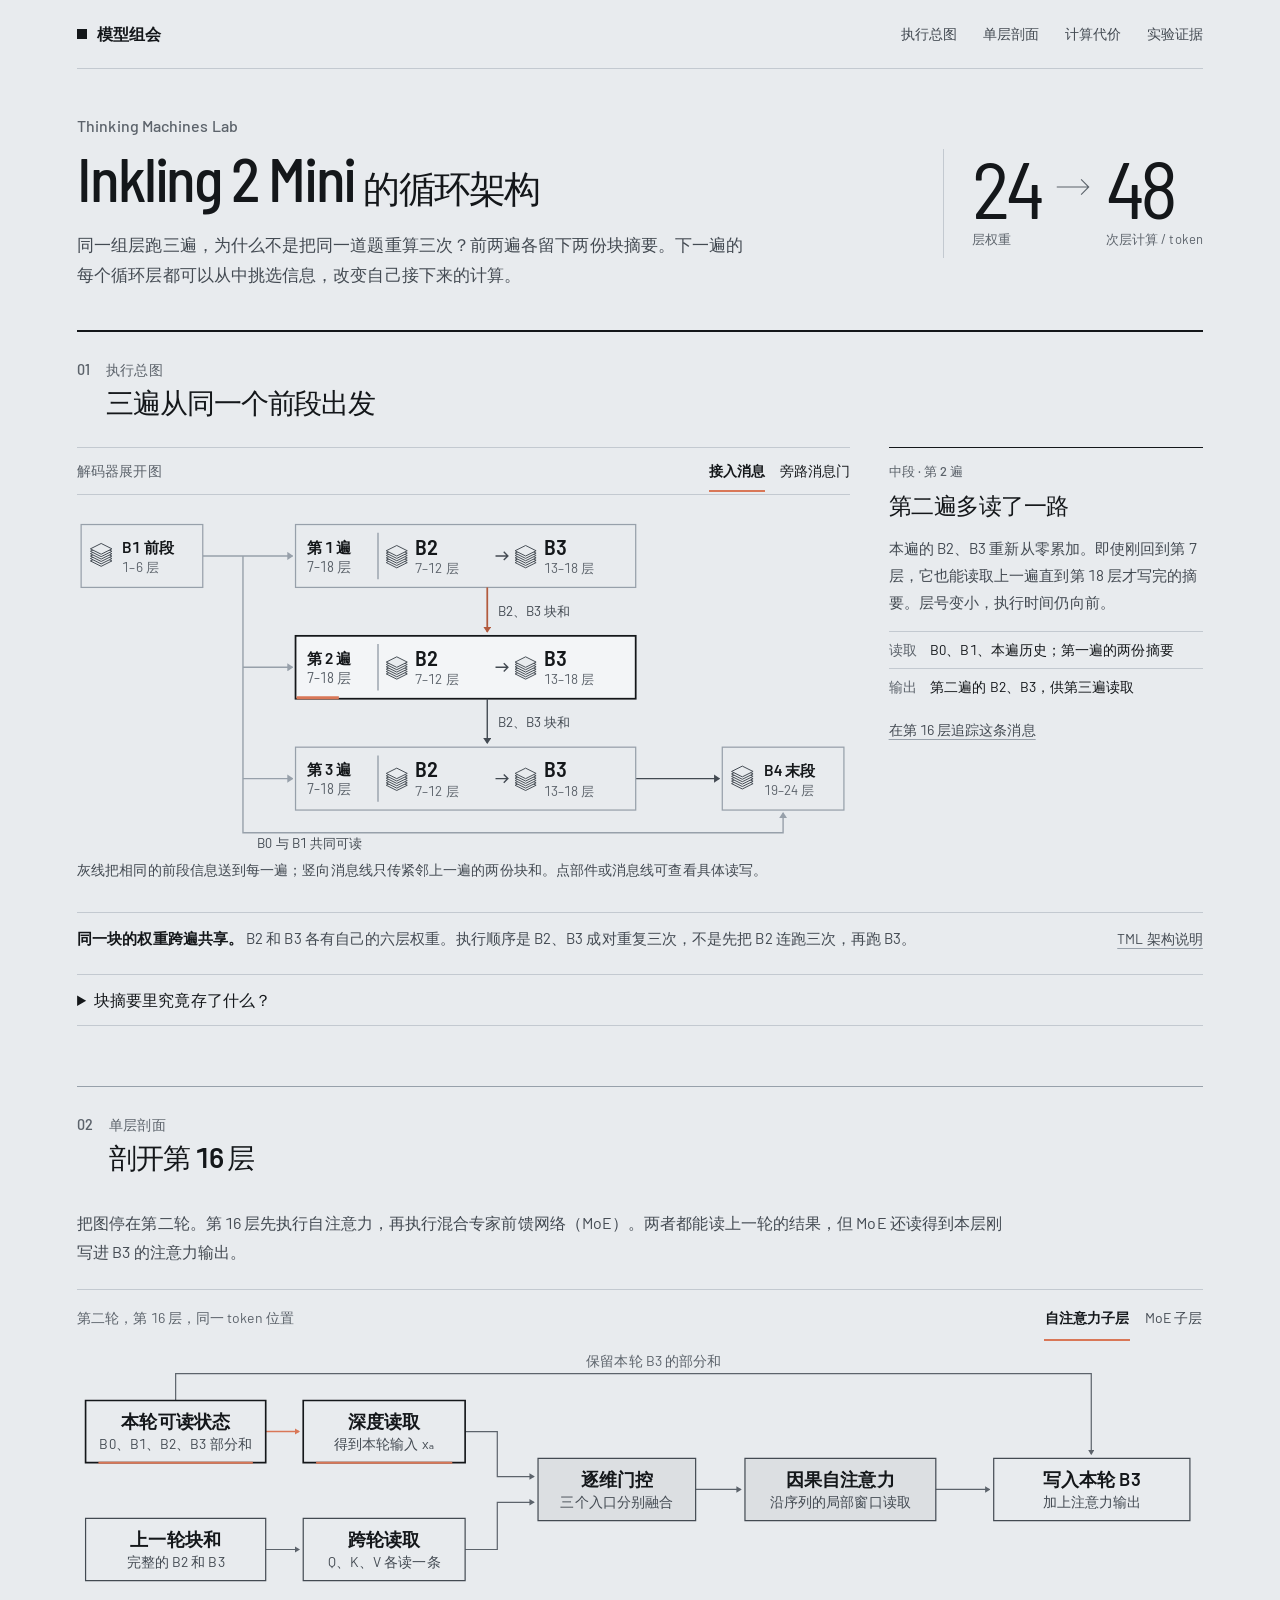
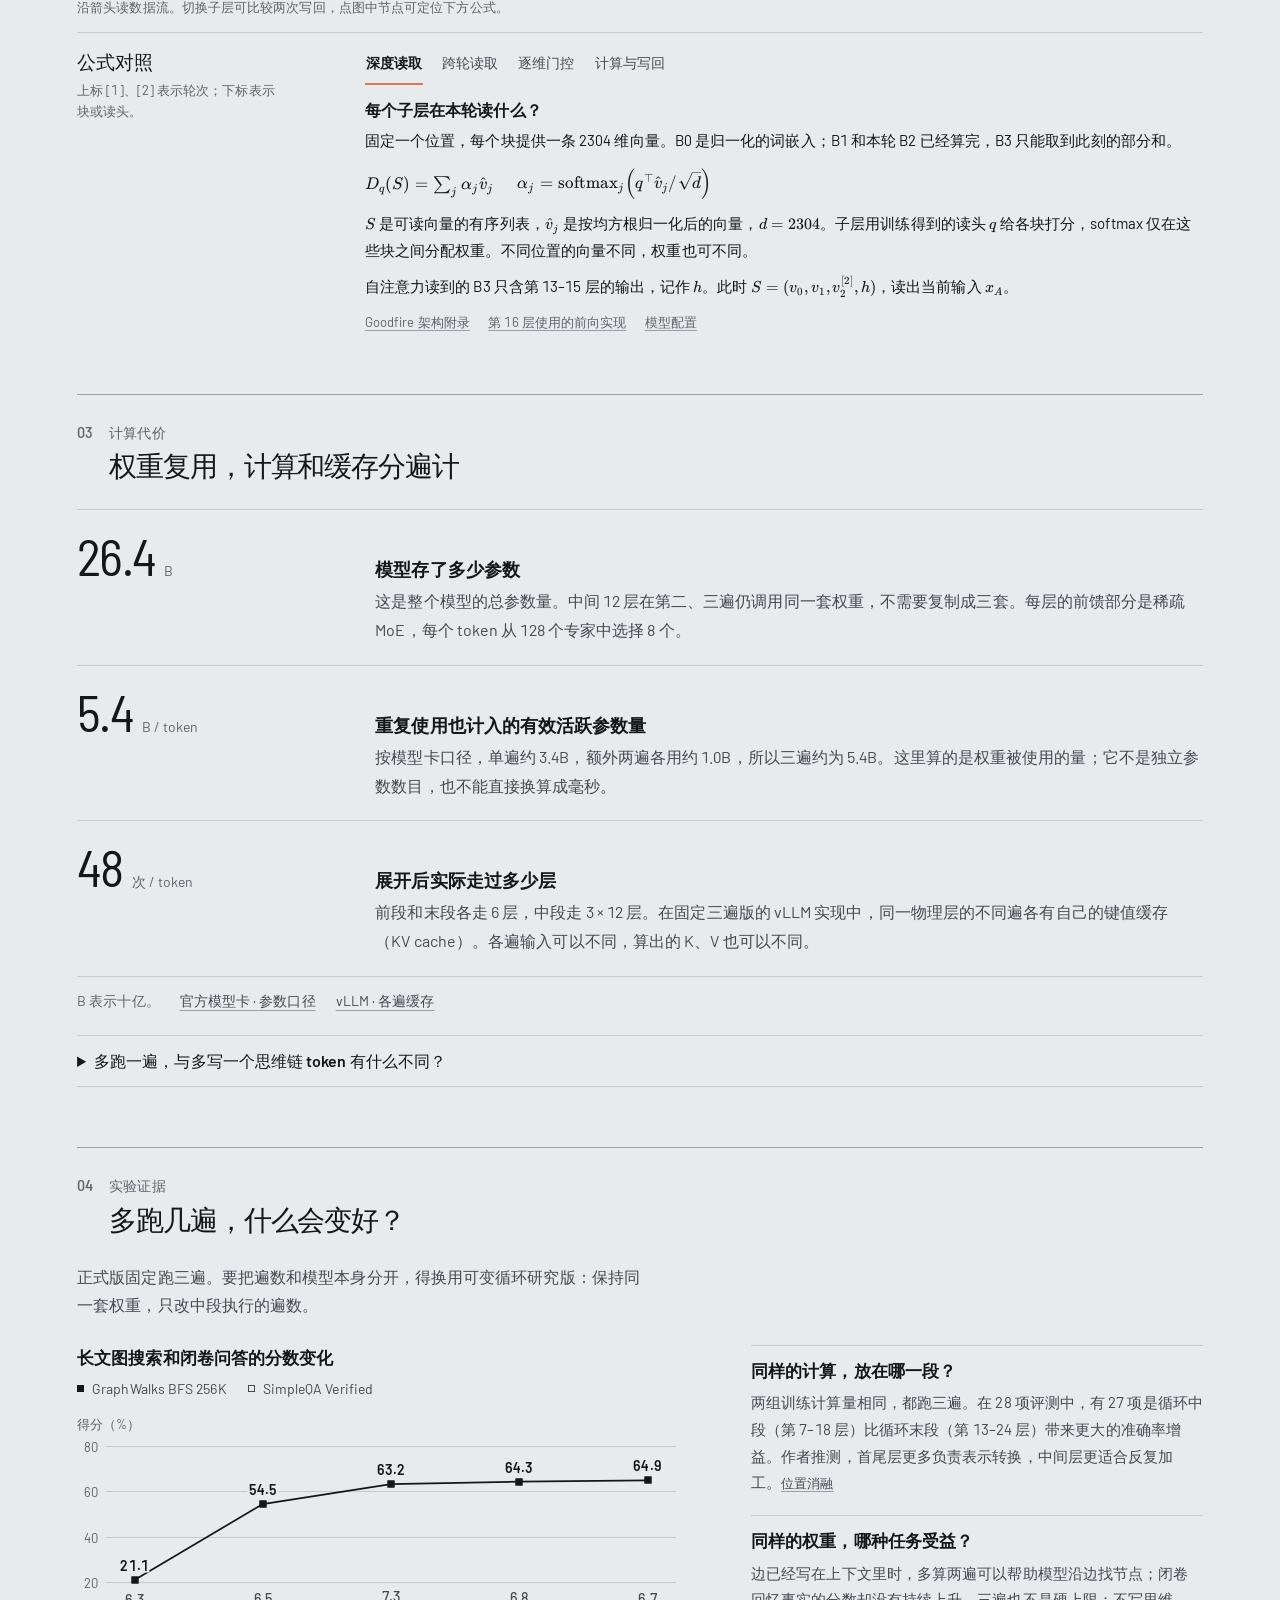
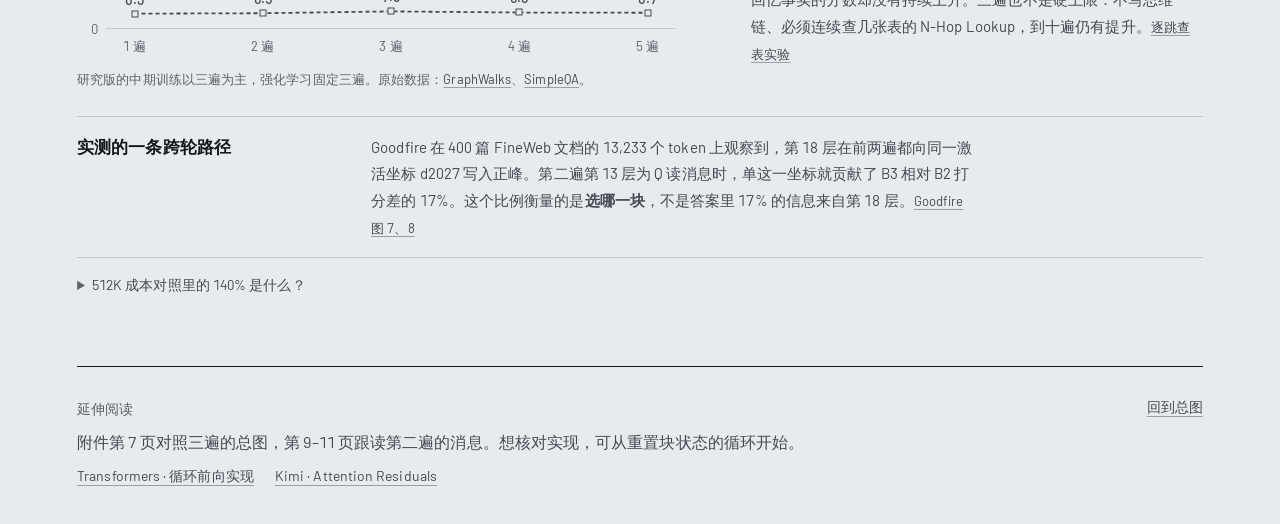
==== 组会资料/Inkling-2-Mini-loop.html @ fe4bf2ec "整理大语言模型论文库" ====
<!doctype html>
<html lang="zh-CN">
<head>
<meta charset="utf-8">
<style id="offline-type">@font-face{font-family:"Barlow";font-style:normal;font-weight:400;font-display:swap;src:url("[data-uri]") format("woff2")}
@font-face{font-family:"Barlow";font-style:normal;font-weight:500;font-display:swap;src:url("[data-uri]") format("woff2")}
@font-face{font-family:"Barlow";font-style:normal;font-weight:600;font-display:swap;src:url("[data-uri]") format("woff2")}
@font-face{font-family:"Barlow";font-style:normal;font-weight:700;font-display:swap;src:url("[data-uri]") format("woff2")}
@font-face{font-family:"Barlow Semi Condensed";font-style:normal;font-weight:400;font-display:swap;src:url("[data-uri]") format("woff2")}
@font-face{font-family:"Barlow Semi Condensed";font-style:normal;font-weight:500;font-display:swap;src:url("[data-uri]") format("woff2")}
@font-face{font-family:"Barlow Semi Condensed";font-style:normal;font-weight:600;font-display:swap;src:url("[data-uri]") format("woff2")}
@font-face{font-family:"Barlow Semi Condensed";font-style:normal;font-weight:700;font-display:swap;src:url("[data-uri]") format("woff2")}
@font-face{font-family:KaTeX_AMS;font-style:normal;font-weight:400;src:url("[data-uri]") format("woff2")}@font-face{font-family:KaTeX_Caligraphic;font-style:normal;font-weight:700;src:url("[data-uri]") format("woff2")}@font-face{font-family:KaTeX_Caligraphic;font-style:normal;font-weight:400;src:url("[data-uri]") format("woff2")}@font-face{font-family:KaTeX_Fraktur;font-style:normal;font-weight:700;src:url("[data-uri]") format("woff2")}@font-face{font-family:KaTeX_Fraktur;font-style:normal;font-weight:400;src:url("[data-uri]") format("woff2")}@font-face{font-family:KaTeX_Main;font-style:normal;font-weight:700;src:url("[data-uri]") format("woff2")}@font-face{font-family:KaTeX_Main;font-style:italic;font-weight:700;src:url("[data-uri]") format("woff2")}@font-face{font-family:KaTeX_Main;font-style:italic;font-weight:400;src:url("[data-uri]") format("woff2")}@font-face{font-family:KaTeX_Main;font-style:normal;font-weight:400;src:url("[data-uri]") format("woff2")}@font-face{font-family:KaTeX_Math;font-style:italic;font-weight:700;src:url("[data-uri]") format("woff2")}@font-face{font-family:KaTeX_Math;font-style:italic;font-weight:400;src:url("[data-uri]") format("woff2")}@font-face{font-family:"KaTeX_SansSerif";font-style:normal;font-weight:700;src:url("[data-uri]") format("woff2")}@font-face{font-family:"KaTeX_SansSerif";font-style:italic;font-weight:400;src:url("[data-uri]") format("woff2")}@font-face{font-family:"KaTeX_SansSerif";font-style:normal;font-weight:400;src:url("[data-uri]") format("woff2")}@font-face{font-family:KaTeX_Script;font-style:normal;font-weight:400;src:url("[data-uri]") format("woff2")}@font-face{font-family:KaTeX_Size1;font-style:normal;font-weight:400;src:url("[data-uri]") format("woff2")}@font-face{font-family:KaTeX_Size2;font-style:normal;font-weight:400;src:url("[data-uri]") format("woff2")}@font-face{font-family:KaTeX_Size3;font-style:normal;font-weight:400;src:url("[data-uri]") format("woff2")}@font-face{font-family:KaTeX_Size4;font-style:normal;font-weight:400;src:url("[data-uri]") format("woff2")}@font-face{font-family:KaTeX_Typewriter;font-style:normal;font-weight:400;src:url("[data-uri]") format("woff2")}.katex{font:normal 1.21em KaTeX_Main,Times New Roman,serif;line-height:1.2;text-indent:0;text-rendering:auto}.katex *{-ms-high-contrast-adjust:none!important;border-color:currentColor}.katex .katex-version:after{content:"0.16.22"}.katex .katex-mathml{clip:rect(1px,1px,1px,1px);border:0;height:1px;overflow:hidden;padding:0;position:absolute;width:1px}.katex .katex-html>.newline{display:block}.katex .base{position:relative;white-space:nowrap;width:-webkit-min-content;width:-moz-min-content;width:min-content}.katex .base,.katex .strut{display:inline-block}.katex .textbf{font-weight:700}.katex .textit{font-style:italic}.katex .textrm{font-family:KaTeX_Main}.katex .textsf{font-family:KaTeX_SansSerif}.katex .texttt{font-family:KaTeX_Typewriter}.katex .mathnormal{font-family:KaTeX_Math;font-style:italic}.katex .mathit{font-family:KaTeX_Main;font-style:italic}.katex .mathrm{font-style:normal}.katex .mathbf{font-family:KaTeX_Main;font-weight:700}.katex .boldsymbol{font-family:KaTeX_Math;font-style:italic;font-weight:700}.katex .amsrm,.katex .mathbb,.katex .textbb{font-family:KaTeX_AMS}.katex .mathcal{font-family:KaTeX_Caligraphic}.katex .mathfrak,.katex .textfrak{font-family:KaTeX_Fraktur}.katex .mathboldfrak,.katex .textboldfrak{font-family:KaTeX_Fraktur;font-weight:700}.katex .mathtt{font-family:KaTeX_Typewriter}.katex .mathscr,.katex .textscr{font-family:KaTeX_Script}.katex .mathsf,.katex .textsf{font-family:KaTeX_SansSerif}.katex .mathboldsf,.katex .textboldsf{font-family:KaTeX_SansSerif;font-weight:700}.katex .mathitsf,.katex .mathsfit,.katex .textitsf{font-family:KaTeX_SansSerif;font-style:italic}.katex .mainrm{font-family:KaTeX_Main;font-style:normal}.katex .vlist-t{border-collapse:collapse;display:inline-table;table-layout:fixed}.katex .vlist-r{display:table-row}.katex .vlist{display:table-cell;position:relative;vertical-align:bottom}.katex .vlist>span{display:block;height:0;position:relative}.katex .vlist>span>span{display:inline-block}.katex .vlist>span>.pstrut{overflow:hidden;width:0}.katex .vlist-t2{margin-right:-2px}.katex .vlist-s{display:table-cell;font-size:1px;min-width:2px;vertical-align:bottom;width:2px}.katex .vbox{align-items:baseline;display:inline-flex;flex-direction:column}.katex .hbox{width:100%}.katex .hbox,.katex .thinbox{display:inline-flex;flex-direction:row}.katex .thinbox{max-width:0;width:0}.katex .msupsub{text-align:left}.katex .mfrac>span>span{text-align:center}.katex .mfrac .frac-line{border-bottom-style:solid;display:inline-block;width:100%}.katex .hdashline,.katex .hline,.katex .mfrac .frac-line,.katex .overline .overline-line,.katex .rule,.katex .underline .underline-line{min-height:1px}.katex .mspace{display:inline-block}.katex .clap,.katex .llap,.katex .rlap{position:relative;width:0}.katex .clap>.inner,.katex .llap>.inner,.katex .rlap>.inner{position:absolute}.katex .clap>.fix,.katex .llap>.fix,.katex .rlap>.fix{display:inline-block}.katex .llap>.inner{right:0}.katex .clap>.inner,.katex .rlap>.inner{left:0}.katex .clap>.inner>span{margin-left:-50%;margin-right:50%}.katex .rule{border:0 solid;display:inline-block;position:relative}.katex .hline,.katex .overline .overline-line,.katex .underline .underline-line{border-bottom-style:solid;display:inline-block;width:100%}.katex .hdashline{border-bottom-style:dashed;display:inline-block;width:100%}.katex .sqrt>.root{margin-left:.2777777778em;margin-right:-.5555555556em}.katex .fontsize-ensurer.reset-size1.size1,.katex .sizing.reset-size1.size1{font-size:1em}.katex .fontsize-ensurer.reset-size1.size2,.katex .sizing.reset-size1.size2{font-size:1.2em}.katex .fontsize-ensurer.reset-size1.size3,.katex .sizing.reset-size1.size3{font-size:1.4em}.katex .fontsize-ensurer.reset-size1.size4,.katex .sizing.reset-size1.size4{font-size:1.6em}.katex .fontsize-ensurer.reset-size1.size5,.katex .sizing.reset-size1.size5{font-size:1.8em}.katex .fontsize-ensurer.reset-size1.size6,.katex .sizing.reset-size1.size6{font-size:2em}.katex .fontsize-ensurer.reset-size1.size7,.katex .sizing.reset-size1.size7{font-size:2.4em}.katex .fontsize-ensurer.reset-size1.size8,.katex .sizing.reset-size1.size8{font-size:2.88em}.katex .fontsize-ensurer.reset-size1.size9,.katex .sizing.reset-size1.size9{font-size:3.456em}.katex .fontsize-ensurer.reset-size1.size10,.katex .sizing.reset-size1.size10{font-size:4.148em}.katex .fontsize-ensurer.reset-size1.size11,.katex .sizing.reset-size1.size11{font-size:4.976em}.katex .fontsize-ensurer.reset-size2.size1,.katex .sizing.reset-size2.size1{font-size:.8333333333em}.katex .fontsize-ensurer.reset-size2.size2,.katex .sizing.reset-size2.size2{font-size:1em}.katex .fontsize-ensurer.reset-size2.size3,.katex .sizing.reset-size2.size3{font-size:1.1666666667em}.katex .fontsize-ensurer.reset-size2.size4,.katex .sizing.reset-size2.size4{font-size:1.3333333333em}.katex .fontsize-ensurer.reset-size2.size5,.katex .sizing.reset-size2.size5{font-size:1.5em}.katex .fontsize-ensurer.reset-size2.size6,.katex .sizing.reset-size2.size6{font-size:1.6666666667em}.katex .fontsize-ensurer.reset-size2.size7,.katex .sizing.reset-size2.size7{font-size:2em}.katex .fontsize-ensurer.reset-size2.size8,.katex .sizing.reset-size2.size8{font-size:2.4em}.katex .fontsize-ensurer.reset-size2.size9,.katex .sizing.reset-size2.size9{font-size:2.88em}.katex .fontsize-ensurer.reset-size2.size10,.katex .sizing.reset-size2.size10{font-size:3.4566666667em}.katex .fontsize-ensurer.reset-size2.size11,.katex .sizing.reset-size2.size11{font-size:4.1466666667em}.katex .fontsize-ensurer.reset-size3.size1,.katex .sizing.reset-size3.size1{font-size:.7142857143em}.katex .fontsize-ensurer.reset-size3.size2,.katex .sizing.reset-size3.size2{font-size:.8571428571em}.katex .fontsize-ensurer.reset-size3.size3,.katex .sizing.reset-size3.size3{font-size:1em}.katex .fontsize-ensurer.reset-size3.size4,.katex .sizing.reset-size3.size4{font-size:1.1428571429em}.katex .fontsize-ensurer.reset-size3.size5,.katex .sizing.reset-size3.size5{font-size:1.2857142857em}.katex .fontsize-ensurer.reset-size3.size6,.katex .sizing.reset-size3.size6{font-size:1.4285714286em}.katex .fontsize-ensurer.reset-size3.size7,.katex .sizing.reset-size3.size7{font-size:1.7142857143em}.katex .fontsize-ensurer.reset-size3.size8,.katex .sizing.reset-size3.size8{font-size:2.0571428571em}.katex .fontsize-ensurer.reset-size3.size9,.katex .sizing.reset-size3.size9{font-size:2.4685714286em}.katex .fontsize-ensurer.reset-size3.size10,.katex .sizing.reset-size3.size10{font-size:2.9628571429em}.katex .fontsize-ensurer.reset-size3.size11,.katex .sizing.reset-size3.size11{font-size:3.5542857143em}.katex .fontsize-ensurer.reset-size4.size1,.katex .sizing.reset-size4.size1{font-size:.625em}.katex .fontsize-ensurer.reset-size4.size2,.katex .sizing.reset-size4.size2{font-size:.75em}.katex .fontsize-ensurer.reset-size4.size3,.katex .sizing.reset-size4.size3{font-size:.875em}.katex .fontsize-ensurer.reset-size4.size4,.katex .sizing.reset-size4.size4{font-size:1em}.katex .fontsize-ensurer.reset-size4.size5,.katex .sizing.reset-size4.size5{font-size:1.125em}.katex .fontsize-ensurer.reset-size4.size6,.katex .sizing.reset-size4.size6{font-size:1.25em}.katex .fontsize-ensurer.reset-size4.size7,.katex .sizing.reset-size4.size7{font-size:1.5em}.katex .fontsize-ensurer.reset-size4.size8,.katex .sizing.reset-size4.size8{font-size:1.8em}.katex .fontsize-ensurer.reset-size4.size9,.katex .sizing.reset-size4.size9{font-size:2.16em}.katex .fontsize-ensurer.reset-size4.size10,.katex .sizing.reset-size4.size10{font-size:2.5925em}.katex .fontsize-ensurer.reset-size4.size11,.katex .sizing.reset-size4.size11{font-size:3.11em}.katex .fontsize-ensurer.reset-size5.size1,.katex .sizing.reset-size5.size1{font-size:.5555555556em}.katex .fontsize-ensurer.reset-size5.size2,.katex .sizing.reset-size5.size2{font-size:.6666666667em}.katex .fontsize-ensurer.reset-size5.size3,.katex .sizing.reset-size5.size3{font-size:.7777777778em}.katex .fontsize-ensurer.reset-size5.size4,.katex .sizing.reset-size5.size4{font-size:.8888888889em}.katex .fontsize-ensurer.reset-size5.size5,.katex .sizing.reset-size5.size5{font-size:1em}.katex .fontsize-ensurer.reset-size5.size6,.katex .sizing.reset-size5.size6{font-size:1.1111111111em}.katex .fontsize-ensurer.reset-size5.size7,.katex .sizing.reset-size5.size7{font-size:1.3333333333em}.katex .fontsize-ensurer.reset-size5.size8,.katex .sizing.reset-size5.size8{font-size:1.6em}.katex .fontsize-ensurer.reset-size5.size9,.katex .sizing.reset-size5.size9{font-size:1.92em}.katex .fontsize-ensurer.reset-size5.size10,.katex .sizing.reset-size5.size10{font-size:2.3044444444em}.katex .fontsize-ensurer.reset-size5.size11,.katex .sizing.reset-size5.size11{font-size:2.7644444444em}.katex .fontsize-ensurer.reset-size6.size1,.katex .sizing.reset-size6.size1{font-size:.5em}.katex .fontsize-ensurer.reset-size6.size2,.katex .sizing.reset-size6.size2{font-size:.6em}.katex .fontsize-ensurer.reset-size6.size3,.katex .sizing.reset-size6.size3{font-size:.7em}.katex .fontsize-ensurer.reset-size6.size4,.katex .sizing.reset-size6.size4{font-size:.8em}.katex .fontsize-ensurer.reset-size6.size5,.katex .sizing.reset-size6.size5{font-size:.9em}.katex .fontsize-ensurer.reset-size6.size6,.katex .sizing.reset-size6.size6{font-size:1em}.katex .fontsize-ensurer.reset-size6.size7,.katex .sizing.reset-size6.size7{font-size:1.2em}.katex .fontsize-ensurer.reset-size6.size8,.katex .sizing.reset-size6.size8{font-size:1.44em}.katex .fontsize-ensurer.reset-size6.size9,.katex .sizing.reset-size6.size9{font-size:1.728em}.katex .fontsize-ensurer.reset-size6.size10,.katex .sizing.reset-size6.size10{font-size:2.074em}.katex .fontsize-ensurer.reset-size6.size11,.katex .sizing.reset-size6.size11{font-size:2.488em}.katex .fontsize-ensurer.reset-size7.size1,.katex .sizing.reset-size7.size1{font-size:.4166666667em}.katex .fontsize-ensurer.reset-size7.size2,.katex .sizing.reset-size7.size2{font-size:.5em}.katex .fontsize-ensurer.reset-size7.size3,.katex .sizing.reset-size7.size3{font-size:.5833333333em}.katex .fontsize-ensurer.reset-size7.size4,.katex .sizing.reset-size7.size4{font-size:.6666666667em}.katex .fontsize-ensurer.reset-size7.size5,.katex .sizing.reset-size7.size5{font-size:.75em}.katex .fontsize-ensurer.reset-size7.size6,.katex .sizing.reset-size7.size6{font-size:.8333333333em}.katex .fontsize-ensurer.reset-size7.size7,.katex .sizing.reset-size7.size7{font-size:1em}.katex .fontsize-ensurer.reset-size7.size8,.katex .sizing.reset-size7.size8{font-size:1.2em}.katex .fontsize-ensurer.reset-size7.size9,.katex .sizing.reset-size7.size9{font-size:1.44em}.katex .fontsize-ensurer.reset-size7.size10,.katex .sizing.reset-size7.size10{font-size:1.7283333333em}.katex .fontsize-ensurer.reset-size7.size11,.katex .sizing.reset-size7.size11{font-size:2.0733333333em}.katex .fontsize-ensurer.reset-size8.size1,.katex .sizing.reset-size8.size1{font-size:.3472222222em}.katex .fontsize-ensurer.reset-size8.size2,.katex .sizing.reset-size8.size2{font-size:.4166666667em}.katex .fontsize-ensurer.reset-size8.size3,.katex .sizing.reset-size8.size3{font-size:.4861111111em}.katex .fontsize-ensurer.reset-size8.size4,.katex .sizing.reset-size8.size4{font-size:.5555555556em}.katex .fontsize-ensurer.reset-size8.size5,.katex .sizing.reset-size8.size5{font-size:.625em}.katex .fontsize-ensurer.reset-size8.size6,.katex .sizing.reset-size8.size6{font-size:.6944444444em}.katex .fontsize-ensurer.reset-size8.size7,.katex .sizing.reset-size8.size7{font-size:.8333333333em}.katex .fontsize-ensurer.reset-size8.size8,.katex .sizing.reset-size8.size8{font-size:1em}.katex .fontsize-ensurer.reset-size8.size9,.katex .sizing.reset-size8.size9{font-size:1.2em}.katex .fontsize-ensurer.reset-size8.size10,.katex .sizing.reset-size8.size10{font-size:1.4402777778em}.katex .fontsize-ensurer.reset-size8.size11,.katex .sizing.reset-size8.size11{font-size:1.7277777778em}.katex .fontsize-ensurer.reset-size9.size1,.katex .sizing.reset-size9.size1{font-size:.2893518519em}.katex .fontsize-ensurer.reset-size9.size2,.katex .sizing.reset-size9.size2{font-size:.3472222222em}.katex .fontsize-ensurer.reset-size9.size3,.katex .sizing.reset-size9.size3{font-size:.4050925926em}.katex .fontsize-ensurer.reset-size9.size4,.katex .sizing.reset-size9.size4{font-size:.462962963em}.katex .fontsize-ensurer.reset-size9.size5,.katex .sizing.reset-size9.size5{font-size:.5208333333em}.katex .fontsize-ensurer.reset-size9.size6,.katex .sizing.reset-size9.size6{font-size:.5787037037em}.katex .fontsize-ensurer.reset-size9.size7,.katex .sizing.reset-size9.size7{font-size:.6944444444em}.katex .fontsize-ensurer.reset-size9.size8,.katex .sizing.reset-size9.size8{font-size:.8333333333em}.katex .fontsize-ensurer.reset-size9.size9,.katex .sizing.reset-size9.size9{font-size:1em}.katex .fontsize-ensurer.reset-size9.size10,.katex .sizing.reset-size9.size10{font-size:1.2002314815em}.katex .fontsize-ensurer.reset-size9.size11,.katex .sizing.reset-size9.size11{font-size:1.4398148148em}.katex .fontsize-ensurer.reset-size10.size1,.katex .sizing.reset-size10.size1{font-size:.2410800386em}.katex .fontsize-ensurer.reset-size10.size2,.katex .sizing.reset-size10.size2{font-size:.2892960463em}.katex .fontsize-ensurer.reset-size10.size3,.katex .sizing.reset-size10.size3{font-size:.337512054em}.katex .fontsize-ensurer.reset-size10.size4,.katex .sizing.reset-size10.size4{font-size:.3857280617em}.katex .fontsize-ensurer.reset-size10.size5,.katex .sizing.reset-size10.size5{font-size:.4339440694em}.katex .fontsize-ensurer.reset-size10.size6,.katex .sizing.reset-size10.size6{font-size:.4821600771em}.katex .fontsize-ensurer.reset-size10.size7,.katex .sizing.reset-size10.size7{font-size:.5785920926em}.katex .fontsize-ensurer.reset-size10.size8,.katex .sizing.reset-size10.size8{font-size:.6943105111em}.katex .fontsize-ensurer.reset-size10.size9,.katex .sizing.reset-size10.size9{font-size:.8331726133em}.katex .fontsize-ensurer.reset-size10.size10,.katex .sizing.reset-size10.size10{font-size:1em}.katex .fontsize-ensurer.reset-size10.size11,.katex .sizing.reset-size10.size11{font-size:1.1996142719em}.katex .fontsize-ensurer.reset-size11.size1,.katex .sizing.reset-size11.size1{font-size:.2009646302em}.katex .fontsize-ensurer.reset-size11.size2,.katex .sizing.reset-size11.size2{font-size:.2411575563em}.katex .fontsize-ensurer.reset-size11.size3,.katex .sizing.reset-size11.size3{font-size:.2813504823em}.katex .fontsize-ensurer.reset-size11.size4,.katex .sizing.reset-size11.size4{font-size:.3215434084em}.katex .fontsize-ensurer.reset-size11.size5,.katex .sizing.reset-size11.size5{font-size:.3617363344em}.katex .fontsize-ensurer.reset-size11.size6,.katex .sizing.reset-size11.size6{font-size:.4019292605em}.katex .fontsize-ensurer.reset-size11.size7,.katex .sizing.reset-size11.size7{font-size:.4823151125em}.katex .fontsize-ensurer.reset-size11.size8,.katex .sizing.reset-size11.size8{font-size:.578778135em}.katex .fontsize-ensurer.reset-size11.size9,.katex .sizing.reset-size11.size9{font-size:.6945337621em}.katex .fontsize-ensurer.reset-size11.size10,.katex .sizing.reset-size11.size10{font-size:.8336012862em}.katex .fontsize-ensurer.reset-size11.size11,.katex .sizing.reset-size11.size11{font-size:1em}.katex .delimsizing.size1{font-family:KaTeX_Size1}.katex .delimsizing.size2{font-family:KaTeX_Size2}.katex .delimsizing.size3{font-family:KaTeX_Size3}.katex .delimsizing.size4{font-family:KaTeX_Size4}.katex .delimsizing.mult .delim-size1>span{font-family:KaTeX_Size1}.katex .delimsizing.mult .delim-size4>span{font-family:KaTeX_Size4}.katex .nulldelimiter{display:inline-block;width:.12em}.katex .delimcenter,.katex .op-symbol{position:relative}.katex .op-symbol.small-op{font-family:KaTeX_Size1}.katex .op-symbol.large-op{font-family:KaTeX_Size2}.katex .accent>.vlist-t,.katex .op-limits>.vlist-t{text-align:center}.katex .accent .accent-body{position:relative}.katex .accent .accent-body:not(.accent-full){width:0}.katex .overlay{display:block}.katex .mtable .vertical-separator{display:inline-block;min-width:1px}.katex .mtable .arraycolsep{display:inline-block}.katex .mtable .col-align-c>.vlist-t{text-align:center}.katex .mtable .col-align-l>.vlist-t{text-align:left}.katex .mtable .col-align-r>.vlist-t{text-align:right}.katex .svg-align{text-align:left}.katex svg{fill:currentColor;stroke:currentColor;fill-rule:nonzero;fill-opacity:1;stroke-width:1;stroke-linecap:butt;stroke-linejoin:miter;stroke-miterlimit:4;stroke-dasharray:none;stroke-dashoffset:0;stroke-opacity:1;display:block;height:inherit;position:absolute;width:100%}.katex svg path{stroke:none}.katex img{border-style:none;max-height:none;max-width:none;min-height:0;min-width:0}.katex .stretchy{display:block;overflow:hidden;position:relative;width:100%}.katex .stretchy:after,.katex .stretchy:before{content:""}.katex .hide-tail{overflow:hidden;position:relative;width:100%}.katex .halfarrow-left{left:0;overflow:hidden;position:absolute;width:50.2%}.katex .halfarrow-right{overflow:hidden;position:absolute;right:0;width:50.2%}.katex .brace-left{left:0;overflow:hidden;position:absolute;width:25.1%}.katex .brace-center{left:25%;overflow:hidden;position:absolute;width:50%}.katex .brace-right{overflow:hidden;position:absolute;right:0;width:25.1%}.katex .x-arrow-pad{padding:0 .5em}.katex .cd-arrow-pad{padding:0 .55556em 0 .27778em}.katex .mover,.katex .munder,.katex .x-arrow{text-align:center}.katex .boxpad{padding:0 .3em}.katex .fbox,.katex .fcolorbox{border:.04em solid;box-sizing:border-box}.katex .cancel-pad{padding:0 .2em}.katex .cancel-lap{margin-left:-.2em;margin-right:-.2em}.katex .sout{border-bottom-style:solid;border-bottom-width:.08em}.katex .angl{border-right:.049em solid;border-top:.049em solid;box-sizing:border-box;margin-right:.03889em}.katex .anglpad{padding:0 .03889em}.katex .eqn-num:before{content:"(" counter(katexEqnNo) ")";counter-increment:katexEqnNo}.katex .mml-eqn-num:before{content:"(" counter(mmlEqnNo) ")";counter-increment:mmlEqnNo}.katex .mtr-glue{width:50%}.katex .cd-vert-arrow{display:inline-block;position:relative}.katex .cd-label-left{display:inline-block;position:absolute;right:calc(50% + .3em);text-align:left}.katex .cd-label-right{display:inline-block;left:calc(50% + .3em);position:absolute;text-align:right}.katex-display{display:block;margin:1em 0;text-align:center}.katex-display>.katex{display:block;text-align:center;white-space:nowrap}.katex-display>.katex>.katex-html{display:block;position:relative}.katex-display>.katex>.katex-html>.tag{position:absolute;right:0}.katex-display.leqno>.katex>.katex-html>.tag{left:0;right:auto}.katex-display.fleqn>.katex{padding-left:2em;text-align:left}body{counter-reset:katexEqnNo mmlEqnNo}
</style>
<script type="text/plain" id="font-license-notices">barlow

Copyright 2017 The Barlow Project Authors (https://github.com/jpt/barlow) Barlow-ThinItalic.ttf: Copyright 2017 The Barlow Project Authors (https://github.com/jpt/barlow) Barlow-ExtraLight.ttf: Copyright 2017 The Barlow Project Authors (https://github.com/jpt/barlow) Barlow-ExtraLightItalic.ttf: Copyright 2017 The Barlow Project Authors (https://github.com/jpt/barlow) Barlow-Light.ttf: Copyright 2017 The Barlow Project Authors (https://github.com/jpt/barlow) Barlow-LightItalic.ttf: Copyright 2017 The Barlow Project Authors (https://github.com/jpt/barlow) Barlow-Regular.ttf: Copyright 2017 The Barlow Project Authors (https://github.com/jpt/barlow) Barlow-Italic.ttf: Copyright 2017 The Barlow Project Authors (https://github.com/jpt/barlow) Barlow-Medium.ttf: Copyright 2017 The Barlow Project Authors (https://github.com/jpt/barlow) Barlow-MediumItalic.ttf: Copyright 2017 The Barlow Project Authors (https://github.com/jpt/barlow) Barlow-SemiBold.ttf: Copyright 2017 The Barlow Project Authors (https://github.com/jpt/barlow) Barlow-SemiBoldItalic.ttf: Copyright 2017 The Barlow Project Authors (https://github.com/jpt/barlow) Barlow-Bold.ttf: Copyright 2017 The Barlow Project Authors (https://github.com/jpt/barlow) Barlow-BoldItalic.ttf: Copyright 2017 The Barlow Project Authors (https://github.com/jpt/barlow) Barlow-ExtraBold.ttf: Copyright 2017 The Barlow Project Authors (https://github.com/jpt/barlow) Barlow-ExtraBoldItalic.ttf: Copyright 2017 The Barlow Project Authors (https://github.com/jpt/barlow) Barlow-Black.ttf: Copyright 2017 The Barlow Project Authors (https://github.com/jpt/barlow) Barlow-BlackItalic.ttf: Copyright 2017 The Barlow Project Authors (https://github.com/jpt/barlow)

This Font Software is licensed under the SIL Open Font License, Version 1.1.
This license is copied below, and is also available with a FAQ at:
http://scripts.sil.org/OFL


-----------------------------------------------------------
SIL OPEN FONT LICENSE Version 1.1 - 26 February 2007
-----------------------------------------------------------

PREAMBLE
The goals of the Open Font License (OFL) are to stimulate worldwide
development of collaborative font projects, to support the font creation
efforts of academic and linguistic communities, and to provide a free and
open framework in which fonts may be shared and improved in partnership
with others.

The OFL allows the licensed fonts to be used, studied, modified and
redistributed freely as long as they are not sold by themselves. The
fonts, including any derivative works, can be bundled, embedded,
redistributed and/or sold with any software provided that any reserved
names are not used by derivative works. The fonts and derivatives,
however, cannot be released under any other type of license. The
requirement for fonts to remain under this license does not apply
to any document created using the fonts or their derivatives.

DEFINITIONS
"Font Software" refers to the set of files released by the Copyright
Holder(s) under this license and clearly marked as such. This may
include source files, build scripts and documentation.

"Reserved Font Name" refers to any names specified as such after the
copyright statement(s).

"Original Version" refers to the collection of Font Software components as
distributed by the Copyright Holder(s).

"Modified Version" refers to any derivative made by adding to, deleting,
or substituting -- in part or in whole -- any of the components of the
Original Version, by changing formats or by porting the Font Software to a
new environment.

"Author" refers to any designer, engineer, programmer, technical
writer or other person who contributed to the Font Software.

PERMISSION & CONDITIONS
Permission is hereby granted, free of charge, to any person obtaining
a copy of the Font Software, to use, study, copy, merge, embed, modify,
redistribute, and sell modified and unmodified copies of the Font
Software, subject to the following conditions:

1) Neither the Font Software nor any of its individual components,
in Original or Modified Versions, may be sold by itself.

2) Original or Modified Versions of the Font Software may be bundled,
redistributed and/or sold with any software, provided that each copy
contains the above copyright notice and this license. These can be
included either as stand-alone text files, human-readable headers or
in the appropriate machine-readable metadata fields within text or
binary files as long as those fields can be easily viewed by the user.

3) No Modified Version of the Font Software may use the Reserved Font
Name(s) unless explicit written permission is granted by the corresponding
Copyright Holder. This restriction only applies to the primary font name as
presented to the users.

4) The name(s) of the Copyright Holder(s) or the Author(s) of the Font
Software shall not be used to promote, endorse or advertise any
Modified Version, except to acknowledge the contribution(s) of the
Copyright Holder(s) and the Author(s) or with their explicit written
permission.

5) The Font Software, modified or unmodified, in part or in whole,
must be distributed entirely under this license, and must not be
distributed under any other license. The requirement for fonts to
remain under this license does not apply to any document created
using the Font Software.

TERMINATION
This license becomes null and void if any of the above conditions are
not met.

DISCLAIMER
THE FONT SOFTWARE IS PROVIDED "AS IS", WITHOUT WARRANTY OF ANY KIND,
EXPRESS OR IMPLIED, INCLUDING BUT NOT LIMITED TO ANY WARRANTIES OF
MERCHANTABILITY, FITNESS FOR A PARTICULAR PURPOSE AND NONINFRINGEMENT
OF COPYRIGHT, PATENT, TRADEMARK, OR OTHER RIGHT. IN NO EVENT SHALL THE
COPYRIGHT HOLDER BE LIABLE FOR ANY CLAIM, DAMAGES OR OTHER LIABILITY,
INCLUDING ANY GENERAL, SPECIAL, INDIRECT, INCIDENTAL, OR CONSEQUENTIAL
DAMAGES, WHETHER IN AN ACTION OF CONTRACT, TORT OR OTHERWISE, ARISING
FROM, OUT OF THE USE OR INABILITY TO USE THE FONT SOFTWARE OR FROM
OTHER DEALINGS IN THE FONT SOFTWARE.


barlow-semi-condensed

Copyright 2017 The Barlow Project Authors (https://github.com/jpt/barlow) BarlowSemiCondensed-ThinItalic.ttf: Copyright 2017 The Barlow Project Authors (https://github.com/jpt/barlow) BarlowSemiCondensed-ExtraLight.ttf: Copyright 2017 The Barlow Project Authors (https://github.com/jpt/barlow) BarlowSemiCondensed-ExtraLightItalic.ttf: Copyright 2017 The Barlow Project Authors (https://github.com/jpt/barlow) BarlowSemiCondensed-Light.ttf: Copyright 2017 The Barlow Project Authors (https://github.com/jpt/barlow) BarlowSemiCondensed-LightItalic.ttf: Copyright 2017 The Barlow Project Authors (https://github.com/jpt/barlow) BarlowSemiCondensed-Regular.ttf: Copyright 2017 The Barlow Project Authors (https://github.com/jpt/barlow) BarlowSemiCondensed-Italic.ttf: Copyright 2017 The Barlow Project Authors (https://github.com/jpt/barlow) BarlowSemiCondensed-Medium.ttf: Copyright 2017 The Barlow Project Authors (https://github.com/jpt/barlow) BarlowSemiCondensed-MediumItalic.ttf: Copyright 2017 The Barlow Project Authors (https://github.com/jpt/barlow) BarlowSemiCondensed-SemiBold.ttf: Copyright 2017 The Barlow Project Authors (https://github.com/jpt/barlow) BarlowSemiCondensed-SemiBoldItalic.ttf: Copyright 2017 The Barlow Project Authors (https://github.com/jpt/barlow) BarlowSemiCondensed-Bold.ttf: Copyright 2017 The Barlow Project Authors (https://github.com/jpt/barlow) BarlowSemiCondensed-BoldItalic.ttf: Copyright 2017 The Barlow Project Authors (https://github.com/jpt/barlow) BarlowSemiCondensed-ExtraBold.ttf: Copyright 2017 The Barlow Project Authors (https://github.com/jpt/barlow) BarlowSemiCondensed-ExtraBoldItalic.ttf: Copyright 2017 The Barlow Project Authors (https://github.com/jpt/barlow) BarlowSemiCondensed-Black.ttf: Copyright 2017 The Barlow Project Authors (https://github.com/jpt/barlow) BarlowSemiCondensed-BlackItalic.ttf: Copyright 2017 The Barlow Project Authors (https://github.com/jpt/barlow)

This Font Software is licensed under the SIL Open Font License, Version 1.1.
This license is copied below, and is also available with a FAQ at:
http://scripts.sil.org/OFL


-----------------------------------------------------------
SIL OPEN FONT LICENSE Version 1.1 - 26 February 2007
-----------------------------------------------------------

PREAMBLE
The goals of the Open Font License (OFL) are to stimulate worldwide
development of collaborative font projects, to support the font creation
efforts of academic and linguistic communities, and to provide a free and
open framework in which fonts may be shared and improved in partnership
with others.

The OFL allows the licensed fonts to be used, studied, modified and
redistributed freely as long as they are not sold by themselves. The
fonts, including any derivative works, can be bundled, embedded,
redistributed and/or sold with any software provided that any reserved
names are not used by derivative works. The fonts and derivatives,
however, cannot be released under any other type of license. The
requirement for fonts to remain under this license does not apply
to any document created using the fonts or their derivatives.

DEFINITIONS
"Font Software" refers to the set of files released by the Copyright
Holder(s) under this license and clearly marked as such. This may
include source files, build scripts and documentation.

"Reserved Font Name" refers to any names specified as such after the
copyright statement(s).

"Original Version" refers to the collection of Font Software components as
distributed by the Copyright Holder(s).

"Modified Version" refers to any derivative made by adding to, deleting,
or substituting -- in part or in whole -- any of the components of the
Original Version, by changing formats or by porting the Font Software to a
new environment.

"Author" refers to any designer, engineer, programmer, technical
writer or other person who contributed to the Font Software.

PERMISSION & CONDITIONS
Permission is hereby granted, free of charge, to any person obtaining
a copy of the Font Software, to use, study, copy, merge, embed, modify,
redistribute, and sell modified and unmodified copies of the Font
Software, subject to the following conditions:

1) Neither the Font Software nor any of its individual components,
in Original or Modified Versions, may be sold by itself.

2) Original or Modified Versions of the Font Software may be bundled,
redistributed and/or sold with any software, provided that each copy
contains the above copyright notice and this license. These can be
included either as stand-alone text files, human-readable headers or
in the appropriate machine-readable metadata fields within text or
binary files as long as those fields can be easily viewed by the user.

3) No Modified Version of the Font Software may use the Reserved Font
Name(s) unless explicit written permission is granted by the corresponding
Copyright Holder. This restriction only applies to the primary font name as
presented to the users.

4) The name(s) of the Copyright Holder(s) or the Author(s) of the Font
Software shall not be used to promote, endorse or advertise any
Modified Version, except to acknowledge the contribution(s) of the
Copyright Holder(s) and the Author(s) or with their explicit written
permission.

5) The Font Software, modified or unmodified, in part or in whole,
must be distributed entirely under this license, and must not be
distributed under any other license. The requirement for fonts to
remain under this license does not apply to any document created
using the Font Software.

TERMINATION
This license becomes null and void if any of the above conditions are
not met.

DISCLAIMER
THE FONT SOFTWARE IS PROVIDED "AS IS", WITHOUT WARRANTY OF ANY KIND,
EXPRESS OR IMPLIED, INCLUDING BUT NOT LIMITED TO ANY WARRANTIES OF
MERCHANTABILITY, FITNESS FOR A PARTICULAR PURPOSE AND NONINFRINGEMENT
OF COPYRIGHT, PATENT, TRADEMARK, OR OTHER RIGHT. IN NO EVENT SHALL THE
COPYRIGHT HOLDER BE LIABLE FOR ANY CLAIM, DAMAGES OR OTHER LIABILITY,
INCLUDING ANY GENERAL, SPECIAL, INDIRECT, INCIDENTAL, OR CONSEQUENTIAL
DAMAGES, WHETHER IN AN ACTION OF CONTRACT, TORT OR OTHERWISE, ARISING
FROM, OUT OF THE USE OR INABILITY TO USE THE FONT SOFTWARE OR FROM
OTHER DEALINGS IN THE FONT SOFTWARE.


katex

The MIT License (MIT)

Copyright (c) 2013-2020 Khan Academy and other contributors

Permission is hereby granted, free of charge, to any person obtaining a copy
of this software and associated documentation files (the "Software"), to deal
in the Software without restriction, including without limitation the rights
to use, copy, modify, merge, publish, distribute, sublicense, and/or sell
copies of the Software, and to permit persons to whom the Software is
furnished to do so, subject to the following conditions:

The above copyright notice and this permission notice shall be included in all
copies or substantial portions of the Software.

THE SOFTWARE IS PROVIDED "AS IS", WITHOUT WARRANTY OF ANY KIND, EXPRESS OR
IMPLIED, INCLUDING BUT NOT LIMITED TO THE WARRANTIES OF MERCHANTABILITY,
FITNESS FOR A PARTICULAR PURPOSE AND NONINFRINGEMENT. IN NO EVENT SHALL THE
AUTHORS OR COPYRIGHT HOLDERS BE LIABLE FOR ANY CLAIM, DAMAGES OR OTHER
LIABILITY, WHETHER IN AN ACTION OF CONTRACT, TORT OR OTHERWISE, ARISING FROM,
OUT OF OR IN CONNECTION WITH THE SOFTWARE OR THE USE OR OTHER DEALINGS IN THE
SOFTWARE.


KaTeX font notices (SIL OFL 1.1, full license reproduced above)
Copyright (c) 2009-2010, Design Science, Inc. (<www.mathjax.org>)
Copyright (c) 2014-2018 Khan Academy (<www.khanacademy.org>),
with Reserved Font Name KaTeX_AMS.

This Font Software is licensed under the SIL Open Font License, Version 1.1.
This license available with a FAQ at:
http://scripts.sil.org/OFL

Copyright (c) 2009-2010, Design Science, Inc. (<www.mathjax.org>)
Copyright (c) 2014-2018 Khan Academy (<www.khanacademy.org>),
with Reserved Font Name KaTeX_Caligraphic.

This Font Software is licensed under the SIL Open Font License, Version 1.1.
This license available with a FAQ at:
http://scripts.sil.org/OFL

Copyright (c) 2009-2010, Design Science, Inc. (<www.mathjax.org>)
Copyright (c) 2014-2018 Khan Academy (<www.khanacademy.org>),
with Reserved Font Name KaTeX_Fraktur.

This Font Software is licensed under the SIL Open Font License, Version 1.1.
This license available with a FAQ at:
http://scripts.sil.org/OFL

Copyright (c) 2009-2010, Design Science, Inc. (<www.mathjax.org>)
Copyright (c) 2014-2018 Khan Academy (<www.khanacademy.org>),
with Reserved Font Name KaTeX_Main.

This Font Software is licensed under the SIL Open Font License, Version 1.1.
This license available with a FAQ at:
http://scripts.sil.org/OFL

Copyright (c) 2009-2010, Design Science, Inc. (<www.mathjax.org>)
Copyright (c) 2014-2018 Khan Academy (<www.khanacademy.org>),
with Reserved Font Name KaTeX_Math.

This Font Software is licensed under the SIL Open Font License, Version 1.1.
This license available with a FAQ at:
http://scripts.sil.org/OFL

Copyright (c) 2009-2010, Design Science, Inc. (<www.mathjax.org>)
Copyright (c) 2014-2018 Khan Academy (<www.khanacademy.org>),
with Reserved Font Name KaTeX_SansSerif.

This Font Software is licensed under the SIL Open Font License, Version 1.1.
This license available with a FAQ at:
http://scripts.sil.org/OFL

Copyright (c) 2009-2010, Design Science, Inc. (<www.mathjax.org>)
Copyright (c) 2014-2018 Khan Academy (<www.khanacademy.org>),
with Reserved Font Name KaTeX_Script.

This Font Software is licensed under the SIL Open Font License, Version 1.1.
This license available with a FAQ at:
http://scripts.sil.org/OFL

Copyright (c) 2009-2010, Design Science, Inc. (<www.mathjax.org>)
Copyright (c) 2014-2018 Khan Academy (<www.khanacademy.org>),
with Reserved Font Name KaTeX_Size1.

This Font Software is licensed under the SIL Open Font License, Version 1.1.
This license available with a FAQ at:
http://scripts.sil.org/OFL

Copyright (c) 2009-2010, Design Science, Inc. (<www.mathjax.org>)
Copyright (c) 2014-2018 Khan Academy (<www.khanacademy.org>),
with Reserved Font Name KaTeX_Size2.

This Font Software is licensed under the SIL Open Font License, Version 1.1.
This license available with a FAQ at:
http://scripts.sil.org/OFL

Copyright (c) 2009-2010, Design Science, Inc. (<www.mathjax.org>)
Copyright (c) 2014-2018 Khan Academy (<www.khanacademy.org>),
with Reserved Font Name KaTeX_Size3.

This Font Software is licensed under the SIL Open Font License, Version 1.1.
This license available with a FAQ at:
http://scripts.sil.org/OFL

Copyright (c) 2009-2010, Design Science, Inc. (<www.mathjax.org>)
Copyright (c) 2014-2018 Khan Academy (<www.khanacademy.org>),
with Reserved Font Name KaTeX_Size4.

This Font Software is licensed under the SIL Open Font License, Version 1.1.
This license available with a FAQ at:
http://scripts.sil.org/OFL

Copyright (c) 2009-2010, Design Science, Inc. (<www.mathjax.org>)
Copyright (c) 2014-2018 Khan Academy (<www.khanacademy.org>),
with Reserved Font Name KaTeX_Typewriter.

This Font Software is licensed under the SIL Open Font License, Version 1.1.
This license available with a FAQ at:
http://scripts.sil.org/OFL</script>

<meta name="viewport" content="width=device-width,initial-scale=1,viewport-fit=cover">
<meta name="description" content="沿着一个 token 读懂 Inkling 2 Mini 的共享循环、块注意力残差、消息门和计算代价。">
<title>Inkling 2 Mini 的循环架构 · 模型组会</title>
<style>/* Braun Lo-fi 设计令牌。只有浅色主题;点缀色只有一个(--accent),面积 <1%。 */
:root {
  --font-sans: "Barlow", "Noto Sans SC", "PingFang SC", "Microsoft YaHei UI", system-ui, sans-serif;
  --font-cond: "Barlow Semi Condensed", "Barlow", "Noto Sans SC", sans-serif;   /* 大数字用窄体 */
  --font-mono: "IBM Plex Mono", ui-monospace, Consolas, monospace;

  --bg: #E8EBEE;        /* 冷白灰纸 */
  --surface: #F3F5F7;   /* 仅浮层与输入 */
  --ink: #14171A;       /* 冷黑 */
  --ink-2: #434A52;
  --ink-3: #5C636B;     /* 次要文字,在 --bg 上对比度约 5.1:1 */
  --rule: #C3C9D0;      /* 细线 */
  --line-strong: #97A0AA;
  --tint: rgba(0, 0, 0, .05);

  --accent: #D97757;         /* Claude 陶土:线条 / 指针 / 选中高亮(2.6:1,只做辅助强调) */
  --accent-strong: #B25A3D;  /* 按钮底色,白字约 4.8:1 */

  --ok: #3E7D63; --warn: #A67C1F; --bad: #B5483D;   /* 状态色:低饱和,只做小方块,旁边必有文字 */
  --chart-grid: #CDD3DA; --series-2: #8A929C;
}
/* Braun Lo-fi 基础样式(依赖 tokens.css)。已实测渲染正常。 */
*, *::before, *::after { box-sizing: border-box; margin: 0; border-radius: 0; }   /* 一个圆角都没有 */
html { -webkit-text-size-adjust: 100%; }
body { background: var(--bg); color: var(--ink); font: 15px/1.6 var(--font-sans); letter-spacing: .005em; -webkit-font-smoothing: antialiased; min-height: 100vh; min-height: 100dvh; overflow-x: clip; }
.page { max-width: 1120px; margin: 0 auto; padding: 56px max(40px, env(safe-area-inset-right)) max(96px, calc(env(safe-area-inset-bottom) + 48px)) max(40px, env(safe-area-inset-left)); }
h1 { font: 500 28px/1.2 var(--font-sans); letter-spacing: -.01em; }
.lede { color: var(--ink-3); margin-top: 6px; max-width: 62ch; }
.section { border-top: 1px solid var(--rule); padding-top: 14px; margin-top: 48px; }
.section > h2 { font: 600 16px var(--font-sans); margin-bottom: 18px; }
.hero { border-top: 2px solid var(--ink); padding-top: 16px; margin-top: 44px; }
.label { font: 500 13.5px var(--font-sans); color: var(--ink-3); }
.big { font: 400 clamp(56px, 10vw, 160px)/.9 var(--font-cond); letter-spacing: -.02em; font-variant-numeric: tabular-nums; }
.big small { font: 500 .22em/1 var(--font-sans); color: var(--ink-3); margin-left: .35em; letter-spacing: 0; }
.value { font: 400 clamp(36px, 1.8vw + 20px, 52px)/1 var(--font-cond); letter-spacing: -.01em; font-variant-numeric: tabular-nums; }
.sub { color: var(--ink-3); font-size: 13.5px; }
.grid { display: grid; gap: 48px 32px; grid-template-columns: repeat(auto-fit, minmax(min(100%, 240px), 1fr)); }
.grid > *, .section, .table-wrap { min-width: 0; }
.table-wrap { max-width: 100%; }
.cell-main, .cell-sub { min-width: 0; overflow-wrap: anywhere; }   /* 邮箱、长密钥允许断行 */

/* 刻度条:进度 / 掌握程度 / 用量。细基线 + 每 10% 一根短刻度(50% 稍长)+ 基线上一段实心粗线 + 末端陶土指针 */
.meter { position: relative; height: 18px; border-bottom: 1px solid var(--line-strong); background: linear-gradient(90deg, var(--line-strong) 1px, transparent 1px) left bottom / 10% 7px repeat-x; }
.meter::before { content: ""; position: absolute; left: 50%; bottom: 0; width: 1px; height: 12px; background: var(--line-strong); }
.meter::after { content: ""; position: absolute; right: 0; bottom: 0; width: 1px; height: 7px; background: var(--line-strong); }
.meter i { position: absolute; left: 0; bottom: -1px; height: 4px; background: var(--ink); }
.meter i::after { content: ""; position: absolute; right: -1px; bottom: 0; width: 2px; height: 16px; background: var(--accent); }
.meter.bad i { background: var(--bad); }

/* 状态:小方块指示灯 + 文字 */
.tag { display: inline-flex; align-items: center; gap: 7px; font-size: 13.5px; font-weight: 500; color: var(--ink-2); }
.tag::before { content: ""; width: 7px; height: 7px; background: var(--ink); }
.tag.ok::before { background: var(--ok); } .tag.warn::before { background: var(--warn); } .tag.bad::before { background: var(--bad); }

/* 表格:细线,不隔行,数字右对齐 */
table { width: 100%; border-collapse: collapse; }
th { height: 36px; text-align: left; font: 500 13px var(--font-sans); color: var(--ink-3); border-bottom: 1px solid var(--ink); padding-right: 12px; }
td { height: 48px; border-bottom: 1px solid var(--rule); padding-right: 12px; font-variant-numeric: tabular-nums; }
th:last-child, td:last-child { padding-right: 0; }
th.r, td.r { text-align: right; }
tbody tr:hover { background: var(--tint); }
td, th { white-space: normal; overflow-wrap: break-word; }   /* 用 break-word,不要用 anywhere */
/* 放不下就堆叠成"一行一块"(由 fit-tables.js 加 .is-stacked);≤420px 标签在上 */
table.is-stacked, table.is-stacked tbody, table.is-stacked tr, table.is-stacked td { display: block; width: 100%; }
table.is-stacked thead { display: none; }
table.is-stacked tr { padding: 14px 0; border-bottom: 1px solid var(--rule); }
table.is-stacked td { display: grid; grid-template-columns: minmax(84px, 36%) minmax(0, 1fr); gap: 4px 16px; padding: 5px 0; border: 0; text-align: left; height: auto; }
table.is-stacked td::before { content: attr(data-label); color: var(--ink-3); font: 500 13px var(--font-sans); }
table.is-stacked td > * { min-width: 0; }
@media (max-width: 420px) { table.is-stacked td { grid-template-columns: minmax(0, 1fr); gap: 2px; } }

/* 按钮:强调型 = 深陶土底 + 白字 */
.btn { height: 36px; padding: 0 16px; border: 0; background: transparent; box-shadow: inset 0 0 0 1px var(--ink); color: var(--ink); font: 600 14px var(--font-sans); cursor: pointer; }
.btn:hover { background: var(--tint); }
.btn.primary { background: var(--accent-strong); color: #fff; box-shadow: none; }
.btn.primary:hover { background: #9C4B30; }

/* 分段 / 选项卡:纯文字,选中 = 下方一条陶土线 */
.seg { display: inline-flex; flex-wrap: wrap; gap: 4px 20px; }
.seg button { height: 30px; padding: 0; border: 0; background: none; color: var(--ink-3); font: 500 14px var(--font-sans); cursor: pointer; }
.seg button:hover { color: var(--ink); }
.seg button[aria-pressed=true] { color: var(--ink); font-weight: 600; box-shadow: inset 0 -2px 0 var(--accent); }

/* 选项方块(套餐 / 金额 / 测验选项):选中 = 墨色描边 + 下方一条陶土线 */
.tier { padding: 18px; border: 0; background: transparent; box-shadow: inset 0 0 0 1px var(--line-strong); color: var(--ink); text-align: left; cursor: pointer; }
.tier:hover { box-shadow: inset 0 0 0 1px var(--ink); }
.tier[aria-checked=true] { box-shadow: inset 0 0 0 1px var(--ink), inset 0 -3px 0 var(--accent); }

/* 下拉选项:选中 = 加粗 + 下方陶土线;悬停只改底色,叠加也读得清 */
.dd-opt { padding: 10px 12px; cursor: pointer; font-weight: 500; }
.dd-opt.act { background: var(--tint); }
.dd-opt[aria-selected=true] { color: var(--ink); font-weight: 700; box-shadow: inset 0 -2px 0 var(--accent); }

/* 强调文字 = 下方一条线(不要荧光笔底色) */
.hl { box-shadow: inset 0 -2px 0 var(--accent); padding-bottom: 1px; }

/* 输入:只画一条底线 */
.input { height: 38px; max-width: 100%; border: 0; border-bottom: 1px solid var(--ink); background: transparent; padding: 0 2px; font: inherit; color: inherit; }
.input:focus { outline: none; background: rgba(0, 0, 0, .04); box-shadow: 0 2px 0 var(--accent); }

/* 代码块:自动换行,不出现滚动条 */
.code { background: #171B20; color: #E4E8ED; font: 14px/1.8 var(--font-mono); padding: 18px 20px; white-space: pre-wrap; overflow-wrap: anywhere; }

/* 公式(KaTeX):上下两条细线夹住,不要框 */
.katex { font-size: 1.08em; color: var(--ink); }
.formula { position: relative; border-top: 1px solid var(--rule); border-bottom: 1px solid var(--rule); padding: 14px 0; margin: 18px 0; }
.formula .katex-display { margin: 0; overflow: visible; }
.formula .no { position: absolute; right: 0; top: 50%; transform: translateY(-50%); font: 500 13.5px var(--font-sans); color: var(--ink-3); font-variant-numeric: tabular-nums; }

/* SVG 的圆角是 rx 和线帽,不是 border-radius */
svg rect { rx: 0; ry: 0; }
svg path, svg circle, svg line, svg polyline { stroke-linecap: butt; stroke-linejoin: miter; }

:focus-visible { outline: 2px solid var(--ink); outline-offset: 3px; }
::selection { background: var(--accent); color: var(--ink); }
@media (pointer: coarse) { .btn, .seg button { min-height: 44px; } }
@media (prefers-reduced-motion: reduce) { * { animation: none !important; transition: none !important; } }
@media (max-width: 640px) { .page { padding-top: 32px; padding-bottom: 72px; padding-left: max(20px, env(safe-area-inset-left)); padding-right: max(20px, env(safe-area-inset-right)); } .grid { gap: 36px; } }
:root{color-scheme:light}
html{scroll-padding-top:18px}
body{font-size:16px;line-height:1.65;font-variant-numeric:tabular-nums;overflow-x:visible}
.sheet{max-width:1264px;margin:auto;padding:0 clamp(20px,5.4vw,72px) 35px}
a{color:var(--ink-2);text-underline-offset:4px;text-decoration-color:var(--line-strong);text-decoration-thickness:1px}
a:hover{text-decoration-color:var(--accent-strong);color:var(--ink)}
button,summary{color:inherit;font:inherit}
.skip{position:absolute;left:8px;top:-100px;padding:8px;background:var(--surface);z-index:5}.skip:focus{top:8px}
.mast{display:flex;align-items:center;justify-content:space-between;gap:20px;min-height:69px;border-bottom:1px solid var(--rule)}
.mastname{display:flex;align-items:center;gap:10px;font-weight:600;font-size:16px}.mastname i{width:10px;height:10px;background:var(--ink)}
.mast nav{display:flex;gap:clamp(15px,2vw,32px);flex-wrap:wrap}.mast nav a{font-size:14px;text-decoration:none;padding:5px 0;color:var(--ink-2)}.mast nav a:hover{box-shadow:inset 0 -2px var(--accent)}
.cover{display:grid;grid-template-columns:minmax(0,1fr) auto;align-items:center;gap:44px;padding:47px 0 40px;border-bottom:2px solid var(--ink)}
.byline,.rubric{font-weight:500;font-size:14px;color:var(--ink-3)}.byline{font-size:16px;line-height:1.3;margin-bottom:7px}
.cover h1{font-family:var(--font-cond);font-size:clamp(48px,4.75vw,70px);font-weight:500;letter-spacing:-.035em;line-height:1.12}
.cover h1 span{display:inline-block;font:500 clamp(29px,2.9vw,44px)/1.3 var(--font-sans);margin-left:.22em;letter-spacing:-.05em}
.intro{margin-top:17px;max-width:40em;font-size:17px;color:var(--ink-2);line-height:1.8}
.readout{display:flex;align-items:start;gap:clamp(10px,1.2vw,20px);padding:0 0 7px 28px;border-left:1px solid var(--rule)}
.readout div{display:grid;gap:4px}.readout span{font:400 clamp(70px,6.3vw,95px)/.95 var(--font-cond);letter-spacing:-.055em}.readout small{color:var(--ink-3);font-size:13px;white-space:nowrap}.readout svg{width:35px;height:24px;margin-top:26px;stroke:var(--ink-3);stroke-width:1.4;fill:none}
.chapter{padding-top:26px;margin-top:60px;border-top:1px solid var(--line-strong);min-width:0;scroll-margin-top:10px}
#overview{margin-top:0;border:0;padding-top:26px}
.secthead{display:flex;align-items:baseline;gap:16px;margin-bottom:24px}.partno{font:500 16px/1 var(--font-cond);color:var(--ink-3)}.secthead .rubric{margin:0 0 2px}
.secthead h2{font-size:clamp(24px,2.2vw,33px);font-weight:550;line-height:1.4;letter-spacing:-.04em}
.diagram-layout{display:grid;grid-template-columns:minmax(0,2.46fr) minmax(218px,1fr);gap:clamp(20px,3vw,42px);align-items:start}
.board{min-width:0}.boardline{display:flex;align-items:center;justify-content:space-between;gap:12px;border-top:1px solid var(--rule);border-bottom:1px solid var(--rule);min-height:48px}.boardline>span{font-size:14px;color:var(--ink-3)}
.modebar{display:flex;align-items:stretch;gap:15px}.modebar button{font-size:14px;min-height:43px;background:none;border:0;cursor:pointer;padding:4px 0;position:relative}.modebar button:hover{background:var(--tint)}.modebar button[aria-pressed=true]{font-weight:650}.modebar button[aria-pressed=true]::after{content:'';position:absolute;bottom:0;left:0;right:0;height:2px;background:var(--accent)}
#mainmap{display:block;max-width:100%;width:100%;overflow:visible;margin:12px 0 5px}
.map-wire{stroke:var(--ink-2);stroke-width:1.35;fill:none}.map-wire.secondary{stroke:var(--line-strong)}.map-wire.active{stroke:var(--accent-strong);stroke-width:1.7}.map-wire.cut{stroke-dasharray:4 4;stroke:var(--ink-3)}
#mainmap .hit{fill:transparent;stroke:none}#mainmap .device,#mainmap .msg{cursor:pointer}
#mainmap .device:focus,#mainmap .msg:focus{outline:none}
#mainmap .device .frame{stroke:var(--line-strong);stroke-width:1.2;fill:var(--bg)}
#mainmap .device:hover .frame,#mainmap .device:focus .frame{fill:var(--tint);stroke:var(--ink)}
#mainmap .device[aria-pressed=true] .frame{stroke:var(--ink);stroke-width:1.7;fill:var(--surface)}
#mainmap .device:focus-visible .frame,#mainmap .msg:focus-visible .edge-hit{stroke:var(--ink);stroke-width:2;stroke-dasharray:3 2}
#mainmap .edge-hit{stroke:none;fill:transparent}
#mainmap .layerglyph{fill:var(--bg);stroke:var(--ink-2);stroke-width:1.1}
#mainmap text{fill:var(--ink);font-family:var(--font-sans);pointer-events:none}
#mainmap .layername{font-family:var(--font-cond);font-weight:550;font-size:21px}
#mainmap .passname{font-weight:600;font-size:15px}
#mainmap .layerlabel{fill:var(--ink-3);font-size:13px}
#mainmap .wirelabel{fill:var(--ink-2);font-size:13px}
#mainmap .smalltag{fill:var(--ink-3);font-family:var(--font-cond);font-size:14px}
.board figcaption{margin:0;font-size:14px;line-height:1.7;color:var(--ink-2);min-height:2.8em}
.reader{border-top:1px solid var(--ink);padding-top:13px}.reader .rubric{font-size:13px}.reader h3{font-size:23px;font-weight:550;margin:5px 0 10px;letter-spacing:-.02em}.reader p:not(.rubric){font-size:15px;color:var(--ink-2);line-height:1.8}.reader dl{margin:15px 0 12px}.reader dl div{display:grid;grid-template-columns:2.4em 1fr;gap:8px;padding:7px 0;border-top:1px solid var(--rule);font-size:14px;line-height:1.55}.reader dt{color:var(--ink-3)}
.jump,.underboard a,.costrefs,.foot a{font-size:14px}.underboard{margin-top:15px;padding-top:13px;border-top:1px solid var(--rule);display:flex;align-items:baseline;justify-content:space-between;gap:24px;color:var(--ink-2);font-size:15px}.underboard strong{color:var(--ink)}.underboard a{flex:none}
.cost-ledger{border-top:1px solid var(--rule)}
.ledgerow{display:grid;grid-template-columns:24% minmax(0,1fr);gap:28px;padding:20px 0;border-bottom:1px solid var(--rule);align-items:baseline}
.metric{display:flex;align-items:baseline;gap:9px}.metric b{font:400 clamp(39px,4vw,57px)/1 var(--font-cond);letter-spacing:-.035em}.metric small{font-size:14px;color:var(--ink-3)}
.ledgerdesc h3{font-size:18px;line-height:1.5;font-weight:600;margin-bottom:4px}.ledgerdesc p,.foot p,.margin-note p{color:var(--ink-2);max-width:62em;line-height:1.8}.costrefs{margin:12px 0;display:flex;gap:6px 20px;flex-wrap:wrap;color:var(--ink-3)}
.margin-note{border-top:1px solid var(--rule);border-bottom:1px solid var(--rule);margin-top:23px}.margin-note summary{cursor:pointer;padding:12px 0;font-weight:550}.margin-note p{margin-bottom:16px}
.foot{padding-top:28px;margin-top:64px;display:flex;align-items:start;justify-content:space-between;gap:35px;border-top:1px solid var(--ink)}.foot p{margin:6px 0}.foot div>a{margin-right:18px}.back{white-space:nowrap}
@media(min-width:860px) and (max-width:1120px){.cover{gap:20px}.readout{padding-left:16px}.diagram-layout{gap:20px;grid-template-columns:minmax(0,2.3fr) minmax(200px,1fr)}}
@media(max-width:1029px){.diagram-layout{display:block}.reader{margin-top:14px;display:grid;grid-template-columns:1fr 1fr;gap:5px 24px}.reader h3,.reader .rubric,.reader>p{grid-column:1}.reader dl{grid-column:2;grid-row:1/4;margin:0}.reader .jump{grid-column:1/-1}.readout{padding-left:17px}.readout span{font-size:68px}.readout svg{width:22px;margin-top:19px}.cover{gap:18px}.intro{font-size:16px}.cover h1 span{display:block;margin:2px 0 0}}
@media(max-width:600px){.sheet{padding:0 max(18px,env(safe-area-inset-left)) 28px}.mast{gap:12px;min-height:51px}.mastname{font-size:14px;gap:6px;white-space:nowrap}.mastname i{width:7px;height:7px}.mast nav{gap:12px}.mast nav a{font-size:13px;display:inline-flex;align-items:center;min-height:44px}.cover{grid-template-columns:1fr;padding:26px 0 22px;gap:18px}.cover h1{font-size:47px;line-height:1.07}.cover h1 span{display:inline-block;font-size:26px;margin:2px 0 0 .18em}.byline{font-size:14px}.intro{margin-top:11px;line-height:1.75}.readout{border:0;padding:0;gap:14px;align-items:center}.readout div{display:flex;gap:6px;align-items:baseline}.readout span{font-size:36px}.readout svg{width:21px;height:12px;margin-top:1px}.readout small{font-size:13px}.chapter{margin-top:42px;padding-top:20px}.secthead{gap:11px;margin-bottom:15px}.secthead h2{font-size:24px}.secthead .rubric{font-size:13px}.boardline{min-height:44px}.modebar{gap:13px}.reader{display:block;padding-top:13px;margin-top:11px}.reader h3{font-size:21px}.reader dl{margin-top:12px}.reader .jump{min-height:44px;display:inline-flex;align-items:center}.underboard{display:block;margin-top:12px}.underboard a{display:inline-block;margin-top:6px}.ledgerow{grid-template-columns:1fr;gap:8px;padding:17px 0}.metric b{font-size:41px}.foot{display:block;margin-top:44px}.back{display:inline-block;margin-top:16px}.board figcaption{font-size:14px}}
@media(max-width:410px){.cover h1 span{display:block;margin:4px 0 0}.mast nav{gap:9px}}
@media print{.sheet{padding:0;max-width:none}.mast nav,.modebar,.skip,.back{display:none}.chapter{break-inside:auto}.ledgerow,.board,.reader{break-inside:avoid}.cover{padding:20px 0}.chapter{margin-top:30px}}
</style>
</head>
<body>
<a class="skip" href="#overview">跳至执行总图</a>
<div class="sheet" id="top">
  <header class="mast"><span class="mastname"><i aria-hidden="true"></i>模型组会</span><nav aria-label="讲义目录"><a href="#overview">执行总图</a><a href="#microscope">单层剖面</a><a href="#cost">计算代价</a><a href="#evidence">实验证据</a></nav></header>
  <main>
    <div class="cover">
      <div><p class="byline">Thinking Machines Lab</p><h1>Inkling 2 Mini<span>的循环架构</span></h1>
        <p class="intro">同一组层跑三遍，为什么不是把同一道题重算三次？前两遍各留下两份块摘要。下一遍的每个循环层都可以从中挑选信息，改变自己接下来的计算。</p></div>
      <div class="readout" aria-label="24 层权重，每个 token 经过 48 次层计算"><div><span>24</span><small>层权重</small></div><svg viewBox="0 0 46 24" aria-hidden="true"><path d="M1 12H43M33 2L43 12L33 22"/></svg><div><span>48</span><small>次层计算 / token</small></div></div>
    </div>

    <section id="overview" class="chapter">
      <header class="secthead"><span class="partno">01</span><div><p class="rubric">执行总图</p><h2>三遍从同一个前段出发</h2></div></header>
      <div class="diagram-layout">
        <figure class="board">
          <div class="boardline"><span>解码器展开图</span><div id="modebar" class="modebar" role="group" aria-label="跨轮消息模式"><button type="button" data-mode="on" aria-pressed="true">接入消息</button><button type="button" data-mode="off" aria-pressed="false">旁路消息门</button></div></div>
          <svg id="mainmap" role="group" aria-label="可选择的三遍循环执行图"></svg>
          <figcaption id="mapcaption" aria-live="polite"></figcaption>
        </figure>
        <aside class="reader" id="inspection" aria-live="polite" aria-atomic="true">
          <p class="rubric" id="inscope">选中部件</p><h3 id="intitle"></h3><p id="intext"></p>
          <dl><div><dt>读取</dt><dd id="inputs"></dd></div><div><dt>输出</dt><dd id="outputs"></dd></div></dl>
          <a href="#microscope" class="jump">查看第 16 层的读写</a>
        </aside>
      </div>
      <div class="underboard"><p><strong>同一块的权重跨遍共享。</strong> B2 和 B3 各有自己的六层权重。执行顺序是 B2、B3 成对重复三次，不是先把 B2 连跑三次，再跑 B3。</p><a href="https://thinkingmachines.ai/news/inkling-2-mini/#looping-design">TML 架构说明</a></div>
      <details class="margin-note"><summary>块摘要里究竟存了什么？</summary><p>普通残差把各个子层的输出一路加到同一份表示上。Inkling 的块注意力残差（Block AttnRes）保留块内的加法，却把不同块的和分开存。对同一 token，B2 的完整块和就是第 7–12 层六个注意力输出、六个 MoE 输出的逐坐标和。它仍是一条 2304 维向量，不是一段压缩文字。B3 另有一条同样宽的向量；下一遍可以分别给两条向量赋权，而不用只接收第 18 层的最后一次输出。</p></details>
    </section>

    <section id="microscope" class="chapter" aria-labelledby="micro-heading">
<style>
#microscope {--mi-bg:var(--bg,#e8ebee);--mi-tint:var(--tint,#dfe3e7);--mi-rule:var(--rule,#c3c9d0);--mi-ink:var(--ink,#14171a);--mi-2:var(--ink-2,#434a52);--mi-3:var(--ink-3,#5c636b);--mi-ac:var(--accent,#d97757);color:var(--mi-ink);scroll-margin-top:4.5rem}
#microscope * {box-sizing:border-box}
#microscope .mi-index {display:block;color:var(--mi-3);font-size:13px;font-weight:600;letter-spacing:.04em;margin-bottom:.5rem}
#microscope h2 {margin:0 0 .55rem;font-weight:550;line-height:1.35}
#microscope .mi-intro {margin:.3rem 0 1.4rem;max-width:58em;color:var(--mi-2);font-size:16px;line-height:1.8}
#microscope .mi-bar {display:flex;gap:1.5rem;align-items:baseline;justify-content:space-between;flex-wrap:wrap;border-top:1px solid var(--mi-rule);padding-top:.4rem}
#microscope .mi-context {font-size:14px;color:var(--mi-3);margin:0}
#microscope .mi-switch,#microscope .mi-topics {display:flex;align-items:stretch;flex-wrap:wrap;gap:0 .9rem}
#microscope .mi-switch button,#microscope .mi-topics button {font:inherit;font-size:14px;background:transparent;color:var(--mi-2);border:0;border-bottom:2px solid transparent;border-radius:0;padding:.55rem .06rem;min-height:44px;cursor:pointer}
#microscope button:focus-visible,#microscope svg g[role=button]:focus-visible {outline:2px solid var(--mi-ink);outline-offset:2px}
#microscope .mi-switch button:hover,#microscope .mi-topics button:hover {background:var(--mi-tint);color:var(--mi-ink)}
#microscope .mi-switch button[aria-pressed=true],#microscope .mi-topics button[aria-pressed=true] {color:var(--mi-ink);font-weight:600;border-bottom-color:var(--mi-ac)}
#microscope figure {margin:0;padding:.55rem 0 .9rem}
#microscope .mi-diagram {display:block;width:100%;max-width:100%;margin:auto;overflow:visible;stroke-linecap:butt;stroke-linejoin:miter}
#microscope .mi-diagram.compact {max-width:450px}
#microscope .mi-diagram text {font-family:inherit;fill:var(--mi-ink);pointer-events:none}
#microscope .mi-node {cursor:pointer}
#microscope .mi-node .box {stroke:var(--mi-2);stroke-width:1.2;fill:var(--mi-bg);vector-effect:non-scaling-stroke}
#microscope .mi-node.compute .box {fill:var(--mi-tint)}
#microscope .mi-node:hover .box {fill:var(--surface,#f3f5f7)}
#microscope .mi-node[aria-pressed=true] .box {stroke:var(--mi-ink);stroke-width:1.65}
#microscope .mi-node[aria-pressed=true] .mi-underline {display:block}
#microscope .mi-underline {display:none;stroke:var(--mi-ac);stroke-width:2;vector-effect:non-scaling-stroke}
#microscope .mi-title {font-size:17px;font-weight:600}
#microscope .mi-sub {font-size:13px;fill:var(--mi-2)!important}
#microscope .mi-wire {fill:none;stroke:var(--mi-3);stroke-width:1.2;vector-effect:non-scaling-stroke}
#microscope .mi-wire.selected {stroke:var(--mi-ac);stroke-width:1.6}
#microscope .mi-cap {font-size:13px;fill:var(--mi-3)!important}
#microscope figcaption {color:var(--mi-3);font-size:13px;line-height:1.6}
#microscope .mi-notes {border-top:1px solid var(--mi-rule);display:grid;grid-template-columns:minmax(145px,23%) minmax(0,1fr);gap:0 1.8rem;padding:1rem 0 0}
#microscope .mi-notes-head h3 {font-size:19px;font-weight:550;line-height:1.4;margin:0 0 .25rem}
#microscope .mi-notes-head p {font-size:13px;line-height:1.65;color:var(--mi-3);margin:0;max-width:16em}
#microscope .mi-topics {margin:-.5rem 0 .8rem;column-gap:1.15rem}
#microscope [hidden] {display:none!important}
#microscope .mi-note {min-width:0}
#microscope .mi-note h4 {margin:0 0 .25rem;font-size:16px;font-weight:600;line-height:1.45}
#microscope .mi-note p {margin:.35rem 0 .55rem;line-height:1.8;max-width:56em;font-size:15px}
#microscope .mi-eq {display:flex;align-items:center;gap:.25rem 1.5rem;flex-wrap:wrap;padding:.35rem 0}
#microscope .mi-eq > span {max-width:100%;font-size:16px}
#microscope .mi-ref {display:flex;align-items:baseline;flex-wrap:wrap;gap:.2rem 1.15rem;color:var(--mi-3);margin:.75rem 0 0;font-size:13px}
#microscope .mi-ref a {color:inherit;text-underline-offset:3px}
@media(max-width:680px){#microscope .mi-notes {display:block}#microscope .mi-notes-head {display:flex;align-items:baseline;gap:.65rem;flex-wrap:wrap;margin-bottom:.65rem}#microscope .mi-notes-head h3,#microscope .mi-notes-head p {margin:0}#microscope .mi-bar {gap:0 .6rem;justify-content:flex-start}#microscope .mi-context {width:100%;margin-top:.5rem}#microscope .mi-switch {gap:0 1.2rem}#microscope .mi-topics {gap:0 .75rem}#microscope .mi-eq>span {font-size:15px}#microscope .mi-ref {gap:.2rem .8rem}}
</style>
<header><div class="secthead"><span class="partno">02</span><div><p class="rubric">单层剖面</p><h2 id="micro-heading">剖开第 16 层</h2></div></div>
<p class="mi-intro">把图停在第二轮。第 16 层先执行自注意力，再执行混合专家前馈网络（MoE）。两者都能读上一轮的结果，但 MoE 还读得到本层刚写进 B3 的注意力输出。</p></header>
<div class="mi-bar"><p class="mi-context">第二轮，第 16 层，同一 token 位置</p><div class="mi-switch" aria-label="选择子层" role="group">
<button type="button" data-mi-mode="att" aria-pressed="true">自注意力子层</button><button type="button" data-mi-mode="moe" aria-pressed="false">MoE 子层</button></div></div>
<figure aria-label="第 16 层数据流">
<svg class="mi-diagram" role="group" aria-label="第 16 层可交互数据流图"><desc>本轮可见块做深度读取，上一轮的两个块做跨轮读取。两路通过逐维门控合并，送入子层计算，再写回本轮 B3。</desc></svg>
<figcaption>沿箭头读数据流。切换子层可比较两次写回，点图中节点可定位下方公式。</figcaption>
</figure>
<div class="mi-notes"><div class="mi-notes-head"><h3>公式对照</h3><p>上标 [1]、[2] 表示轮次；下标表示块或读头。</p></div><div>
<div class="mi-topics" role="group" aria-label="选择讲义条目">
<button type="button" data-mi-topic="depth" aria-pressed="true">深度读取</button><button type="button" data-mi-topic="cross" aria-pressed="false">跨轮读取</button><button type="button" data-mi-topic="gate" aria-pressed="false">逐维门控</button><button type="button" data-mi-topic="write" aria-pressed="false">计算与写回</button></div>
<div class="mi-note" data-mi-note="depth">
<h4>每个子层在本轮读什么？</h4>
<p>固定一个位置，每个块提供一条 2304 维向量。B0 是归一化的词嵌入；B1 和本轮 B2 已经算完，B3 只能取到此刻的部分和。</p>
<div class="mi-eq"><span><span class="katex"><span class="katex-mathml"><math xmlns="http://www.w3.org/1998/Math/MathML"><semantics><mrow><msub><mi>D</mi><mi>q</mi></msub><mo stretchy="false">(</mo><mi>S</mi><mo stretchy="false">)</mo><mo>=</mo><msub><mo>∑</mo><mi>j</mi></msub><msub><mi>α</mi><mi>j</mi></msub><msub><mover accent="true"><mi>v</mi><mo>^</mo></mover><mi>j</mi></msub></mrow><annotation encoding="application/x-tex">D_q(S)=\sum_j\alpha_j\hat v_j</annotation></semantics></math></span><span class="katex-html" aria-hidden="true"><span class="base"><span class="strut" style="height:1.0361em;vertical-align:-0.2861em;"></span><span class="mord"><span class="mord mathnormal" style="margin-right:0.02778em;">D</span><span class="msupsub"><span class="vlist-t vlist-t2"><span class="vlist-r"><span class="vlist" style="height:0.1514em;"><span style="top:-2.55em;margin-left:-0.0278em;margin-right:0.05em;"><span class="pstrut" style="height:2.7em;"></span><span class="sizing reset-size6 size3 mtight"><span class="mord mathnormal mtight" style="margin-right:0.03588em;">q</span></span></span></span><span class="vlist-s">​</span></span><span class="vlist-r"><span class="vlist" style="height:0.2861em;"><span></span></span></span></span></span></span><span class="mopen">(</span><span class="mord mathnormal" style="margin-right:0.05764em;">S</span><span class="mclose">)</span><span class="mspace" style="margin-right:0.2778em;"></span><span class="mrel">=</span><span class="mspace" style="margin-right:0.2778em;"></span></span><span class="base"><span class="strut" style="height:1.1858em;vertical-align:-0.4358em;"></span><span class="mop"><span class="mop op-symbol small-op" style="position:relative;top:0em;">∑</span><span class="msupsub"><span class="vlist-t vlist-t2"><span class="vlist-r"><span class="vlist" style="height:0.162em;"><span style="top:-2.4003em;margin-left:0em;margin-right:0.05em;"><span class="pstrut" style="height:2.7em;"></span><span class="sizing reset-size6 size3 mtight"><span class="mord mathnormal mtight" style="margin-right:0.05724em;">j</span></span></span></span><span class="vlist-s">​</span></span><span class="vlist-r"><span class="vlist" style="height:0.4358em;"><span></span></span></span></span></span></span><span class="mspace" style="margin-right:0.1667em;"></span><span class="mord"><span class="mord mathnormal" style="margin-right:0.0037em;">α</span><span class="msupsub"><span class="vlist-t vlist-t2"><span class="vlist-r"><span class="vlist" style="height:0.3117em;"><span style="top:-2.55em;margin-left:-0.0037em;margin-right:0.05em;"><span class="pstrut" style="height:2.7em;"></span><span class="sizing reset-size6 size3 mtight"><span class="mord mathnormal mtight" style="margin-right:0.05724em;">j</span></span></span></span><span class="vlist-s">​</span></span><span class="vlist-r"><span class="vlist" style="height:0.2861em;"><span></span></span></span></span></span></span><span class="mord"><span class="mord accent"><span class="vlist-t"><span class="vlist-r"><span class="vlist" style="height:0.6944em;"><span style="top:-3em;"><span class="pstrut" style="height:3em;"></span><span class="mord mathnormal" style="margin-right:0.03588em;">v</span></span><span style="top:-3em;"><span class="pstrut" style="height:3em;"></span><span class="accent-body" style="left:-0.2222em;"><span class="mord">^</span></span></span></span></span></span></span><span class="msupsub"><span class="vlist-t vlist-t2"><span class="vlist-r"><span class="vlist" style="height:0.3117em;"><span style="top:-2.55em;margin-left:-0.0359em;margin-right:0.05em;"><span class="pstrut" style="height:2.7em;"></span><span class="sizing reset-size6 size3 mtight"><span class="mord mathnormal mtight" style="margin-right:0.05724em;">j</span></span></span></span><span class="vlist-s">​</span></span><span class="vlist-r"><span class="vlist" style="height:0.2861em;"><span></span></span></span></span></span></span></span></span></span></span><span><span class="katex"><span class="katex-mathml"><math xmlns="http://www.w3.org/1998/Math/MathML"><semantics><mrow><msub><mi>α</mi><mi>j</mi></msub><mo>=</mo><msub><mrow><mi mathvariant="normal">softmax</mi><mo>⁡</mo></mrow><mi>j</mi></msub><mtext> ⁣</mtext><mrow><mo fence="true">(</mo><msup><mi>q</mi><mi mathvariant="normal">⊤</mi></msup><msub><mover accent="true"><mi>v</mi><mo>^</mo></mover><mi>j</mi></msub><mi mathvariant="normal">/</mi><msqrt><mi>d</mi></msqrt><mo fence="true">)</mo></mrow></mrow><annotation encoding="application/x-tex">\alpha_j=\operatorname{softmax}_j\!\left(q^\top\hat v_j/\sqrt d\right)</annotation></semantics></math></span><span class="katex-html" aria-hidden="true"><span class="base"><span class="strut" style="height:0.7167em;vertical-align:-0.2861em;"></span><span class="mord"><span class="mord mathnormal" style="margin-right:0.0037em;">α</span><span class="msupsub"><span class="vlist-t vlist-t2"><span class="vlist-r"><span class="vlist" style="height:0.3117em;"><span style="top:-2.55em;margin-left:-0.0037em;margin-right:0.05em;"><span class="pstrut" style="height:2.7em;"></span><span class="sizing reset-size6 size3 mtight"><span class="mord mathnormal mtight" style="margin-right:0.05724em;">j</span></span></span></span><span class="vlist-s">​</span></span><span class="vlist-r"><span class="vlist" style="height:0.2861em;"><span></span></span></span></span></span></span><span class="mspace" style="margin-right:0.2778em;"></span><span class="mrel">=</span><span class="mspace" style="margin-right:0.2778em;"></span></span><span class="base"><span class="strut" style="height:1.8em;vertical-align:-0.65em;"></span><span class="mop"><span class="mop"><span class="mord mathrm">softmax</span></span><span class="msupsub"><span class="vlist-t vlist-t2"><span class="vlist-r"><span class="vlist" style="height:0.3117em;"><span style="top:-2.55em;margin-right:0.05em;"><span class="pstrut" style="height:2.7em;"></span><span class="sizing reset-size6 size3 mtight"><span class="mord mathnormal mtight" style="margin-right:0.05724em;">j</span></span></span></span><span class="vlist-s">​</span></span><span class="vlist-r"><span class="vlist" style="height:0.2861em;"><span></span></span></span></span></span></span><span class="mspace" style="margin-right:-0.1667em;"></span><span class="mspace" style="margin-right:0.1667em;"></span><span class="minner"><span class="mopen delimcenter" style="top:0em;"><span class="delimsizing size2">(</span></span><span class="mord"><span class="mord mathnormal" style="margin-right:0.03588em;">q</span><span class="msupsub"><span class="vlist-t"><span class="vlist-r"><span class="vlist" style="height:0.8491em;"><span style="top:-3.063em;margin-right:0.05em;"><span class="pstrut" style="height:2.7em;"></span><span class="sizing reset-size6 size3 mtight"><span class="mord mtight">⊤</span></span></span></span></span></span></span></span><span class="mord"><span class="mord accent"><span class="vlist-t"><span class="vlist-r"><span class="vlist" style="height:0.6944em;"><span style="top:-3em;"><span class="pstrut" style="height:3em;"></span><span class="mord mathnormal" style="margin-right:0.03588em;">v</span></span><span style="top:-3em;"><span class="pstrut" style="height:3em;"></span><span class="accent-body" style="left:-0.2222em;"><span class="mord">^</span></span></span></span></span></span></span><span class="msupsub"><span class="vlist-t vlist-t2"><span class="vlist-r"><span class="vlist" style="height:0.3117em;"><span style="top:-2.55em;margin-left:-0.0359em;margin-right:0.05em;"><span class="pstrut" style="height:2.7em;"></span><span class="sizing reset-size6 size3 mtight"><span class="mord mathnormal mtight" style="margin-right:0.05724em;">j</span></span></span></span><span class="vlist-s">​</span></span><span class="vlist-r"><span class="vlist" style="height:0.2861em;"><span></span></span></span></span></span></span><span class="mord">/</span><span class="mord sqrt"><span class="vlist-t vlist-t2"><span class="vlist-r"><span class="vlist" style="height:0.9322em;"><span class="svg-align" style="top:-3em;"><span class="pstrut" style="height:3em;"></span><span class="mord mathnormal" style="padding-left:0.833em;">d</span></span><span style="top:-2.8922em;"><span class="pstrut" style="height:3em;"></span><span class="hide-tail" style="min-width:0.853em;height:1.08em;"><svg xmlns="http://www.w3.org/2000/svg" width="400em" height="1.08em" viewBox="0 0 400000 1080" preserveAspectRatio="xMinYMin slice"><path d="M95,702
c-2.7,0,-7.17,-2.7,-13.5,-8c-5.8,-5.3,-9.5,-10,-9.5,-14
c0,-2,0.3,-3.3,1,-4c1.3,-2.7,23.83,-20.7,67.5,-54
c44.2,-33.3,65.8,-50.3,66.5,-51c1.3,-1.3,3,-2,5,-2c4.7,0,8.7,3.3,12,10
s173,378,173,378c0.7,0,35.3,-71,104,-213c68.7,-142,137.5,-285,206.5,-429
c69,-144,104.5,-217.7,106.5,-221
l0 -0
c5.3,-9.3,12,-14,20,-14
H400000v40H845.2724
s-225.272,467,-225.272,467s-235,486,-235,486c-2.7,4.7,-9,7,-19,7
c-6,0,-10,-1,-12,-3s-194,-422,-194,-422s-65,47,-65,47z
M834 80h400000v40h-400000z"/></svg></span></span></span><span class="vlist-s">​</span></span><span class="vlist-r"><span class="vlist" style="height:0.1078em;"><span></span></span></span></span></span><span class="mclose delimcenter" style="top:0em;"><span class="delimsizing size2">)</span></span></span></span></span></span></span></div>
<p><span class="katex"><span class="katex-mathml"><math xmlns="http://www.w3.org/1998/Math/MathML"><semantics><mrow><mi>S</mi></mrow><annotation encoding="application/x-tex">S</annotation></semantics></math></span><span class="katex-html" aria-hidden="true"><span class="base"><span class="strut" style="height:0.6833em;"></span><span class="mord mathnormal" style="margin-right:0.05764em;">S</span></span></span></span> 是可读向量的有序列表，<span class="katex"><span class="katex-mathml"><math xmlns="http://www.w3.org/1998/Math/MathML"><semantics><mrow><msub><mover accent="true"><mi>v</mi><mo>^</mo></mover><mi>j</mi></msub></mrow><annotation encoding="application/x-tex">\hat v_j</annotation></semantics></math></span><span class="katex-html" aria-hidden="true"><span class="base"><span class="strut" style="height:0.9805em;vertical-align:-0.2861em;"></span><span class="mord"><span class="mord accent"><span class="vlist-t"><span class="vlist-r"><span class="vlist" style="height:0.6944em;"><span style="top:-3em;"><span class="pstrut" style="height:3em;"></span><span class="mord mathnormal" style="margin-right:0.03588em;">v</span></span><span style="top:-3em;"><span class="pstrut" style="height:3em;"></span><span class="accent-body" style="left:-0.2222em;"><span class="mord">^</span></span></span></span></span></span></span><span class="msupsub"><span class="vlist-t vlist-t2"><span class="vlist-r"><span class="vlist" style="height:0.3117em;"><span style="top:-2.55em;margin-left:-0.0359em;margin-right:0.05em;"><span class="pstrut" style="height:2.7em;"></span><span class="sizing reset-size6 size3 mtight"><span class="mord mathnormal mtight" style="margin-right:0.05724em;">j</span></span></span></span><span class="vlist-s">​</span></span><span class="vlist-r"><span class="vlist" style="height:0.2861em;"><span></span></span></span></span></span></span></span></span></span> 是按均方根归一化后的向量，<span class="katex"><span class="katex-mathml"><math xmlns="http://www.w3.org/1998/Math/MathML"><semantics><mrow><mi>d</mi><mo>=</mo><mn>2304</mn></mrow><annotation encoding="application/x-tex">d=2304</annotation></semantics></math></span><span class="katex-html" aria-hidden="true"><span class="base"><span class="strut" style="height:0.6944em;"></span><span class="mord mathnormal">d</span><span class="mspace" style="margin-right:0.2778em;"></span><span class="mrel">=</span><span class="mspace" style="margin-right:0.2778em;"></span></span><span class="base"><span class="strut" style="height:0.6444em;"></span><span class="mord">2304</span></span></span></span>。子层用训练得到的读头 <span class="katex"><span class="katex-mathml"><math xmlns="http://www.w3.org/1998/Math/MathML"><semantics><mrow><mi>q</mi></mrow><annotation encoding="application/x-tex">q</annotation></semantics></math></span><span class="katex-html" aria-hidden="true"><span class="base"><span class="strut" style="height:0.625em;vertical-align:-0.1944em;"></span><span class="mord mathnormal" style="margin-right:0.03588em;">q</span></span></span></span> 给各块打分，softmax 仅在这些块之间分配权重。不同位置的向量不同，权重也可不同。</p>
<p data-mi-for="att">自注意力读到的 B3 只含第 13–15 层的输出，记作 <span class="katex"><span class="katex-mathml"><math xmlns="http://www.w3.org/1998/Math/MathML"><semantics><mrow><mi>h</mi></mrow><annotation encoding="application/x-tex">h</annotation></semantics></math></span><span class="katex-html" aria-hidden="true"><span class="base"><span class="strut" style="height:0.6944em;"></span><span class="mord mathnormal">h</span></span></span></span>。此时 <span class="katex"><span class="katex-mathml"><math xmlns="http://www.w3.org/1998/Math/MathML"><semantics><mrow><mi>S</mi><mo>=</mo><mo stretchy="false">(</mo><msub><mi>v</mi><mn>0</mn></msub><mo separator="true">,</mo><msub><mi>v</mi><mn>1</mn></msub><mo separator="true">,</mo><msubsup><mi>v</mi><mn>2</mn><mrow><mo stretchy="false">[</mo><mn>2</mn><mo stretchy="false">]</mo></mrow></msubsup><mo separator="true">,</mo><mi>h</mi><mo stretchy="false">)</mo></mrow><annotation encoding="application/x-tex">S=(v_0,v_1,v_2^{[2]},h)</annotation></semantics></math></span><span class="katex-html" aria-hidden="true"><span class="base"><span class="strut" style="height:0.6833em;"></span><span class="mord mathnormal" style="margin-right:0.05764em;">S</span><span class="mspace" style="margin-right:0.2778em;"></span><span class="mrel">=</span><span class="mspace" style="margin-right:0.2778em;"></span></span><span class="base"><span class="strut" style="height:1.3111em;vertical-align:-0.2663em;"></span><span class="mopen">(</span><span class="mord"><span class="mord mathnormal" style="margin-right:0.03588em;">v</span><span class="msupsub"><span class="vlist-t vlist-t2"><span class="vlist-r"><span class="vlist" style="height:0.3011em;"><span style="top:-2.55em;margin-left:-0.0359em;margin-right:0.05em;"><span class="pstrut" style="height:2.7em;"></span><span class="sizing reset-size6 size3 mtight"><span class="mord mtight">0</span></span></span></span><span class="vlist-s">​</span></span><span class="vlist-r"><span class="vlist" style="height:0.15em;"><span></span></span></span></span></span></span><span class="mpunct">,</span><span class="mspace" style="margin-right:0.1667em;"></span><span class="mord"><span class="mord mathnormal" style="margin-right:0.03588em;">v</span><span class="msupsub"><span class="vlist-t vlist-t2"><span class="vlist-r"><span class="vlist" style="height:0.3011em;"><span style="top:-2.55em;margin-left:-0.0359em;margin-right:0.05em;"><span class="pstrut" style="height:2.7em;"></span><span class="sizing reset-size6 size3 mtight"><span class="mord mtight">1</span></span></span></span><span class="vlist-s">​</span></span><span class="vlist-r"><span class="vlist" style="height:0.15em;"><span></span></span></span></span></span></span><span class="mpunct">,</span><span class="mspace" style="margin-right:0.1667em;"></span><span class="mord"><span class="mord mathnormal" style="margin-right:0.03588em;">v</span><span class="msupsub"><span class="vlist-t vlist-t2"><span class="vlist-r"><span class="vlist" style="height:1.0448em;"><span style="top:-2.4337em;margin-left:-0.0359em;margin-right:0.05em;"><span class="pstrut" style="height:2.7em;"></span><span class="sizing reset-size6 size3 mtight"><span class="mord mtight">2</span></span></span><span style="top:-3.2198em;margin-right:0.05em;"><span class="pstrut" style="height:2.7em;"></span><span class="sizing reset-size6 size3 mtight"><span class="mord mtight"><span class="mopen mtight">[</span><span class="mord mtight">2</span><span class="mclose mtight">]</span></span></span></span></span><span class="vlist-s">​</span></span><span class="vlist-r"><span class="vlist" style="height:0.2663em;"><span></span></span></span></span></span></span><span class="mpunct">,</span><span class="mspace" style="margin-right:0.1667em;"></span><span class="mord mathnormal">h</span><span class="mclose">)</span></span></span></span>，读出当前输入 <span class="katex"><span class="katex-mathml"><math xmlns="http://www.w3.org/1998/Math/MathML"><semantics><mrow><msub><mi>x</mi><mi>A</mi></msub></mrow><annotation encoding="application/x-tex">x_A</annotation></semantics></math></span><span class="katex-html" aria-hidden="true"><span class="base"><span class="strut" style="height:0.5806em;vertical-align:-0.15em;"></span><span class="mord"><span class="mord mathnormal">x</span><span class="msupsub"><span class="vlist-t vlist-t2"><span class="vlist-r"><span class="vlist" style="height:0.3283em;"><span style="top:-2.55em;margin-left:0em;margin-right:0.05em;"><span class="pstrut" style="height:2.7em;"></span><span class="sizing reset-size6 size3 mtight"><span class="mord mathnormal mtight">A</span></span></span></span><span class="vlist-s">​</span></span><span class="vlist-r"><span class="vlist" style="height:0.15em;"><span></span></span></span></span></span></span></span></span></span>。</p>
<p data-mi-for="moe" hidden>MoE 有自己的读头。此时 <span class="katex"><span class="katex-mathml"><math xmlns="http://www.w3.org/1998/Math/MathML"><semantics><mrow><mi>S</mi><mo>=</mo><mo stretchy="false">(</mo><msub><mi>v</mi><mn>0</mn></msub><mo separator="true">,</mo><msub><mi>v</mi><mn>1</mn></msub><mo separator="true">,</mo><msubsup><mi>v</mi><mn>2</mn><mrow><mo stretchy="false">[</mo><mn>2</mn><mo stretchy="false">]</mo></mrow></msubsup><mo separator="true">,</mo><msub><mi>h</mi><mi>A</mi></msub><mo stretchy="false">)</mo></mrow><annotation encoding="application/x-tex">S=(v_0,v_1,v_2^{[2]},h_A)</annotation></semantics></math></span><span class="katex-html" aria-hidden="true"><span class="base"><span class="strut" style="height:0.6833em;"></span><span class="mord mathnormal" style="margin-right:0.05764em;">S</span><span class="mspace" style="margin-right:0.2778em;"></span><span class="mrel">=</span><span class="mspace" style="margin-right:0.2778em;"></span></span><span class="base"><span class="strut" style="height:1.3111em;vertical-align:-0.2663em;"></span><span class="mopen">(</span><span class="mord"><span class="mord mathnormal" style="margin-right:0.03588em;">v</span><span class="msupsub"><span class="vlist-t vlist-t2"><span class="vlist-r"><span class="vlist" style="height:0.3011em;"><span style="top:-2.55em;margin-left:-0.0359em;margin-right:0.05em;"><span class="pstrut" style="height:2.7em;"></span><span class="sizing reset-size6 size3 mtight"><span class="mord mtight">0</span></span></span></span><span class="vlist-s">​</span></span><span class="vlist-r"><span class="vlist" style="height:0.15em;"><span></span></span></span></span></span></span><span class="mpunct">,</span><span class="mspace" style="margin-right:0.1667em;"></span><span class="mord"><span class="mord mathnormal" style="margin-right:0.03588em;">v</span><span class="msupsub"><span class="vlist-t vlist-t2"><span class="vlist-r"><span class="vlist" style="height:0.3011em;"><span style="top:-2.55em;margin-left:-0.0359em;margin-right:0.05em;"><span class="pstrut" style="height:2.7em;"></span><span class="sizing reset-size6 size3 mtight"><span class="mord mtight">1</span></span></span></span><span class="vlist-s">​</span></span><span class="vlist-r"><span class="vlist" style="height:0.15em;"><span></span></span></span></span></span></span><span class="mpunct">,</span><span class="mspace" style="margin-right:0.1667em;"></span><span class="mord"><span class="mord mathnormal" style="margin-right:0.03588em;">v</span><span class="msupsub"><span class="vlist-t vlist-t2"><span class="vlist-r"><span class="vlist" style="height:1.0448em;"><span style="top:-2.4337em;margin-left:-0.0359em;margin-right:0.05em;"><span class="pstrut" style="height:2.7em;"></span><span class="sizing reset-size6 size3 mtight"><span class="mord mtight">2</span></span></span><span style="top:-3.2198em;margin-right:0.05em;"><span class="pstrut" style="height:2.7em;"></span><span class="sizing reset-size6 size3 mtight"><span class="mord mtight"><span class="mopen mtight">[</span><span class="mord mtight">2</span><span class="mclose mtight">]</span></span></span></span></span><span class="vlist-s">​</span></span><span class="vlist-r"><span class="vlist" style="height:0.2663em;"><span></span></span></span></span></span></span><span class="mpunct">,</span><span class="mspace" style="margin-right:0.1667em;"></span><span class="mord"><span class="mord mathnormal">h</span><span class="msupsub"><span class="vlist-t vlist-t2"><span class="vlist-r"><span class="vlist" style="height:0.3283em;"><span style="top:-2.55em;margin-left:0em;margin-right:0.05em;"><span class="pstrut" style="height:2.7em;"></span><span class="sizing reset-size6 size3 mtight"><span class="mord mathnormal mtight">A</span></span></span></span><span class="vlist-s">​</span></span><span class="vlist-r"><span class="vlist" style="height:0.15em;"><span></span></span></span></span></span></span><span class="mclose">)</span></span></span></span>，其中 <span class="katex"><span class="katex-mathml"><math xmlns="http://www.w3.org/1998/Math/MathML"><semantics><mrow><msub><mi>h</mi><mi>A</mi></msub></mrow><annotation encoding="application/x-tex">h_A</annotation></semantics></math></span><span class="katex-html" aria-hidden="true"><span class="base"><span class="strut" style="height:0.8444em;vertical-align:-0.15em;"></span><span class="mord"><span class="mord mathnormal">h</span><span class="msupsub"><span class="vlist-t vlist-t2"><span class="vlist-r"><span class="vlist" style="height:0.3283em;"><span style="top:-2.55em;margin-left:0em;margin-right:0.05em;"><span class="pstrut" style="height:2.7em;"></span><span class="sizing reset-size6 size3 mtight"><span class="mord mathnormal mtight">A</span></span></span></span><span class="vlist-s">​</span></span><span class="vlist-r"><span class="vlist" style="height:0.15em;"><span></span></span></span></span></span></span></span></span></span> 已包含第 16 层的注意力输出；重新读出的是 <span class="katex"><span class="katex-mathml"><math xmlns="http://www.w3.org/1998/Math/MathML"><semantics><mrow><msub><mi>x</mi><mi>M</mi></msub></mrow><annotation encoding="application/x-tex">x_M</annotation></semantics></math></span><span class="katex-html" aria-hidden="true"><span class="base"><span class="strut" style="height:0.5806em;vertical-align:-0.15em;"></span><span class="mord"><span class="mord mathnormal">x</span><span class="msupsub"><span class="vlist-t vlist-t2"><span class="vlist-r"><span class="vlist" style="height:0.3283em;"><span style="top:-2.55em;margin-left:0em;margin-right:0.05em;"><span class="pstrut" style="height:2.7em;"></span><span class="sizing reset-size6 size3 mtight"><span class="mord mathnormal mtight" style="margin-right:0.10903em;">M</span></span></span></span><span class="vlist-s">​</span></span><span class="vlist-r"><span class="vlist" style="height:0.15em;"><span></span></span></span></span></span></span></span></span></span>。</p>
</div>
<div class="mi-note" data-mi-note="cross" hidden>
<h4>同一份上一轮状态，怎样送到四个不同入口？</h4>
<div class="mi-eq"><span><span class="katex"><span class="katex-mathml"><math xmlns="http://www.w3.org/1998/Math/MathML"><semantics><mrow><msub><mi>m</mi><mi>s</mi></msub><mo>=</mo><msub><mi>D</mi><msub><mi>u</mi><mi>s</mi></msub></msub><mtext> ⁣</mtext><mrow><mo fence="true">(</mo><msubsup><mi>v</mi><mn>2</mn><mrow><mo stretchy="false">[</mo><mn>1</mn><mo stretchy="false">]</mo></mrow></msubsup><mo separator="true">,</mo><msubsup><mi>v</mi><mn>3</mn><mrow><mo stretchy="false">[</mo><mn>1</mn><mo stretchy="false">]</mo></mrow></msubsup><mo fence="true">)</mo></mrow></mrow><annotation encoding="application/x-tex">m_s=D_{u_s}\!\left(v_2^{[1]},v_3^{[1]}\right)</annotation></semantics></math></span><span class="katex-html" aria-hidden="true"><span class="base"><span class="strut" style="height:0.5806em;vertical-align:-0.15em;"></span><span class="mord"><span class="mord mathnormal">m</span><span class="msupsub"><span class="vlist-t vlist-t2"><span class="vlist-r"><span class="vlist" style="height:0.1514em;"><span style="top:-2.55em;margin-left:0em;margin-right:0.05em;"><span class="pstrut" style="height:2.7em;"></span><span class="sizing reset-size6 size3 mtight"><span class="mord mathnormal mtight">s</span></span></span></span><span class="vlist-s">​</span></span><span class="vlist-r"><span class="vlist" style="height:0.15em;"><span></span></span></span></span></span></span><span class="mspace" style="margin-right:0.2778em;"></span><span class="mrel">=</span><span class="mspace" style="margin-right:0.2778em;"></span></span><span class="base"><span class="strut" style="height:1.8em;vertical-align:-0.65em;"></span><span class="mord"><span class="mord mathnormal" style="margin-right:0.02778em;">D</span><span class="msupsub"><span class="vlist-t vlist-t2"><span class="vlist-r"><span class="vlist" style="height:0.1514em;"><span style="top:-2.55em;margin-left:-0.0278em;margin-right:0.05em;"><span class="pstrut" style="height:2.7em;"></span><span class="sizing reset-size6 size3 mtight"><span class="mord mtight"><span class="mord mtight"><span class="mord mathnormal mtight">u</span><span class="msupsub"><span class="vlist-t vlist-t2"><span class="vlist-r"><span class="vlist" style="height:0.1645em;"><span style="top:-2.357em;margin-left:0em;margin-right:0.0714em;"><span class="pstrut" style="height:2.5em;"></span><span class="sizing reset-size3 size1 mtight"><span class="mord mathnormal mtight">s</span></span></span></span><span class="vlist-s">​</span></span><span class="vlist-r"><span class="vlist" style="height:0.143em;"><span></span></span></span></span></span></span></span></span></span></span><span class="vlist-s">​</span></span><span class="vlist-r"><span class="vlist" style="height:0.2501em;"><span></span></span></span></span></span></span><span class="mspace" style="margin-right:-0.1667em;"></span><span class="mspace" style="margin-right:0.1667em;"></span><span class="minner"><span class="mopen delimcenter" style="top:0em;"><span class="delimsizing size2">(</span></span><span class="mord"><span class="mord mathnormal" style="margin-right:0.03588em;">v</span><span class="msupsub"><span class="vlist-t vlist-t2"><span class="vlist-r"><span class="vlist" style="height:1.0448em;"><span style="top:-2.4337em;margin-left:-0.0359em;margin-right:0.05em;"><span class="pstrut" style="height:2.7em;"></span><span class="sizing reset-size6 size3 mtight"><span class="mord mtight">2</span></span></span><span style="top:-3.2198em;margin-right:0.05em;"><span class="pstrut" style="height:2.7em;"></span><span class="sizing reset-size6 size3 mtight"><span class="mord mtight"><span class="mopen mtight">[</span><span class="mord mtight">1</span><span class="mclose mtight">]</span></span></span></span></span><span class="vlist-s">​</span></span><span class="vlist-r"><span class="vlist" style="height:0.2663em;"><span></span></span></span></span></span></span><span class="mpunct">,</span><span class="mspace" style="margin-right:0.1667em;"></span><span class="mord"><span class="mord mathnormal" style="margin-right:0.03588em;">v</span><span class="msupsub"><span class="vlist-t vlist-t2"><span class="vlist-r"><span class="vlist" style="height:1.0448em;"><span style="top:-2.4337em;margin-left:-0.0359em;margin-right:0.05em;"><span class="pstrut" style="height:2.7em;"></span><span class="sizing reset-size6 size3 mtight"><span class="mord mtight">3</span></span></span><span style="top:-3.2198em;margin-right:0.05em;"><span class="pstrut" style="height:2.7em;"></span><span class="sizing reset-size6 size3 mtight"><span class="mord mtight"><span class="mopen mtight">[</span><span class="mord mtight">1</span><span class="mclose mtight">]</span></span></span></span></span><span class="vlist-s">​</span></span><span class="vlist-r"><span class="vlist" style="height:0.2663em;"><span></span></span></span></span></span></span><span class="mclose delimcenter" style="top:0em;"><span class="delimsizing size2">)</span></span></span></span></span></span></span><span><span class="katex"><span class="katex-mathml"><math xmlns="http://www.w3.org/1998/Math/MathML"><semantics><mrow><mi>s</mi><mo>∈</mo><mo stretchy="false">{</mo><mi>Q</mi><mo separator="true">,</mo><mi>K</mi><mo separator="true">,</mo><mi>V</mi><mo separator="true">,</mo><mi>M</mi><mo stretchy="false">}</mo></mrow><annotation encoding="application/x-tex">s\in\{Q,K,V,M\}</annotation></semantics></math></span><span class="katex-html" aria-hidden="true"><span class="base"><span class="strut" style="height:0.5782em;vertical-align:-0.0391em;"></span><span class="mord mathnormal">s</span><span class="mspace" style="margin-right:0.2778em;"></span><span class="mrel">∈</span><span class="mspace" style="margin-right:0.2778em;"></span></span><span class="base"><span class="strut" style="height:1em;vertical-align:-0.25em;"></span><span class="mopen">{</span><span class="mord mathnormal">Q</span><span class="mpunct">,</span><span class="mspace" style="margin-right:0.1667em;"></span><span class="mord mathnormal" style="margin-right:0.07153em;">K</span><span class="mpunct">,</span><span class="mspace" style="margin-right:0.1667em;"></span><span class="mord mathnormal" style="margin-right:0.22222em;">V</span><span class="mpunct">,</span><span class="mspace" style="margin-right:0.1667em;"></span><span class="mord mathnormal" style="margin-right:0.10903em;">M</span><span class="mclose">}</span></span></span></span></span></div>
<p>仍用深度读取的打分与加权方法，但候选只有第一轮完成的 B2、B3。每个入口用独立的读头 <span class="katex"><span class="katex-mathml"><math xmlns="http://www.w3.org/1998/Math/MathML"><semantics><mrow><msub><mi>u</mi><mi>s</mi></msub></mrow><annotation encoding="application/x-tex">u_s</annotation></semantics></math></span><span class="katex-html" aria-hidden="true"><span class="base"><span class="strut" style="height:0.5806em;vertical-align:-0.15em;"></span><span class="mord"><span class="mord mathnormal">u</span><span class="msupsub"><span class="vlist-t vlist-t2"><span class="vlist-r"><span class="vlist" style="height:0.1514em;"><span style="top:-2.55em;margin-left:0em;margin-right:0.05em;"><span class="pstrut" style="height:2.7em;"></span><span class="sizing reset-size6 size3 mtight"><span class="mord mathnormal mtight">s</span></span></span></span><span class="vlist-s">​</span></span><span class="vlist-r"><span class="vlist" style="height:0.15em;"><span></span></span></span></span></span></span></span></span></span> 选配同一位置的两条向量；每条消息 <span class="katex"><span class="katex-mathml"><math xmlns="http://www.w3.org/1998/Math/MathML"><semantics><mrow><msub><mi>m</mi><mi>s</mi></msub></mrow><annotation encoding="application/x-tex">m_s</annotation></semantics></math></span><span class="katex-html" aria-hidden="true"><span class="base"><span class="strut" style="height:0.5806em;vertical-align:-0.15em;"></span><span class="mord"><span class="mord mathnormal">m</span><span class="msupsub"><span class="vlist-t vlist-t2"><span class="vlist-r"><span class="vlist" style="height:0.1514em;"><span style="top:-2.55em;margin-left:0em;margin-right:0.05em;"><span class="pstrut" style="height:2.7em;"></span><span class="sizing reset-size6 size3 mtight"><span class="mord mathnormal mtight">s</span></span></span></span><span class="vlist-s">​</span></span><span class="vlist-r"><span class="vlist" style="height:0.15em;"><span></span></span></span></span></span></span></span></span></span> 的宽度仍是 2304。这里的 <span class="katex"><span class="katex-mathml"><math xmlns="http://www.w3.org/1998/Math/MathML"><semantics><mrow><mi>M</mi></mrow><annotation encoding="application/x-tex">M</annotation></semantics></math></span><span class="katex-html" aria-hidden="true"><span class="base"><span class="strut" style="height:0.6833em;"></span><span class="mord mathnormal" style="margin-right:0.10903em;">M</span></span></span></span> 表示 MoE。</p>
<p data-mi-for="att">自注意力用其中三条消息。给 Q 的消息可以偏向 B3，而给 K 的消息可以偏向 B2。此时还没有投影出 Q、K、V。</p>
<p data-mi-for="moe" hidden>MoE 取第四条消息。即使注意力刚更新了本轮 B3，第四个读头的候选仍是上一轮的两份完整块和。</p>
</div>
<div class="mi-note" data-mi-note="gate" hidden>
<h4>选中了上一轮某一块，是否等于会采用它？</h4>
<div class="mi-eq"><span><span class="katex"><span class="katex-mathml"><math xmlns="http://www.w3.org/1998/Math/MathML"><semantics><mrow><msub><mi>z</mi><mi>s</mi></msub><mo>=</mo><msub><mi>κ</mi><mi>s</mi></msub><mo>⊙</mo><mi>x</mi><mo>+</mo><msub><mi>γ</mi><mi>s</mi></msub><mo>⊙</mo><msub><mi>m</mi><mi>s</mi></msub></mrow><annotation encoding="application/x-tex">z_s=\kappa_s\odot x+\gamma_s\odot m_s</annotation></semantics></math></span><span class="katex-html" aria-hidden="true"><span class="base"><span class="strut" style="height:0.5806em;vertical-align:-0.15em;"></span><span class="mord"><span class="mord mathnormal" style="margin-right:0.04398em;">z</span><span class="msupsub"><span class="vlist-t vlist-t2"><span class="vlist-r"><span class="vlist" style="height:0.1514em;"><span style="top:-2.55em;margin-left:-0.044em;margin-right:0.05em;"><span class="pstrut" style="height:2.7em;"></span><span class="sizing reset-size6 size3 mtight"><span class="mord mathnormal mtight">s</span></span></span></span><span class="vlist-s">​</span></span><span class="vlist-r"><span class="vlist" style="height:0.15em;"><span></span></span></span></span></span></span><span class="mspace" style="margin-right:0.2778em;"></span><span class="mrel">=</span><span class="mspace" style="margin-right:0.2778em;"></span></span><span class="base"><span class="strut" style="height:0.7333em;vertical-align:-0.15em;"></span><span class="mord"><span class="mord mathnormal">κ</span><span class="msupsub"><span class="vlist-t vlist-t2"><span class="vlist-r"><span class="vlist" style="height:0.1514em;"><span style="top:-2.55em;margin-left:0em;margin-right:0.05em;"><span class="pstrut" style="height:2.7em;"></span><span class="sizing reset-size6 size3 mtight"><span class="mord mathnormal mtight">s</span></span></span></span><span class="vlist-s">​</span></span><span class="vlist-r"><span class="vlist" style="height:0.15em;"><span></span></span></span></span></span></span><span class="mspace" style="margin-right:0.2222em;"></span><span class="mbin">⊙</span><span class="mspace" style="margin-right:0.2222em;"></span></span><span class="base"><span class="strut" style="height:0.6667em;vertical-align:-0.0833em;"></span><span class="mord mathnormal">x</span><span class="mspace" style="margin-right:0.2222em;"></span><span class="mbin">+</span><span class="mspace" style="margin-right:0.2222em;"></span></span><span class="base"><span class="strut" style="height:0.7778em;vertical-align:-0.1944em;"></span><span class="mord"><span class="mord mathnormal" style="margin-right:0.05556em;">γ</span><span class="msupsub"><span class="vlist-t vlist-t2"><span class="vlist-r"><span class="vlist" style="height:0.1514em;"><span style="top:-2.55em;margin-left:-0.0556em;margin-right:0.05em;"><span class="pstrut" style="height:2.7em;"></span><span class="sizing reset-size6 size3 mtight"><span class="mord mathnormal mtight">s</span></span></span></span><span class="vlist-s">​</span></span><span class="vlist-r"><span class="vlist" style="height:0.15em;"><span></span></span></span></span></span></span><span class="mspace" style="margin-right:0.2222em;"></span><span class="mbin">⊙</span><span class="mspace" style="margin-right:0.2222em;"></span></span><span class="base"><span class="strut" style="height:0.5806em;vertical-align:-0.15em;"></span><span class="mord"><span class="mord mathnormal">m</span><span class="msupsub"><span class="vlist-t vlist-t2"><span class="vlist-r"><span class="vlist" style="height:0.1514em;"><span style="top:-2.55em;margin-left:0em;margin-right:0.05em;"><span class="pstrut" style="height:2.7em;"></span><span class="sizing reset-size6 size3 mtight"><span class="mord mathnormal mtight">s</span></span></span></span><span class="vlist-s">​</span></span><span class="vlist-r"><span class="vlist" style="height:0.15em;"><span></span></span></span></span></span></span></span></span></span></span></div>
<p>不一定。读头决定消息来自哪个块；门控再决定每个坐标保留多少当前输入 <span class="katex"><span class="katex-mathml"><math xmlns="http://www.w3.org/1998/Math/MathML"><semantics><mrow><mi>x</mi></mrow><annotation encoding="application/x-tex">x</annotation></semantics></math></span><span class="katex-html" aria-hidden="true"><span class="base"><span class="strut" style="height:0.4306em;"></span><span class="mord mathnormal">x</span></span></span></span>、加入多少消息 <span class="katex"><span class="katex-mathml"><math xmlns="http://www.w3.org/1998/Math/MathML"><semantics><mrow><msub><mi>m</mi><mi>s</mi></msub></mrow><annotation encoding="application/x-tex">m_s</annotation></semantics></math></span><span class="katex-html" aria-hidden="true"><span class="base"><span class="strut" style="height:0.5806em;vertical-align:-0.15em;"></span><span class="mord"><span class="mord mathnormal">m</span><span class="msupsub"><span class="vlist-t vlist-t2"><span class="vlist-r"><span class="vlist" style="height:0.1514em;"><span style="top:-2.55em;margin-left:0em;margin-right:0.05em;"><span class="pstrut" style="height:2.7em;"></span><span class="sizing reset-size6 size3 mtight"><span class="mord mathnormal mtight">s</span></span></span></span><span class="vlist-s">​</span></span><span class="vlist-r"><span class="vlist" style="height:0.15em;"><span></span></span></span></span></span></span></span></span></span>。<span class="katex"><span class="katex-mathml"><math xmlns="http://www.w3.org/1998/Math/MathML"><semantics><mrow><mo>⊙</mo></mrow><annotation encoding="application/x-tex">\odot</annotation></semantics></math></span><span class="katex-html" aria-hidden="true"><span class="base"><span class="strut" style="height:0.6667em;vertical-align:-0.0833em;"></span><span class="mord">⊙</span></span></span></span> 表示逐坐标相乘。两组系数由当前输入与消息共同算出，不要求相加等于 1。</p><p>训练刚引入循环时，门被初始化为保留当前输入、挡住整个消息。随后模型才逐步学会采用上一遍的信息，这使训练能从原有的单遍变换出发。<a href="https://thinkingmachines.ai/news/inkling-2-mini/#looping-design">TML 门控设计</a></p>
<p data-mi-for="att">第 16 层的 Q、K、V 路径共用本轮读出的 <span class="katex"><span class="katex-mathml"><math xmlns="http://www.w3.org/1998/Math/MathML"><semantics><mrow><msub><mi>x</mi><mi>A</mi></msub></mrow><annotation encoding="application/x-tex">x_A</annotation></semantics></math></span><span class="katex-html" aria-hidden="true"><span class="base"><span class="strut" style="height:0.5806em;vertical-align:-0.15em;"></span><span class="mord"><span class="mord mathnormal">x</span><span class="msupsub"><span class="vlist-t vlist-t2"><span class="vlist-r"><span class="vlist" style="height:0.3283em;"><span style="top:-2.55em;margin-left:0em;margin-right:0.05em;"><span class="pstrut" style="height:2.7em;"></span><span class="sizing reset-size6 size3 mtight"><span class="mord mathnormal mtight">A</span></span></span></span><span class="vlist-s">​</span></span><span class="vlist-r"><span class="vlist" style="height:0.15em;"><span></span></span></span></span></span></span></span></span></span>，但各有消息和门控。三份混合结果分别归一化，再送进各自的投影。</p>
<p data-mi-for="moe" hidden>MoE 的门接到新读出的 <span class="katex"><span class="katex-mathml"><math xmlns="http://www.w3.org/1998/Math/MathML"><semantics><mrow><msub><mi>x</mi><mi>M</mi></msub></mrow><annotation encoding="application/x-tex">x_M</annotation></semantics></math></span><span class="katex-html" aria-hidden="true"><span class="base"><span class="strut" style="height:0.5806em;vertical-align:-0.15em;"></span><span class="mord"><span class="mord mathnormal">x</span><span class="msupsub"><span class="vlist-t vlist-t2"><span class="vlist-r"><span class="vlist" style="height:0.3283em;"><span style="top:-2.55em;margin-left:0em;margin-right:0.05em;"><span class="pstrut" style="height:2.7em;"></span><span class="sizing reset-size6 size3 mtight"><span class="mord mathnormal mtight" style="margin-right:0.10903em;">M</span></span></span></span><span class="vlist-s">​</span></span><span class="vlist-r"><span class="vlist" style="height:0.15em;"><span></span></span></span></span></span></span></span></span></span> 和上一轮消息 <span class="katex"><span class="katex-mathml"><math xmlns="http://www.w3.org/1998/Math/MathML"><semantics><mrow><msub><mi>m</mi><mi>M</mi></msub></mrow><annotation encoding="application/x-tex">m_M</annotation></semantics></math></span><span class="katex-html" aria-hidden="true"><span class="base"><span class="strut" style="height:0.5806em;vertical-align:-0.15em;"></span><span class="mord"><span class="mord mathnormal">m</span><span class="msupsub"><span class="vlist-t vlist-t2"><span class="vlist-r"><span class="vlist" style="height:0.3283em;"><span style="top:-2.55em;margin-left:0em;margin-right:0.05em;"><span class="pstrut" style="height:2.7em;"></span><span class="sizing reset-size6 size3 mtight"><span class="mord mathnormal mtight" style="margin-right:0.10903em;">M</span></span></span></span><span class="vlist-s">​</span></span><span class="vlist-r"><span class="vlist" style="height:0.15em;"><span></span></span></span></span></span></span></span></span></span>。融合后才归一化、路由到专家；消息不会直接写进 B3。</p>
</div>
<div class="mi-note" data-mi-note="write" hidden>
<h4>层内两次写回，哪一份状态会交给下一层？</h4>
<div class="mi-eq"><span><span class="katex"><span class="katex-mathml"><math xmlns="http://www.w3.org/1998/Math/MathML"><semantics><mrow><msub><mi>h</mi><mi>A</mi></msub><mo>=</mo><mi>h</mi><mo>+</mo><msub><mi>o</mi><mi>A</mi></msub></mrow><annotation encoding="application/x-tex">h_A=h+o_A</annotation></semantics></math></span><span class="katex-html" aria-hidden="true"><span class="base"><span class="strut" style="height:0.8444em;vertical-align:-0.15em;"></span><span class="mord"><span class="mord mathnormal">h</span><span class="msupsub"><span class="vlist-t vlist-t2"><span class="vlist-r"><span class="vlist" style="height:0.3283em;"><span style="top:-2.55em;margin-left:0em;margin-right:0.05em;"><span class="pstrut" style="height:2.7em;"></span><span class="sizing reset-size6 size3 mtight"><span class="mord mathnormal mtight">A</span></span></span></span><span class="vlist-s">​</span></span><span class="vlist-r"><span class="vlist" style="height:0.15em;"><span></span></span></span></span></span></span><span class="mspace" style="margin-right:0.2778em;"></span><span class="mrel">=</span><span class="mspace" style="margin-right:0.2778em;"></span></span><span class="base"><span class="strut" style="height:0.7778em;vertical-align:-0.0833em;"></span><span class="mord mathnormal">h</span><span class="mspace" style="margin-right:0.2222em;"></span><span class="mbin">+</span><span class="mspace" style="margin-right:0.2222em;"></span></span><span class="base"><span class="strut" style="height:0.5806em;vertical-align:-0.15em;"></span><span class="mord"><span class="mord mathnormal">o</span><span class="msupsub"><span class="vlist-t vlist-t2"><span class="vlist-r"><span class="vlist" style="height:0.3283em;"><span style="top:-2.55em;margin-left:0em;margin-right:0.05em;"><span class="pstrut" style="height:2.7em;"></span><span class="sizing reset-size6 size3 mtight"><span class="mord mathnormal mtight">A</span></span></span></span><span class="vlist-s">​</span></span><span class="vlist-r"><span class="vlist" style="height:0.15em;"><span></span></span></span></span></span></span></span></span></span></span><span><span class="katex"><span class="katex-mathml"><math xmlns="http://www.w3.org/1998/Math/MathML"><semantics><mrow><msub><mi>h</mi><mrow><mi mathvariant="normal">o</mi><mi mathvariant="normal">u</mi><mi mathvariant="normal">t</mi></mrow></msub><mo>=</mo><msub><mi>h</mi><mi>A</mi></msub><mo>+</mo><msub><mi>o</mi><mi>M</mi></msub></mrow><annotation encoding="application/x-tex">h_{\mathrm{out}}=h_A+o_M</annotation></semantics></math></span><span class="katex-html" aria-hidden="true"><span class="base"><span class="strut" style="height:0.8444em;vertical-align:-0.15em;"></span><span class="mord"><span class="mord mathnormal">h</span><span class="msupsub"><span class="vlist-t vlist-t2"><span class="vlist-r"><span class="vlist" style="height:0.2806em;"><span style="top:-2.55em;margin-left:0em;margin-right:0.05em;"><span class="pstrut" style="height:2.7em;"></span><span class="sizing reset-size6 size3 mtight"><span class="mord mtight"><span class="mord mtight"><span class="mord mathrm mtight">out</span></span></span></span></span></span><span class="vlist-s">​</span></span><span class="vlist-r"><span class="vlist" style="height:0.15em;"><span></span></span></span></span></span></span><span class="mspace" style="margin-right:0.2778em;"></span><span class="mrel">=</span><span class="mspace" style="margin-right:0.2778em;"></span></span><span class="base"><span class="strut" style="height:0.8444em;vertical-align:-0.15em;"></span><span class="mord"><span class="mord mathnormal">h</span><span class="msupsub"><span class="vlist-t vlist-t2"><span class="vlist-r"><span class="vlist" style="height:0.3283em;"><span style="top:-2.55em;margin-left:0em;margin-right:0.05em;"><span class="pstrut" style="height:2.7em;"></span><span class="sizing reset-size6 size3 mtight"><span class="mord mathnormal mtight">A</span></span></span></span><span class="vlist-s">​</span></span><span class="vlist-r"><span class="vlist" style="height:0.15em;"><span></span></span></span></span></span></span><span class="mspace" style="margin-right:0.2222em;"></span><span class="mbin">+</span><span class="mspace" style="margin-right:0.2222em;"></span></span><span class="base"><span class="strut" style="height:0.5806em;vertical-align:-0.15em;"></span><span class="mord"><span class="mord mathnormal">o</span><span class="msupsub"><span class="vlist-t vlist-t2"><span class="vlist-r"><span class="vlist" style="height:0.3283em;"><span style="top:-2.55em;margin-left:0em;margin-right:0.05em;"><span class="pstrut" style="height:2.7em;"></span><span class="sizing reset-size6 size3 mtight"><span class="mord mathnormal mtight" style="margin-right:0.10903em;">M</span></span></span></span><span class="vlist-s">​</span></span><span class="vlist-r"><span class="vlist" style="height:0.15em;"><span></span></span></span></span></span></span></span></span></span></span></div>
<p data-mi-for="att">第 16 层用局部因果自注意力：Q 在当前位置查询，K、V 来自不晚于它的窗口内位置。序列注意力沿 token 位置读取；前两种读取都在同一个位置选择块。算出的 <span class="katex"><span class="katex-mathml"><math xmlns="http://www.w3.org/1998/Math/MathML"><semantics><mrow><msub><mi>o</mi><mi>A</mi></msub></mrow><annotation encoding="application/x-tex">o_A</annotation></semantics></math></span><span class="katex-html" aria-hidden="true"><span class="base"><span class="strut" style="height:0.5806em;vertical-align:-0.15em;"></span><span class="mord"><span class="mord mathnormal">o</span><span class="msupsub"><span class="vlist-t vlist-t2"><span class="vlist-r"><span class="vlist" style="height:0.3283em;"><span style="top:-2.55em;margin-left:0em;margin-right:0.05em;"><span class="pstrut" style="height:2.7em;"></span><span class="sizing reset-size6 size3 mtight"><span class="mord mathnormal mtight">A</span></span></span></span><span class="vlist-s">​</span></span><span class="vlist-r"><span class="vlist" style="height:0.15em;"><span></span></span></span></span></span></span></span></span></span> 加到原 B3 部分和 <span class="katex"><span class="katex-mathml"><math xmlns="http://www.w3.org/1998/Math/MathML"><semantics><mrow><mi>h</mi></mrow><annotation encoding="application/x-tex">h</annotation></semantics></math></span><span class="katex-html" aria-hidden="true"><span class="base"><span class="strut" style="height:0.6944em;"></span><span class="mord mathnormal">h</span></span></span></span>，得到供 MoE 读取的 <span class="katex"><span class="katex-mathml"><math xmlns="http://www.w3.org/1998/Math/MathML"><semantics><mrow><msub><mi>h</mi><mi>A</mi></msub></mrow><annotation encoding="application/x-tex">h_A</annotation></semantics></math></span><span class="katex-html" aria-hidden="true"><span class="base"><span class="strut" style="height:0.8444em;vertical-align:-0.15em;"></span><span class="mord"><span class="mord mathnormal">h</span><span class="msupsub"><span class="vlist-t vlist-t2"><span class="vlist-r"><span class="vlist" style="height:0.3283em;"><span style="top:-2.55em;margin-left:0em;margin-right:0.05em;"><span class="pstrut" style="height:2.7em;"></span><span class="sizing reset-size6 size3 mtight"><span class="mord mathnormal mtight">A</span></span></span></span><span class="vlist-s">​</span></span><span class="vlist-r"><span class="vlist" style="height:0.15em;"><span></span></span></span></span></span></span></span></span></span>。</p>
<p data-mi-for="moe" hidden>MoE 为每个 token 从 128 位专家中选 8 位，合并其结果。它的输出 <span class="katex"><span class="katex-mathml"><math xmlns="http://www.w3.org/1998/Math/MathML"><semantics><mrow><msub><mi>o</mi><mi>M</mi></msub></mrow><annotation encoding="application/x-tex">o_M</annotation></semantics></math></span><span class="katex-html" aria-hidden="true"><span class="base"><span class="strut" style="height:0.5806em;vertical-align:-0.15em;"></span><span class="mord"><span class="mord mathnormal">o</span><span class="msupsub"><span class="vlist-t vlist-t2"><span class="vlist-r"><span class="vlist" style="height:0.3283em;"><span style="top:-2.55em;margin-left:0em;margin-right:0.05em;"><span class="pstrut" style="height:2.7em;"></span><span class="sizing reset-size6 size3 mtight"><span class="mord mathnormal mtight" style="margin-right:0.10903em;">M</span></span></span></span><span class="vlist-s">​</span></span><span class="vlist-r"><span class="vlist" style="height:0.15em;"><span></span></span></span></span></span></span></span></span></span> 加到已经更新的 <span class="katex"><span class="katex-mathml"><math xmlns="http://www.w3.org/1998/Math/MathML"><semantics><mrow><msub><mi>h</mi><mi>A</mi></msub></mrow><annotation encoding="application/x-tex">h_A</annotation></semantics></math></span><span class="katex-html" aria-hidden="true"><span class="base"><span class="strut" style="height:0.8444em;vertical-align:-0.15em;"></span><span class="mord"><span class="mord mathnormal">h</span><span class="msupsub"><span class="vlist-t vlist-t2"><span class="vlist-r"><span class="vlist" style="height:0.3283em;"><span style="top:-2.55em;margin-left:0em;margin-right:0.05em;"><span class="pstrut" style="height:2.7em;"></span><span class="sizing reset-size6 size3 mtight"><span class="mord mathnormal mtight">A</span></span></span></span><span class="vlist-s">​</span></span><span class="vlist-r"><span class="vlist" style="height:0.15em;"><span></span></span></span></span></span></span></span></span></span>，而非原来的 <span class="katex"><span class="katex-mathml"><math xmlns="http://www.w3.org/1998/Math/MathML"><semantics><mrow><mi>h</mi></mrow><annotation encoding="application/x-tex">h</annotation></semantics></math></span><span class="katex-html" aria-hidden="true"><span class="base"><span class="strut" style="height:0.6944em;"></span><span class="mord mathnormal">h</span></span></span></span>。第 17 层读到的是两次写入后的 <span class="katex"><span class="katex-mathml"><math xmlns="http://www.w3.org/1998/Math/MathML"><semantics><mrow><msub><mi>h</mi><mrow><mi mathvariant="normal">o</mi><mi mathvariant="normal">u</mi><mi mathvariant="normal">t</mi></mrow></msub></mrow><annotation encoding="application/x-tex">h_{\mathrm{out}}</annotation></semantics></math></span><span class="katex-html" aria-hidden="true"><span class="base"><span class="strut" style="height:0.8444em;vertical-align:-0.15em;"></span><span class="mord"><span class="mord mathnormal">h</span><span class="msupsub"><span class="vlist-t vlist-t2"><span class="vlist-r"><span class="vlist" style="height:0.2806em;"><span style="top:-2.55em;margin-left:0em;margin-right:0.05em;"><span class="pstrut" style="height:2.7em;"></span><span class="sizing reset-size6 size3 mtight"><span class="mord mtight"><span class="mord mtight"><span class="mord mathrm mtight">out</span></span></span></span></span></span><span class="vlist-s">​</span></span><span class="vlist-r"><span class="vlist" style="height:0.15em;"><span></span></span></span></span></span></span></span></span></span>。</p>
<p>这里的 <span class="katex"><span class="katex-mathml"><math xmlns="http://www.w3.org/1998/Math/MathML"><semantics><mrow><msub><mi>o</mi><mi>A</mi></msub></mrow><annotation encoding="application/x-tex">o_A</annotation></semantics></math></span><span class="katex-html" aria-hidden="true"><span class="base"><span class="strut" style="height:0.5806em;vertical-align:-0.15em;"></span><span class="mord"><span class="mord mathnormal">o</span><span class="msupsub"><span class="vlist-t vlist-t2"><span class="vlist-r"><span class="vlist" style="height:0.3283em;"><span style="top:-2.55em;margin-left:0em;margin-right:0.05em;"><span class="pstrut" style="height:2.7em;"></span><span class="sizing reset-size6 size3 mtight"><span class="mord mathnormal mtight">A</span></span></span></span><span class="vlist-s">​</span></span><span class="vlist-r"><span class="vlist" style="height:0.15em;"><span></span></span></span></span></span></span></span></span></span>、<span class="katex"><span class="katex-mathml"><math xmlns="http://www.w3.org/1998/Math/MathML"><semantics><mrow><msub><mi>o</mi><mi>M</mi></msub></mrow><annotation encoding="application/x-tex">o_M</annotation></semantics></math></span><span class="katex-html" aria-hidden="true"><span class="base"><span class="strut" style="height:0.5806em;vertical-align:-0.15em;"></span><span class="mord"><span class="mord mathnormal">o</span><span class="msupsub"><span class="vlist-t vlist-t2"><span class="vlist-r"><span class="vlist" style="height:0.3283em;"><span style="top:-2.55em;margin-left:0em;margin-right:0.05em;"><span class="pstrut" style="height:2.7em;"></span><span class="sizing reset-size6 size3 mtight"><span class="mord mathnormal mtight" style="margin-right:0.10903em;">M</span></span></span></span><span class="vlist-s">​</span></span><span class="vlist-r"><span class="vlist" style="height:0.15em;"><span></span></span></span></span></span></span></span></span></span> 均表示实际写入向量，已计入各子层输出侧的短因果卷积。</p>
</div>
<div class="mi-ref"><a href="https://www.goodfire.com/research/interpreting-inkling-2-mini/">Goodfire 架构附录</a><a href="https://github.com/huggingface/transformers/blob/046bdb8cc2cee29d233964bb77fe6fd37cfe4aa3/src/transformers/models/inkling2_loop/modeling_inkling2_loop.py#L953-L997">第 16 层使用的前向实现</a><a href="https://huggingface.co/thinkingmachines/Inkling-2-Mini/blob/main/config.json">模型配置</a></div>
</div></div>
<script>
(()=>{
const root=document.getElementById('microscope'),svg=root.querySelector('.mi-diagram');
const ns='http://www.w3.org/2000/svg',qa=s=>[...root.querySelectorAll(s)];
let mode='att',topic='depth',compact;
const wide={
 vb:'0 0 1050 231',
 nodes:{cur:[8,48,168,58],prev:[8,158,168,58],depth:[211,48,151,58],cross:[211,158,151,58],gate:[430,102,147,58],op:[623,102,178,58],out:[855,102,183,58]},
 edges:[['cur','depth','M176 77H207'],['prev','cross','M176 187H207'],['depth','gate','M362 77H392V119H426'],['cross','gate','M362 187H392V143H426'],['gate','op','M577 131H619'],['op','out','M801 131H851'],['cur','out','M92 48V23H946V98']],
 label:[538,16]
},small={
 vb:'0 0 344 408',
 nodes:{cur:[14,11,151,56],prev:[180,11,151,56],depth:[14,94,151,56],cross:[180,94,151,56],gate:[95,194,154,51],op:[83,274,178,51],out:[83,352,178,51]},
 edges:[['cur','depth','M90 67V90'],['prev','cross','M255 67V90'],['depth','gate','M90 150V171H139V190'],['cross','gate','M255 150V171H205V190'],['gate','op','M172 245V270'],['op','out','M172 325V348'],['cur','out','M14 39H4V377H79']],
 label:[40,365]
};
const groups={cur:'depth',depth:'depth',prev:'cross',cross:'cross',gate:'gate',op:'write',out:'write'};
const names=()=>({cur:['本轮可读状态',mode==='att'?'B0、B1、B2、B3 部分和':'B0、B1、B2、更新后 B3'],prev:['上一轮块和','完整的 B2 和 B3'],depth:['深度读取',mode==='att'?'得到本轮输入 xₐ':'重新读取，得到 xₘ'],cross:['跨轮读取',mode==='att'?'Q、K、V 各读一条':'读取 MoE 的消息'],gate:['逐维门控',mode==='att'?'三个入口分别融合':'融合 MoE 的输入'],op:mode==='att'?['因果自注意力','沿序列的局部窗口读取']:['混合专家前馈','每个 token 选 8 位专家'],out:['写入本轮 B3',mode==='att'?'加上注意力输出':'再加上 MoE 输出']});
function append(parent,name,attrs,txt){const e=document.createElementNS(ns,name);Object.entries(attrs||{}).forEach(([k,v])=>e.setAttribute(k,String(v)));if(txt!=null)e.textContent=txt;parent.append(e);return e}
function draw(){
 const g=compact?small:wide,labels=names();
 svg.setAttribute('viewBox',g.vb);svg.classList.toggle('compact',!!compact);
 svg.replaceChildren();append(svg,'desc',{},'本轮与上一轮分开读取，经门控融合，子层输出再写入本轮 B3。');
 const de=append(svg,'defs');for(const [id,color] of [['base','var(--mi-3)'],['on','var(--mi-ac)']]){
   const m=append(de,'marker',{id:'mi-arr-'+id,markerWidth:5,markerHeight:6,refX:4,refY:3,orient:'auto',markerUnits:'userSpaceOnUse',viewBox:'0 0 5 6'});append(m,'path',{d:'M0 0L5 3L0 6Z',fill:color});
 }
 for(const [a,b,d] of g.edges){const e=append(svg,'path',{d,class:'mi-wire','data-a':a,'data-b':b,'marker-end':'url(#mi-arr-base)'});e.setAttribute('aria-hidden','true')}
 append(svg,'text',{x:g.label[0],y:g.label[1],class:'mi-cap','text-anchor':'middle'},compact?'B3 部分和':(mode==='att'?'保留本轮 B3 的部分和':'保留注意力已写入的 B3'));
 for(const [key,[x,y,w,h]] of Object.entries(g.nodes)){
   const [t,s]=labels[key], el=append(svg,'g',{class:'mi-node'+(['gate','op'].includes(key)?' compute':''),role:'button',tabindex:0,'data-mi-node':key,'aria-label':t+'，'+s+'。查看公式。'});
   append(el,'rect',{class:'box',x,y,width:w,height:h});
   append(el,'text',{class:'mi-title',x:x+w/2,y:y+h/2-3,'text-anchor':'middle'},t);
   append(el,'text',{class:'mi-sub',x:x+w/2,y:y+h/2+16,'text-anchor':'middle'},s);
   append(el,'path',{class:'mi-underline',d:'M'+(x+12)+' '+(y+h)+'H'+(x+w-12)});
 }
 paint();
}
function paint(){
 qa('[data-mi-mode]').forEach(el=>el.setAttribute('aria-pressed',String(el.dataset.miMode===mode)));
 qa('[data-mi-topic]').forEach(el=>el.setAttribute('aria-pressed',String(el.dataset.miTopic===topic)));
 qa('[data-mi-note]').forEach(el=>el.hidden=el.dataset.miNote!==topic);
 qa('[data-mi-for]').forEach(el=>el.hidden=el.dataset.miFor!==mode);
 qa('[data-mi-node]').forEach(el=>el.setAttribute('aria-pressed',String(groups[el.dataset.miNode]===topic)));
 qa('.mi-wire').forEach(el=>{const a=el.dataset.a,b=el.dataset.b;const on=topic==='gate'?b==='gate'||a==='gate':topic==='write'?b==='out'||a==='op':groups[a]===topic&&groups[b]===topic;el.classList.toggle('selected',on);el.setAttribute('marker-end','url(#mi-arr-'+(on?'on':'base')+')')});
}
root.addEventListener('click',e=>{const q=e.target.closest('[data-mi-mode],[data-mi-node],[data-mi-topic]');if(!q)return;
 if(q.dataset.miMode){mode=q.dataset.miMode;draw()}else{topic=q.dataset.miTopic||groups[q.dataset.miNode];paint()}
});
svg.addEventListener('keydown',e=>{if(!['Enter',' '].includes(e.key))return;const n=e.target.closest('[data-mi-node]');if(!n)return;e.preventDefault();topic=groups[n.dataset.miNode];paint()});
function resize(){const useSmall=svg.parentElement.clientWidth<805;if(useSmall!==compact){compact=useSmall;draw()}}
resize();if('ResizeObserver'in window)new ResizeObserver(resize).observe(svg.parentElement);else window.addEventListener('resize',resize);
})();
</script>
</section>


    <section id="cost" class="chapter">
      <header class="secthead"><span class="partno">03</span><div><p class="rubric">计算代价</p><h2>权重复用，计算和缓存分遍计</h2></div></header>
      <div class="cost-ledger">
        <div class="ledgerow"><div class="metric"><b>26.4</b><small>B</small></div><div class="ledgerdesc"><h3>模型存了多少参数</h3><p>这是整个模型的总参数量。中间 12 层在第二、三遍仍调用同一套权重，不需要复制成三套。每层的前馈部分是稀疏 MoE，每个 token 从 128 个专家中选择 8 个。</p></div></div>
        <div class="ledgerow"><div class="metric"><b>5.4</b><small>B / token</small></div><div class="ledgerdesc"><h3>重复使用也计入的有效活跃参数量</h3><p>按模型卡口径，单遍约 3.4B，额外两遍各用约 1.0B，所以三遍约为 5.4B。这里算的是权重被使用的量；它不是独立参数数目，也不能直接换算成毫秒。</p></div></div>
        <div class="ledgerow"><div class="metric"><b>48</b><small>次 / token</small></div><div class="ledgerdesc"><h3>展开后实际走过多少层</h3><p>前段和末段各走 6 层，中段走 3 × 12 层。在固定三遍版的 vLLM 实现中，同一物理层的不同遍各有自己的键值缓存（KV cache）。各遍输入可以不同，算出的 K、V 也可以不同。</p></div></div>
      </div>
      <div class="costrefs"><span>B 表示十亿。</span><a href="https://huggingface.co/thinkingmachines/Inkling-2-Mini#parameters">官方模型卡 · 参数口径</a><a href="https://vllm.ai/blog/2026-11-20-inkling2-mini">vLLM · 各遍缓存</a></div>
      <details class="margin-note"><summary>多跑一遍，与多写一个思维链 token 有什么不同？</summary><p>写出一个 token，会在上下文末尾增加一个离散符号；之后的生成能沿序列读回它。多跑一遍循环则在已有位置上更新内部向量，不会给序列新增位置。模型也可以继续输出思维链，两种计算可以同时发生。</p></details>
    </section>

    <section id="evidence" class="chapter" aria-labelledby="ev-heading">
<style>
#evidence{color:var(--ink);font-variant-numeric:tabular-nums}
#evidence .ev-head{display:flex;align-items:baseline;gap:14px;flex-wrap:wrap}
#evidence .ev-no{color:var(--ink-3);font:500 15px/1 var(--font-mono,monospace)}
#evidence .ev-head h2{margin:0}
#evidence .ev-intro{max-width:64ch;margin:10px 0 26px;color:var(--ink-2);line-height:1.75}
#evidence .ev-pair{display:grid;grid-template-columns:minmax(0,1.35fr) minmax(0,1fr);gap:clamp(28px,5vw,70px);align-items:start}
#evidence .ev-figure{margin:0;min-width:0}
#evidence .ev-plot-title,#evidence .ev-finding h3,#evidence .ev-path h3{font:600 17px/1.5 var(--font-sans,sans-serif);margin:0;color:var(--ink)}
#evidence .ev-legend{display:flex;gap:3px 21px;flex-wrap:wrap;align-items:center;margin:7px 0 13px;font-size:14px;color:var(--ink-2)}
#evidence .ev-legend span{display:inline-flex;gap:8px;align-items:center}
#evidence .ev-key{width:7px;height:7px;display:inline-block;flex:none;border:1.5px solid var(--ink-2);background:var(--bg)}
#evidence .ev-key-solid{background:var(--ink);border-color:var(--ink)}
#evidence .ev-axis-unit{font-size:13px;color:var(--ink-3);margin:0 0 11px}
#evidence .ev-chart{position:relative;margin:0 11px 0 29px;height:182px}
#evidence .ev-grid{display:block;position:absolute;top:var(--ev-y);left:0;right:0;border-top:1px solid var(--rule)}
#evidence .ev-grid em{position:absolute;right:calc(100% + 8px);top:0;transform:translateY(-50%);font:normal 13px/1 var(--font-sans,sans-serif);color:var(--ink-3)}
#evidence .ev-chart svg{position:absolute;inset:0;width:100%;height:100%;overflow:visible;display:block}
#evidence .ev-chart polyline{fill:none;stroke-linecap:butt;stroke-linejoin:miter;stroke-width:1.8;vector-effect:non-scaling-stroke}
#evidence .ev-g{stroke:var(--ink)}#evidence .ev-s{stroke:var(--ink-2);stroke-dasharray:4 3}
#evidence .ev-mark{position:absolute;left:var(--ev-x);top:var(--ev-y);width:7px;height:7px;transform:translate(-50%,-50%);border:1.4px solid var(--ink-2);background:var(--bg)}
#evidence .ev-mark.solid{background:var(--ink);border-color:var(--ink)}
#evidence .ev-mark b{position:absolute;bottom:10px;left:50%;transform:translateX(-50%);font:500 14px/1 var(--font-sans,sans-serif);font-variant-numeric:tabular-nums;color:var(--ink-2);background:var(--bg);padding:0 1px}
#evidence .ev-mark.solid b{font-weight:600;color:var(--ink)}
#evidence .ev-axis-x{height:25px;position:relative;margin:8px 11px 0 29px;color:var(--ink-3);font-size:13px}
#evidence .ev-axis-x span{position:absolute;left:var(--ev-x);transform:translateX(-50%);white-space:nowrap}
#evidence .ev-note{color:var(--ink-3);line-height:1.75;font-size:13px;margin:7px 0 0}
#evidence .ev-note a,#evidence .ev-source{color:var(--ink-2);font-size:13px;text-decoration:underline;text-decoration-color:var(--line-strong,#97a0aa);text-underline-offset:3px}
#evidence .ev-notes{display:grid;gap:19px}
#evidence .ev-finding{border-top:1px solid var(--rule);padding-top:12px}
#evidence .ev-finding p,#evidence .ev-path p,#evidence .ev-cost p{margin:6px 0 0;line-height:1.78;color:var(--ink-2);font-size:15px}
#evidence .ev-path{margin-top:25px;padding-block:17px;display:grid;grid-template-columns:minmax(155px,.48fr) minmax(0,1.5fr);gap:16px 28px;border-block:1px solid var(--rule);align-items:start}
#evidence .ev-path p{margin:0;max-width:76ch}
#evidence .ev-cost{margin-top:10px}
#evidence .ev-cost summary{color:var(--ink-2);font-size:14px;line-height:1.55;cursor:pointer;width:fit-content;padding:6px 0;list-style:revert}
#evidence .ev-cost summary::marker{color:var(--ink-3)}
#evidence .ev-cost p{margin:3px 0 0;max-width:73ch}
@media(max-width:850px){#evidence .ev-pair{grid-template-columns:1fr;gap:24px}#evidence .ev-notes{grid-template-columns:1fr 1fr;gap:25px}}
@media(max-width:600px){#evidence .ev-chart{height:168px}#evidence .ev-notes,#evidence .ev-path{grid-template-columns:1fr;gap:17px}#evidence .ev-path{gap:5px;margin-top:20px}#evidence .ev-intro{margin-bottom:20px}#evidence .ev-head{gap:10px}}
@media(pointer:coarse){#evidence .ev-cost summary{padding-block:10px;min-height:44px}}
</style>
<header class="secthead"><span class="partno">04</span><div><p class="rubric">实验证据</p><h2 id="ev-heading">多跑几遍，什么会变好？</h2></div></header>
<p class="ev-intro">正式版固定跑三遍。要把遍数和模型本身分开，得换用可变循环研究版：保持同一套权重，只改中段执行的遍数。</p>
<div class="ev-pair">
  <figure class="ev-figure" aria-labelledby="ev-figtitle">
    <figcaption id="ev-figtitle" class="ev-plot-title">长文图搜索和闭卷问答的分数变化</figcaption>
    <div class="ev-legend" aria-hidden="true"><span><i class="ev-key ev-key-solid"></i>GraphWalks BFS 256K</span><span><i class="ev-key"></i>SimpleQA Verified</span></div>
    <div class="ev-axis-unit" aria-hidden="true">得分（%）</div>
    <div class="ev-chart" role="img" aria-label="中段分别执行一至五遍，GraphWalks BFS 256K 得分依次为 21.1%、54.5%、63.2%、64.3%、64.9%。SimpleQA Verified 依次为 6.3%、6.5%、7.3%、6.8%、6.7%。">
      <span class="ev-grid" style="--ev-y:0%"><em>80</em></span><span class="ev-grid" style="--ev-y:25%"><em>60</em></span><span class="ev-grid" style="--ev-y:50%"><em>40</em></span><span class="ev-grid" style="--ev-y:75%"><em>20</em></span><span class="ev-grid" style="--ev-y:100%"><em>0</em></span>
      <svg aria-hidden="true" viewBox="0 0 100 100" preserveAspectRatio="none"><polyline class="ev-g" points="5,73.625 27.5,31.875 50,21 72.5,19.625 95,18.875"/><polyline class="ev-s" points="5,92.125 27.5,91.875 50,90.875 72.5,91.5 95,91.625"/></svg>
      <span class="ev-mark solid" style="--ev-x:5%;--ev-y:73.625%"><b>21.1</b></span><span class="ev-mark solid" style="--ev-x:27.5%;--ev-y:31.875%"><b>54.5</b></span><span class="ev-mark solid" style="--ev-x:50%;--ev-y:21%"><b>63.2</b></span><span class="ev-mark solid" style="--ev-x:72.5%;--ev-y:19.625%"><b>64.3</b></span><span class="ev-mark solid" style="--ev-x:95%;--ev-y:18.875%"><b>64.9</b></span>
      <span class="ev-mark" style="--ev-x:5%;--ev-y:92.125%"><b>6.3</b></span><span class="ev-mark" style="--ev-x:27.5%;--ev-y:91.875%"><b>6.5</b></span><span class="ev-mark" style="--ev-x:50%;--ev-y:90.875%"><b>7.3</b></span><span class="ev-mark" style="--ev-x:72.5%;--ev-y:91.5%"><b>6.8</b></span><span class="ev-mark" style="--ev-x:95%;--ev-y:91.625%"><b>6.7</b></span>
    </div>
    <div class="ev-axis-x" aria-hidden="true"><span style="--ev-x:5%">1 遍</span><span style="--ev-x:27.5%">2 遍</span><span style="--ev-x:50%">3 遍</span><span style="--ev-x:72.5%">4 遍</span><span style="--ev-x:95%">5 遍</span></div>
    <p class="ev-note">研究版的中期训练以三遍为主，强化学习固定三遍。原始数据：<a href="https://thinkingmachines.ai/model-card/tml-d24-varloop-research/#varloop-graphwalks-bfs-256k">GraphWalks</a>、<a href="https://thinkingmachines.ai/model-card/tml-d24-varloop-research/#varloop-simpleqa-verified">SimpleQA</a>。</p>
  </figure>
  <div class="ev-notes">
    <div class="ev-finding"><h3>同样的计算，放在哪一段？</h3><p>两组训练计算量相同，都跑三遍。在 28 项评测中，有 27 项是循环中段（第 7–18 层）比循环末段（第 13–24 层）带来更大的准确率增益。作者推测，首尾层更多负责表示转换，中间层更适合反复加工。<a class="ev-source" href="https://thinkingmachines.ai/news/inkling-2-mini/#looping-design">位置消融</a></p></div>
    <div class="ev-finding"><h3>同样的权重，哪种任务受益？</h3><p>边已经写在上下文里时，多算两遍可以帮助模型沿边找节点；闭卷回忆事实的分数却没有持续上升。三遍也不是硬上限：不写思维链、必须连续查几张表的 N-Hop Lookup，到十遍仍有提升。<a class="ev-source" href="https://thinkingmachines.ai/news/inkling-2-mini/#no-cot-capabilities">逐跳查表实验</a></p></div>
  </div>
</div>
<div class="ev-path"><h3>实测的一条跨轮路径</h3><p>Goodfire 在 400 篇 FineWeb 文档的 13,233 个 token 上观察到，第 18 层在前两遍都向同一激活坐标 d2027 写入正峰。第二遍第 13 层为 Q 读消息时，单这一坐标就贡献了 B3 相对 B2 打分差的 17%。这个比例衡量的是<strong>选哪一块</strong>，不是答案里 17% 的信息来自第 18 层。<a class="ev-source" href="https://www.goodfire.com/research/interpreting-inkling-2-mini/#activation-space-analysis-of-loop-wise-coordination--massive-outlier-activations">Goodfire 图 7、8</a></p></div>
<details class="ev-cost"><summary>512K 成本对照里的 140% 是什么？</summary><p>这次比较用的是两个未剪枝版本。非循环版的训练计算量少 7.5%，但要达到循环版在 512K token 智能体轨迹上的同一损失，非循环版需要多 140% 的推理计算，即循环版的 2.4 倍。这不是逐 token 的运行时间之比。<a class="ev-source" href="https://thinkingmachines.ai/news/inkling-2-mini/#looping-design">TML 成本对照</a></p></details>
</section>


    <footer class="foot"><div><span class="rubric">延伸阅读</span><p>附件第 7 页对照三遍的总图，第 9–11 页跟读第二遍的消息。想核对实现，可从重置块状态的循环开始。</p><a href="https://github.com/huggingface/transformers/blob/main/src/transformers/models/inkling2_loop/modeling_inkling2_loop.py#L1397-L1426">Transformers · 循环前向实现</a> <a href="https://github.com/MoonshotAI/Attention-Residuals">Kimi · Attention Residuals</a></div><a class="back" href="#top">回到总图</a></footer>
  </main>
</div>
<script>(()=>{
const svg=document.getElementById('mainmap'),by=id=>document.getElementById(id);
const state={selection:'pass2',mode:'on',compact:null};
const refs={
 all:['全图','一份输入，三遍中段','前段只执行一次。每一遍都从嵌入和前段块出发，后两遍另外接入上一遍的块摘要。末段只执行一次，预测下一个 token。','嵌入与上下文','末段和输出头'],
 pre:['前段 · 第 1–6 层','前段只算一次','B0 是嵌入表示，不占一个六层块。B1 累加前六层的注意力和 MoE 子层输出。B0、B1 在三遍中保持可读，不随中段重新计算。','B0 嵌入','三遍中段及末段'],
 pass1:['中段 · 第 1 遍','先写出两份摘要','B2 和 B3 分别从零累加自己的子层输出。后面的子层按需读取前面的块与当前块的部分和。这一遍没有上轮消息。','B0、B1；本遍已经写出的量','第一遍的 B2、B3 完整块和'],
 pass2:['中段 · 第 2 遍','第二遍多读了一路','本遍的 B2、B3 重新从零累加。即使刚回到第 7 层，它也能读取上一遍直到第 18 层才写完的摘要。层号变小，执行时间仍向前。','B0、B1、本遍历史；第一遍的两份摘要','第二遍的 B2、B3，供第三遍读取'],
 pass3:['中段 · 第 3 遍','只直接读紧邻的上一遍','第三遍直接读取第二遍的 B2、B3。第一遍的信息仍能经第二遍间接传来，但第一遍的块和不在第三遍的跨轮候选集合中。','B0、B1、本遍历史；第二遍的两份摘要','第三遍的 B2、B3，供 B4 读取'],
 post:['末段 · 第 19–24 层','最后一遍交给末段','B4 读第三遍的中段块和，也保留对 B0、B1 及自己部分和的深度读取。末段运行一次，再由最终读取与输出头给出下一个 token 的分数。','B0、B1、第三遍的 B2/B3；B4 部分和','最终读取及词表输出头'],
 msg1:['跨轮连线 · 第 1→2 遍','消息不是一个末层向量','传过去的是 B2、B3 两个已完成的块和；每个位置各有两条 2304 维向量。下一遍的 Q、K、V、MoE 各有自己的读头，分别调配两条向量。','第一遍的 B2、B3','第二遍每个循环层的四条输入路径'],
 msg2:['跨轮连线 · 第 2→3 遍','第三遍接收第二遍的块和','读头用固定的查询向量，给同一位置上第二遍的 B2、B3 归一化块和打分。此步没有用第三遍的输入；到门控融合时，本遍输入才与读出的消息相遇。','第二遍的 B2、B3','第三遍每个循环层的四条输入路径']
};
const bypassPass=['中段 · 整个消息门已旁路','三遍重算同一个函数','这是架构思想实验：令门的输出完全等于当前输入，而不是只把消息置零。在确定性推理下，相同前段、相同权重、无跨轮输入，各遍的对应块和相同。','B0、B1 与本遍已经写出的量','本遍 B2、B3，数值与第一遍相同'];
const bypassMsg=['思想实验 · 跨轮连线已断开','上一遍的摘要不再接入','旁路的是整个融合操作，当前输入原样通过。三遍仍会执行；图中没有测量准确率或延迟变化。','当前遍的块读取','不混入上遍消息的子层输入'];
const NS='http://www.w3.org/2000/svg';
function el(t,attrs={},txt){const e=document.createElementNS(NS,t);for(const [a,v] of Object.entries(attrs))e.setAttribute(a,v);if(txt!==undefined)e.textContent=txt;return e;}
function put(p,t,a,txt){let child=el(t,a,txt);p.append(child);return child;}
function text(p,x,y,s,c,anchor){return put(p,'text',{x,y,class:c,'text-anchor':anchor||'start'},s)}
function layerStack(p,x,y,sc=1){let g=put(p,'g',{class:'layerglyph',transform:'translate('+x+' '+y+') scale('+sc+')','aria-hidden':'true'});for(let i=5;i>=0;i--)put(g,'path',{d:'M0 '+(7+i*2.7)+'l12 -6 12 6 -12 6z'});}
function markId(kind){return 'mparrow-'+kind}
function wire(p,d,variant='ink',arrow=true){return put(p,'path',{d,class:'map-wire '+({ink:'',gray:'secondary',hot:'active',cut:'cut'}[variant]),...(arrow?{'marker-end':'url(#'+markId(variant)+')'}:{})});}
function interactive(type,id,name){let g=put(svg,'g',{class:type,'data-key':id,role:'button',tabindex:0,'aria-label':name,'aria-pressed':String(state.selection===id)});return g;}
function activate(id){state.selection=state.selection===id?'all':id;paint(true)}
function device(id,box,title,sub,isPass){let [x,y,w,h]=box, g=interactive('device',id,refs[id][1]);g.setAttribute('transform','translate('+x+' '+y+')');put(g,'rect',{class:'frame',width:w,height:h});
 if(isPass){
   let num=id.slice(-1),tight=w<270,left=tight?59:80,bw=(w-left)/2;
   text(g,11,h*.45,'第 '+num+' 遍','passname');text(g,11,h*.75,'7–18 层','smalltag');
   put(g,'path',{d:'M'+left+' 8V'+(h-8),class:'map-wire secondary'});
   for(let j=0;j<2;j++){
     const bx=left+bw*j+8,sp=tight?0:1;
     if(sp)layerStack(g,bx,h*.5-11,.85);
     text(g,bx+(sp?28:0),h*.48,'B'+(j+2),'layername');
     text(g,bx+(sp?28:0),h*.77,j===0?'7–12 层':'13–18 层','layerlabel');
   }
   const cx=left+bw-3,cy=h*.5;put(g,'path',{d:'M'+(cx-8)+' '+cy+'h12m-4 -4l4 4 -4 4',class:'map-wire'});
 }else{
   const wide=w>=116;
   if(wide)layerStack(g,9,(h-26)/2,.87);
   text(g,wide?40:12,h*.46,title,'passname');text(g,wide?40:12,h*.76,sub,'layerlabel');
 }
 if(state.selection===id)put(g,'line',{x1:1,x2:Math.min(w-1,42),y1:h-1,y2:h-1,stroke:'var(--accent)','stroke-width':2.8});
}
function msg(id,x,a,b,mobile){let g=interactive('msg',id,id==='msg1'?'查看第一遍给第二遍的消息':'查看第二遍给第三遍的消息');let hot=state.selection===id||id==='msg1'&&state.selection==='pass2'||id==='msg2'&&state.selection==='pass3',off=state.mode==='off',mid=(a+b)/2;
 put(g,'rect',{x:x-13,y:a+1,width:mobile?127:153,height:b-a-2,class:'edge-hit'});
 if(off){wire(g,'M'+x+' '+a+'V'+(mid-5)+'M'+x+' '+(mid+5)+'V'+(b-4),'cut',false);put(g,'path',{d:'M'+(x-4)+' '+(mid+3)+'l8 -6',class:'map-wire'});}
 else wire(g,'M'+x+' '+a+'V'+(b-4),hot?'hot':'ink');
 text(g,x+10,mid+4,off?'消息门已旁路':'B2、B3 块和','wirelabel');
}
function paint(focus=false){
 const focused=focus&&svg.contains(document.activeElement)?document.activeElement.closest('[data-key]')?.dataset.key:null;
 const cw=svg.getBoundingClientRect().width;
 const mobile=cw<560;state.compact=mobile;const W=mobile?Math.max(295,Math.min(480,Math.round(cw))):750,H=mobile?410:336;
 svg.setAttribute('viewBox','0 0 '+W+' '+H);svg.replaceChildren();
 put(svg,'title',{},'前段结果送入每一遍，只有相邻两遍之间传递块和；点部件可查看读写对象。');
 let defs=put(svg,'defs');for(const [id,color] of Object.entries({ink:'var(--ink-2)',hot:'var(--accent-strong)',gray:'var(--line-strong)',cut:'var(--ink-3)'})){let mk=put(defs,'marker',{id:markId(id),viewBox:'0 0 6 8',refX:5,refY:4,markerWidth:6,markerHeight:8,orient:'auto',markerUnits:'userSpaceOnUse'});put(mk,'path',{d:'M0 0L6 4L0 8Z',fill:color});}
 if(mobile){
   const x=37,w=W-x-3,h=56,ys=[75,164,253],pr=[33,4,159,49],end=[W-144,353,141,49],cx=x+w*.57;
   device('pre',pr,'B1 前段','1–6 层');
   wire(svg,'M33 29H12V378','gray',false);
   for(const y of ys)wire(svg,'M12 '+(y+h/2)+'H'+(x-3),'gray');
   wire(svg,'M12 378H'+(end[0]-3),'gray');
   text(svg,40,66,'B0 与 B1 共同可读','wirelabel');
   wire(svg,'M'+(end[0]+72)+' 309V350');
   for(let i=0;i<3;i++)device('pass'+(i+1),[x,ys[i],w,h],'','',true);
   msg('msg1',cx,ys[0]+h,ys[1],true);msg('msg2',cx,ys[1]+h,ys[2],true);
   device('post',end,'B4 末段','19–24 层');
 }else{
   const x=212,w=330,h=61,ys=[17,125,233],cx=398,pr=[4,17,118,h],end=[626,233,118,h];
   wire(svg,'M122 47.5H209','gray');
   wire(svg,'M161 47.5V316H685V297','gray');
   for(const y of ys.slice(1))wire(svg,'M161 '+(y+h/2)+'H209','gray');
   text(svg,175,331,'B0 与 B1 共同可读','wirelabel');
   wire(svg,'M542 263.5H623');
   device('pre',pr,'B1 前段','1–6 层');for(let i=0;i<3;i++)device('pass'+(i+1),[x,ys[i],w,h],'','',true);
   msg('msg1',cx,ys[0]+h,ys[1]);msg('msg2',cx,ys[1]+h,ys[2]);device('post',end,'B4 末段','19–24 层');
 }
 for(const g of svg.querySelectorAll('[data-key]')){g.addEventListener('click',()=>activate(g.dataset.key));g.addEventListener('keydown',e=>{if(e.key==='Enter'||e.key===' '){e.preventDefault();activate(g.dataset.key);}})}
 const id=state.selection,off=state.mode==='off';
 const info=off&&id==='all'?['全图 · 思想实验','相同的输入重复三遍','三遍都从 B0、B1 开始。旁路整个消息门后，前一遍的块和不再影响后一遍；实际执行次数仍为 48。','嵌入与前段块和','末段读取第三遍重算的块和']:off&&['pass2','pass3'].includes(id)?bypassPass:off&&id.startsWith('msg')?bypassMsg:refs[id];
 ['inscope','intitle','intext','inputs','outputs'].forEach((k,i)=>by(k).textContent=info[i]);
 if(off&&id==='post')by('inputs').textContent='B0、B1、与第一遍相同的第三遍块和；B4 部分和';
 by('mapcaption').textContent=off?'总图思想实验：确定性推理下，各遍从相同输入执行相同变换，得到相同块和。下方单层剖面仍展示真实模型的接线。':'灰线把相同的前段信息送到每一遍；竖向消息线只传紧邻上一遍的两份块和。点部件或消息线可查看具体读写。';
 const jump=by('inspection').querySelector('a.jump');
 const next=off?'gate':id.startsWith('msg')||['pass2','pass3'].includes(id)?'cross':id==='post'?'write':'depth';
 jump.dataset.topic=next;jump.textContent={gate:'查看真实模型的消息门',cross:'在第 16 层追踪这条消息',write:'查看第 16 层的块内写回',depth:'查看第 16 层怎样读块'}[next];
 for(const b of by('modebar').querySelectorAll('button'))b.setAttribute('aria-pressed',String(b.dataset.mode===state.mode));
 if(focused)svg.querySelector('[data-key="'+focused+'"]')?.focus({preventScroll:true});
}
by('modebar').addEventListener('click',e=>{let b=e.target.closest('button');if(!b||b.dataset.mode===state.mode)return;state.mode=b.dataset.mode;state.selection=state.mode==='off'?'msg1':'pass2';paint()});
by('inspection').querySelector('a.jump').addEventListener('click',e=>{document.querySelector('[data-mi-mode="att"]').click();document.querySelector('[data-mi-topic="'+e.currentTarget.dataset.topic+'"]').click();});
let priorWidth=0;new ResizeObserver(()=>{let w=Math.round(svg.getBoundingClientRect().width);if(w!==priorWidth){priorWidth=w;paint()}}).observe(svg);paint();
})();
</script>
<script>/* 公式放不下时按比例缩小(最小 70%),不出现滚动条。缩到 70% 仍放不下的,请用 \\ 或 aligned 手动断行。 */
function fitMath() {
  document.querySelectorAll('.katex-display').forEach(d => {
    const k = d.firstElementChild; d.style.fontSize = '';
    if (k && k.scrollWidth > d.clientWidth) d.style.fontSize = Math.max(70, Math.floor(d.clientWidth / k.scrollWidth * 100)) + '%';
  });
}
addEventListener('resize', fitMath);

document.fonts.ready.then(fitMath); document.addEventListener('toggle',fitMath,true);
/* 表格不出现横向滚动条:给每个单元格补 data-label;放不下,或平均每列不足 92px(中文会被挤成竖条),就切换为堆叠。
   要求:表格外层有 .table-wrap(且 .table-wrap{min-width:0});表格要有 <thead>。 */
function fitTables() {
  document.querySelectorAll('.table-wrap table').forEach(t => {
    const heads = [...t.querySelectorAll('thead th')].map(h => h.textContent.trim());
    t.querySelectorAll('tbody tr').forEach(tr => [...tr.children].forEach((td, i) => td.dataset.label = heads[i] || ''));
    t.classList.remove('is-stacked');
    const w = t.closest('.table-wrap'), cols = heads.length || 1;
    if (t.scrollWidth > w.clientWidth + 1 || w.clientWidth / cols < 92) t.classList.add('is-stacked');
  });
}
addEventListener('DOMContentLoaded', fitTables);
addEventListener('resize', fitTables);
document.fonts && document.fonts.ready.then(fitTables);

</script>
</body></html>
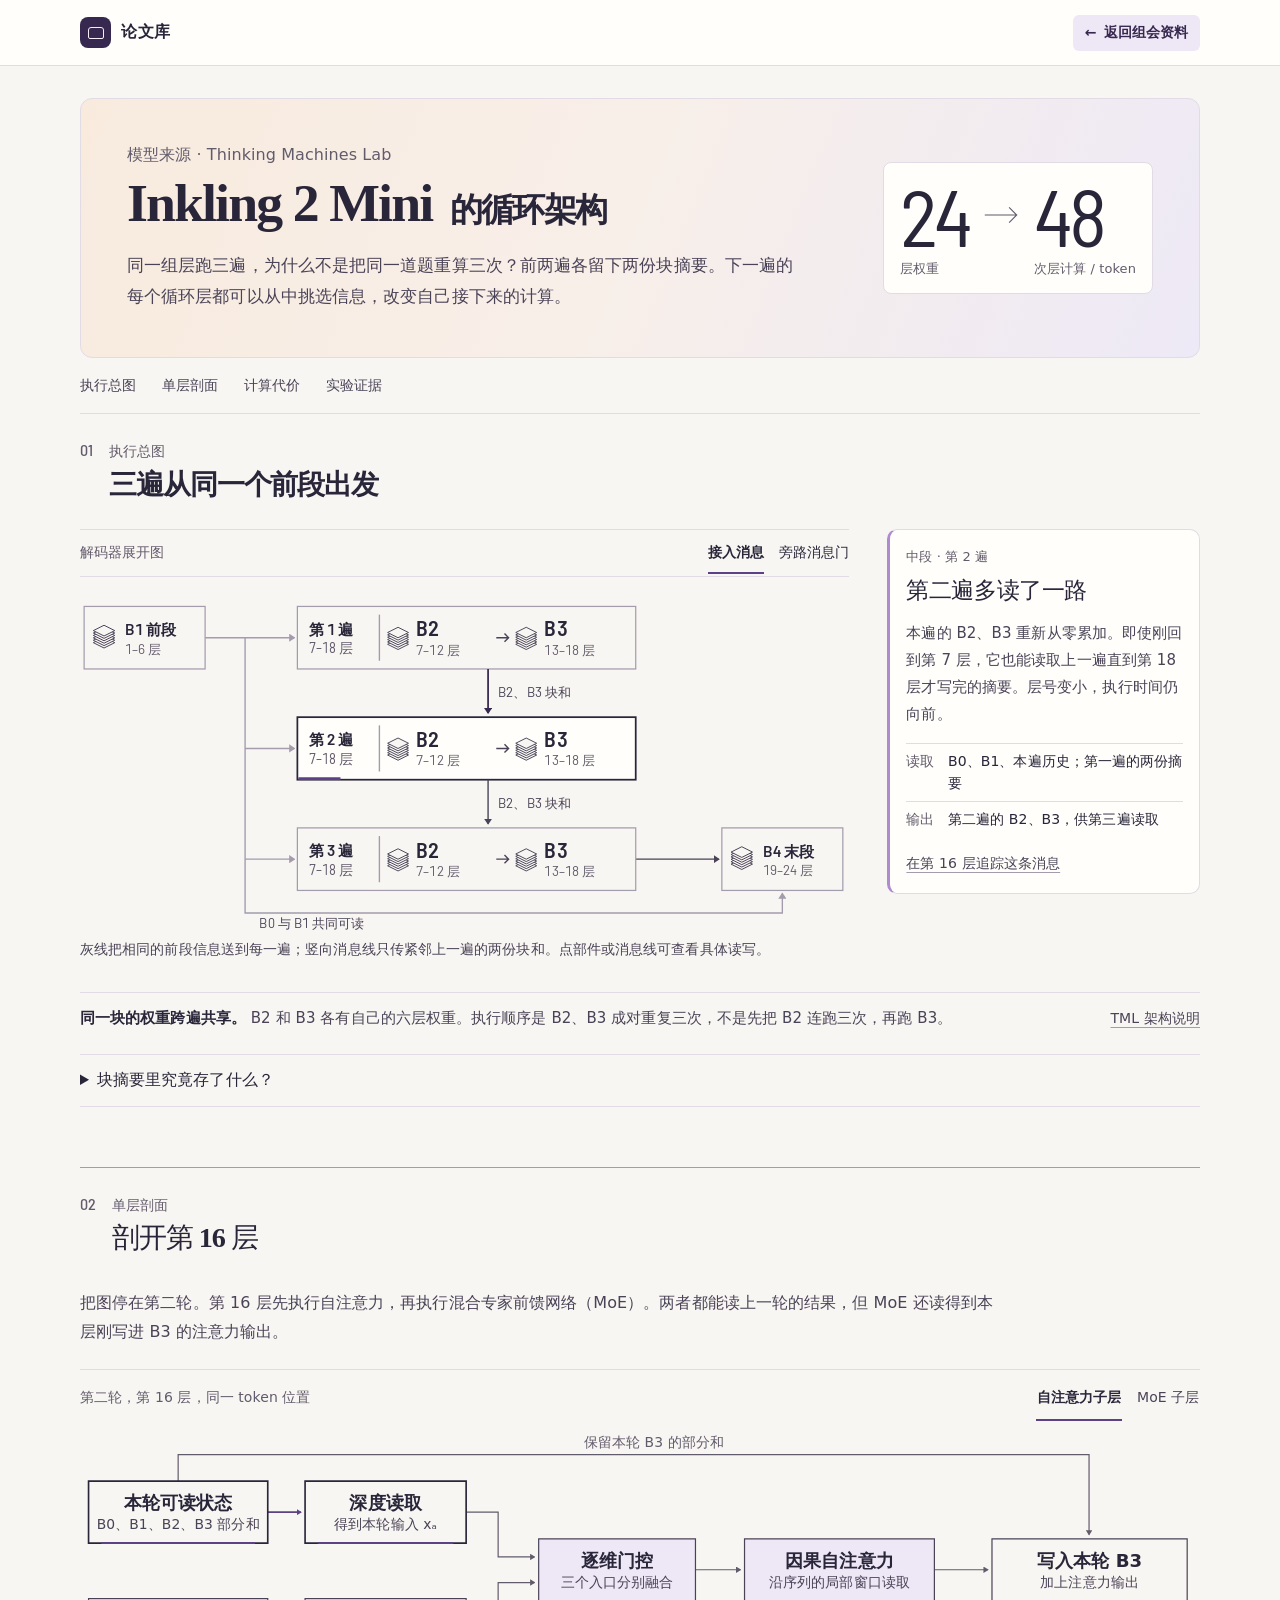
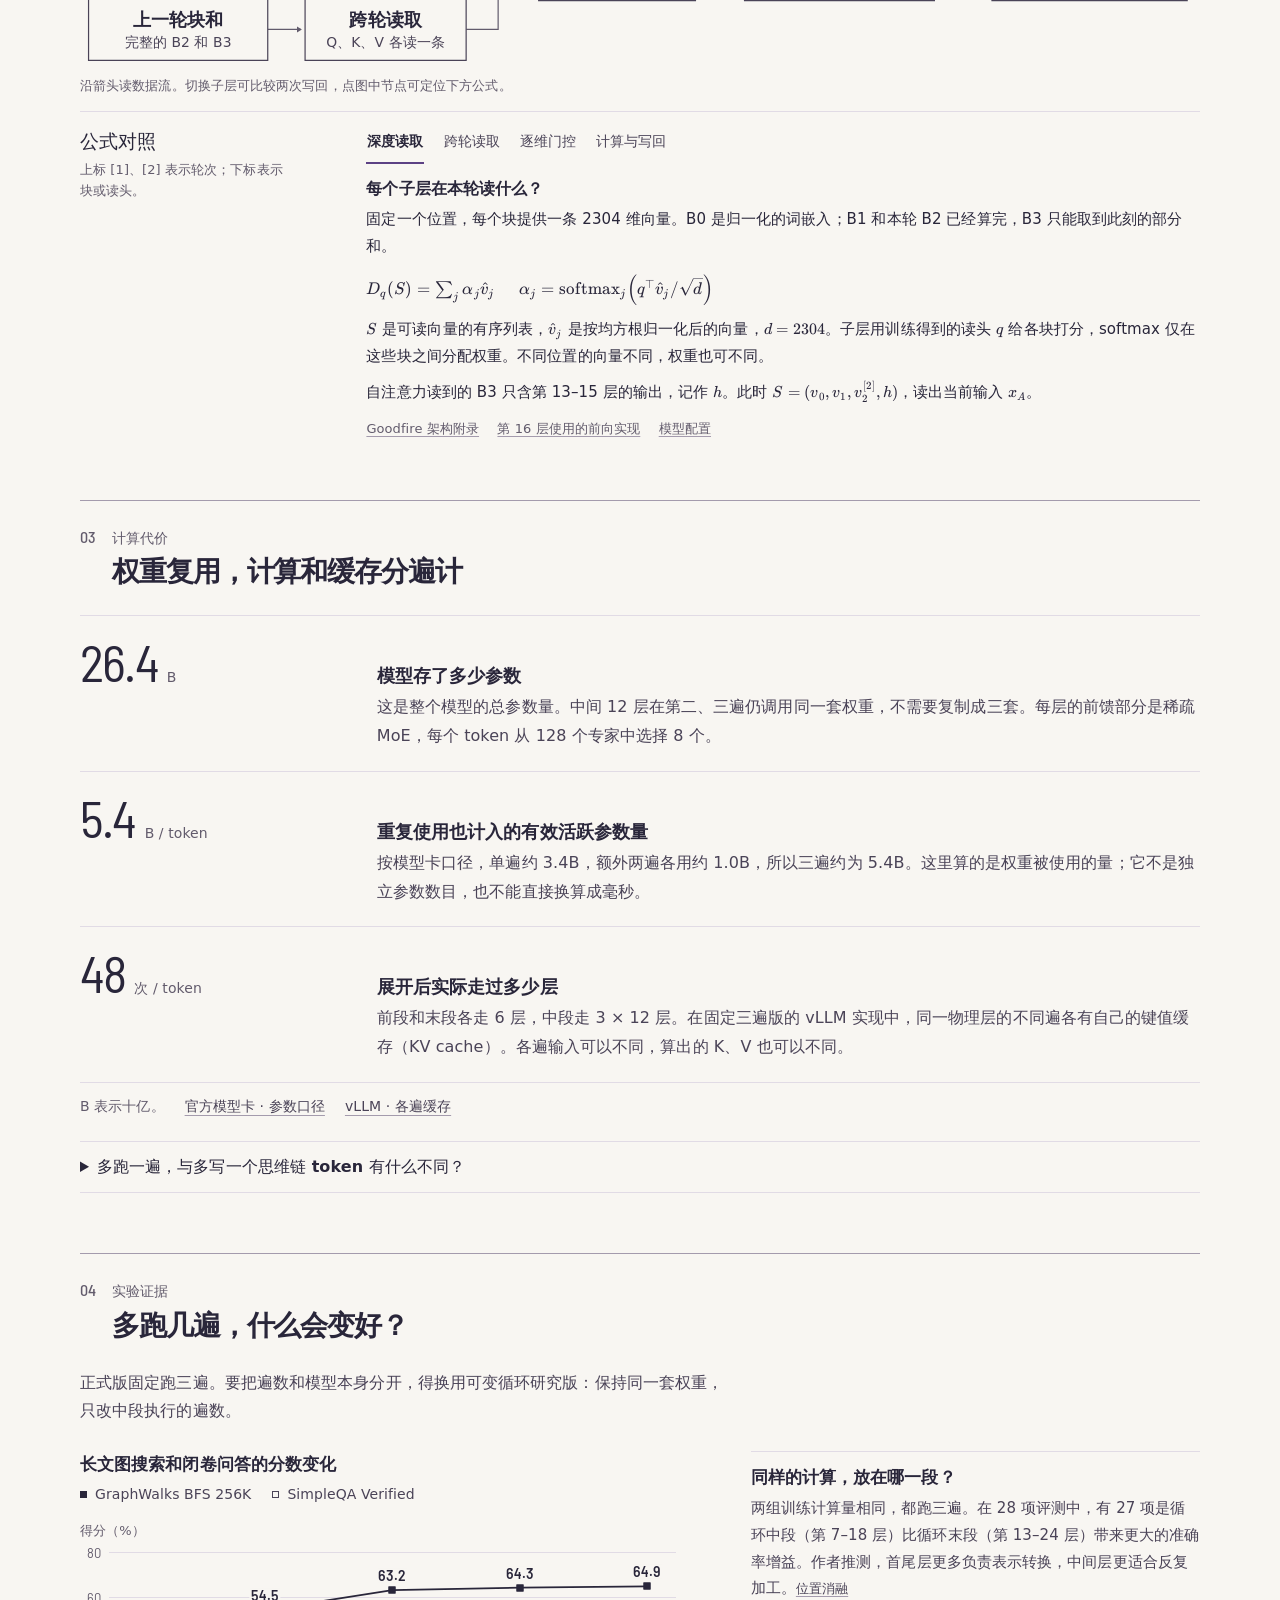
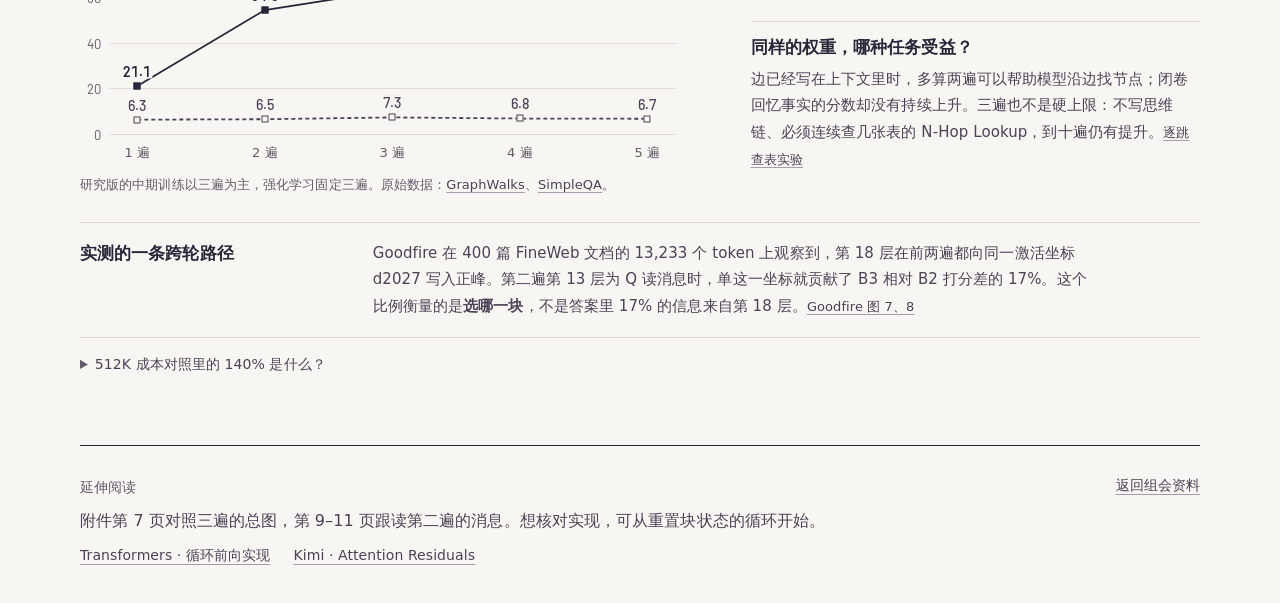
==== commit 98ea067c: "统一组会讲义样式和返回导航" ====
--- a/组会资料/Inkling-2-Mini-loop.html
+++ b/组会资料/Inkling-2-Mini-loop.html
@@ -330,30 +330,28 @@
 
 <meta name="viewport" content="width=device-width,initial-scale=1,viewport-fit=cover">
 <meta name="description" content="沿着一个 token 读懂 Inkling 2 Mini 的共享循环、块注意力残差、消息门和计算代价。">
-<title>Inkling 2 Mini 的循环架构 · 模型组会</title>
-<style>/* Braun Lo-fi 设计令牌。只有浅色主题;点缀色只有一个(--accent),面积 <1%。 */
+<title>Inkling 2 Mini 的循环架构 · 大语言模型论文库</title>
+<link rel="icon" href="data:,">
+<link rel="stylesheet" href="../library.css">
+<style>
 :root {
   --font-sans: "Barlow", "Noto Sans SC", "PingFang SC", "Microsoft YaHei UI", system-ui, sans-serif;
   --font-cond: "Barlow Semi Condensed", "Barlow", "Noto Sans SC", sans-serif;   /* 大数字用窄体 */
   --font-mono: "IBM Plex Mono", ui-monospace, Consolas, monospace;
 
-  --bg: #E8EBEE;        /* 冷白灰纸 */
-  --surface: #F3F5F7;   /* 仅浮层与输入 */
-  --ink: #14171A;       /* 冷黑 */
-  --ink-2: #434A52;
-  --ink-3: #5C636B;     /* 次要文字,在 --bg 上对比度约 5.1:1 */
-  --rule: #C3C9D0;      /* 细线 */
-  --line-strong: #97A0AA;
-  --tint: rgba(0, 0, 0, .05);
-
-  --accent: #D97757;         /* Claude 陶土:线条 / 指针 / 选中高亮(2.6:1,只做辅助强调) */
-  --accent-strong: #B25A3D;  /* 按钮底色,白字约 4.8:1 */
+  --bg: var(--background);
+  --surface: var(--paper);
+  --ink-2: #4a4357;
+  --ink-3: var(--muted);
+  --rule: var(--line);
+  --line-strong: #a49bad;
+  --tint: var(--accent-light);
+  --accent-strong: var(--accent-deep);
 
   --ok: #3E7D63; --warn: #A67C1F; --bad: #B5483D;   /* 状态色:低饱和,只做小方块,旁边必有文字 */
-  --chart-grid: #CDD3DA; --series-2: #8A929C;
+  --chart-grid: var(--line); --series-2: #8494ad;
 }
-/* Braun Lo-fi 基础样式(依赖 tokens.css)。已实测渲染正常。 */
-*, *::before, *::after { box-sizing: border-box; margin: 0; border-radius: 0; }   /* 一个圆角都没有 */
+*, *::before, *::after { box-sizing: border-box; margin: 0; }
 html { -webkit-text-size-adjust: 100%; }
 body { background: var(--bg); color: var(--ink); font: 15px/1.6 var(--font-sans); letter-spacing: .005em; -webkit-font-smoothing: antialiased; min-height: 100vh; min-height: 100dvh; overflow-x: clip; }
 .page { max-width: 1120px; margin: 0 auto; padding: 56px max(40px, env(safe-area-inset-right)) max(96px, calc(env(safe-area-inset-bottom) + 48px)) max(40px, env(safe-area-inset-left)); }
@@ -372,7 +370,7 @@
 .table-wrap { max-width: 100%; }
 .cell-main, .cell-sub { min-width: 0; overflow-wrap: anywhere; }   /* 邮箱、长密钥允许断行 */
 
-/* 刻度条:进度 / 掌握程度 / 用量。细基线 + 每 10% 一根短刻度(50% 稍长)+ 基线上一段实心粗线 + 末端陶土指针 */
+/* 刻度条每 10% 标一格，用实线和强调色指针标出进度。 */
 .meter { position: relative; height: 18px; border-bottom: 1px solid var(--line-strong); background: linear-gradient(90deg, var(--line-strong) 1px, transparent 1px) left bottom / 10% 7px repeat-x; }
 .meter::before { content: ""; position: absolute; left: 50%; bottom: 0; width: 1px; height: 12px; background: var(--line-strong); }
 .meter::after { content: ""; position: absolute; right: 0; bottom: 0; width: 1px; height: 7px; background: var(--line-strong); }
@@ -402,24 +400,24 @@
 table.is-stacked td > * { min-width: 0; }
 @media (max-width: 420px) { table.is-stacked td { grid-template-columns: minmax(0, 1fr); gap: 2px; } }
 
-/* 按钮:强调型 = 深陶土底 + 白字 */
+/* 主按钮使用深色背景和白字。 */
 .btn { height: 36px; padding: 0 16px; border: 0; background: transparent; box-shadow: inset 0 0 0 1px var(--ink); color: var(--ink); font: 600 14px var(--font-sans); cursor: pointer; }
 .btn:hover { background: var(--tint); }
 .btn.primary { background: var(--accent-strong); color: #fff; box-shadow: none; }
-.btn.primary:hover { background: #9C4B30; }
-
-/* 分段 / 选项卡:纯文字,选中 = 下方一条陶土线 */
+.btn.primary:hover { background: var(--accent); }
+
+/* 分段控件用强调色下划线标出所选选项。 */
 .seg { display: inline-flex; flex-wrap: wrap; gap: 4px 20px; }
 .seg button { height: 30px; padding: 0; border: 0; background: none; color: var(--ink-3); font: 500 14px var(--font-sans); cursor: pointer; }
 .seg button:hover { color: var(--ink); }
 .seg button[aria-pressed=true] { color: var(--ink); font-weight: 600; box-shadow: inset 0 -2px 0 var(--accent); }
 
-/* 选项方块(套餐 / 金额 / 测验选项):选中 = 墨色描边 + 下方一条陶土线 */
+/* 选项方块用描边和强调色下划线标出选中状态。 */
 .tier { padding: 18px; border: 0; background: transparent; box-shadow: inset 0 0 0 1px var(--line-strong); color: var(--ink); text-align: left; cursor: pointer; }
 .tier:hover { box-shadow: inset 0 0 0 1px var(--ink); }
 .tier[aria-checked=true] { box-shadow: inset 0 0 0 1px var(--ink), inset 0 -3px 0 var(--accent); }
 
-/* 下拉选项:选中 = 加粗 + 下方陶土线;悬停只改底色,叠加也读得清 */
+/* 下拉菜单用粗体和强调色下划线标出所选选项。 */
 .dd-opt { padding: 10px 12px; cursor: pointer; font-weight: 500; }
 .dd-opt.act { background: var(--tint); }
 .dd-opt[aria-selected=true] { color: var(--ink); font-weight: 700; box-shadow: inset 0 -2px 0 var(--accent); }
@@ -449,28 +447,27 @@
 @media (pointer: coarse) { .btn, .seg button { min-height: 44px; } }
 @media (prefers-reduced-motion: reduce) { * { animation: none !important; transition: none !important; } }
 @media (max-width: 640px) { .page { padding-top: 32px; padding-bottom: 72px; padding-left: max(20px, env(safe-area-inset-left)); padding-right: max(20px, env(safe-area-inset-right)); } .grid { gap: 36px; } }
-:root{color-scheme:light}
-html{scroll-padding-top:18px}
-body{font-size:16px;line-height:1.65;font-variant-numeric:tabular-nums;overflow-x:visible}
-.sheet{max-width:1264px;margin:auto;padding:0 clamp(20px,5.4vw,72px) 35px}
+html{scroll-padding-top:76px}
+body{font:16px/1.65 var(--sans);font-variant-numeric:tabular-nums;overflow-x:visible}
+.sheet{padding:32px 0 35px}
 a{color:var(--ink-2);text-underline-offset:4px;text-decoration-color:var(--line-strong);text-decoration-thickness:1px}
 a:hover{text-decoration-color:var(--accent-strong);color:var(--ink)}
 button,summary{color:inherit;font:inherit}
-.skip{position:absolute;left:8px;top:-100px;padding:8px;background:var(--surface);z-index:5}.skip:focus{top:8px}
-.mast{display:flex;align-items:center;justify-content:space-between;gap:20px;min-height:69px;border-bottom:1px solid var(--rule)}
-.mastname{display:flex;align-items:center;gap:10px;font-weight:600;font-size:16px}.mastname i{width:10px;height:10px;background:var(--ink)}
+.seminar-library-header{position:sticky;top:0;z-index:5}
+.skip{position:absolute;left:8px;top:-100px;padding:8px;background:var(--surface);z-index:6}.skip:focus{top:8px}
+.mast{display:flex;align-items:center;min-height:56px;border-bottom:1px solid var(--rule)}
 .mast nav{display:flex;gap:clamp(15px,2vw,32px);flex-wrap:wrap}.mast nav a{font-size:14px;text-decoration:none;padding:5px 0;color:var(--ink-2)}.mast nav a:hover{box-shadow:inset 0 -2px var(--accent)}
-.cover{display:grid;grid-template-columns:minmax(0,1fr) auto;align-items:center;gap:44px;padding:47px 0 40px;border-bottom:2px solid var(--ink)}
+.cover{display:grid;grid-template-columns:minmax(0,1fr) auto;align-items:center;gap:32px;padding:clamp(26px,4vw,46px);border:1px solid var(--line);border-radius:12px;background:var(--title-background)}
 .byline,.rubric{font-weight:500;font-size:14px;color:var(--ink-3)}.byline{font-size:16px;line-height:1.3;margin-bottom:7px}
-.cover h1{font-family:var(--font-cond);font-size:clamp(48px,4.75vw,70px);font-weight:500;letter-spacing:-.035em;line-height:1.12}
-.cover h1 span{display:inline-block;font:500 clamp(29px,2.9vw,44px)/1.3 var(--font-sans);margin-left:.22em;letter-spacing:-.05em}
+.cover h1{font-family:var(--serif);font-size:clamp(42px,4.2vw,63px);font-weight:600;letter-spacing:-.035em;line-height:1.12}
+.cover h1 span{display:inline-block;font:600 clamp(28px,2.6vw,40px)/1.3 var(--serif);margin-left:.18em;letter-spacing:-.05em}
 .intro{margin-top:17px;max-width:40em;font-size:17px;color:var(--ink-2);line-height:1.8}
-.readout{display:flex;align-items:start;gap:clamp(10px,1.2vw,20px);padding:0 0 7px 28px;border-left:1px solid var(--rule)}
+.readout{display:flex;align-items:start;gap:clamp(10px,1.2vw,20px);padding:14px 16px;border:1px solid var(--rule);border-radius:8px;background:var(--surface)}
 .readout div{display:grid;gap:4px}.readout span{font:400 clamp(70px,6.3vw,95px)/.95 var(--font-cond);letter-spacing:-.055em}.readout small{color:var(--ink-3);font-size:13px;white-space:nowrap}.readout svg{width:35px;height:24px;margin-top:26px;stroke:var(--ink-3);stroke-width:1.4;fill:none}
 .chapter{padding-top:26px;margin-top:60px;border-top:1px solid var(--line-strong);min-width:0;scroll-margin-top:10px}
 #overview{margin-top:0;border:0;padding-top:26px}
 .secthead{display:flex;align-items:baseline;gap:16px;margin-bottom:24px}.partno{font:500 16px/1 var(--font-cond);color:var(--ink-3)}.secthead .rubric{margin:0 0 2px}
-.secthead h2{font-size:clamp(24px,2.2vw,33px);font-weight:550;line-height:1.4;letter-spacing:-.04em}
+.secthead h2{font-family:var(--serif);font-size:clamp(24px,2.2vw,33px);font-weight:600;line-height:1.4;letter-spacing:-.04em}
 .diagram-layout{display:grid;grid-template-columns:minmax(0,2.46fr) minmax(218px,1fr);gap:clamp(20px,3vw,42px);align-items:start}
 .board{min-width:0}.boardline{display:flex;align-items:center;justify-content:space-between;gap:12px;border-top:1px solid var(--rule);border-bottom:1px solid var(--rule);min-height:48px}.boardline>span{font-size:14px;color:var(--ink-3)}
 .modebar{display:flex;align-items:stretch;gap:15px}.modebar button{font-size:14px;min-height:43px;background:none;border:0;cursor:pointer;padding:4px 0;position:relative}.modebar button:hover{background:var(--tint)}.modebar button[aria-pressed=true]{font-weight:650}.modebar button[aria-pressed=true]::after{content:'';position:absolute;bottom:0;left:0;right:0;height:2px;background:var(--accent)}
@@ -491,7 +488,7 @@
 #mainmap .wirelabel{fill:var(--ink-2);font-size:13px}
 #mainmap .smalltag{fill:var(--ink-3);font-family:var(--font-cond);font-size:14px}
 .board figcaption{margin:0;font-size:14px;line-height:1.7;color:var(--ink-2);min-height:2.8em}
-.reader{border-top:1px solid var(--ink);padding-top:13px}.reader .rubric{font-size:13px}.reader h3{font-size:23px;font-weight:550;margin:5px 0 10px;letter-spacing:-.02em}.reader p:not(.rubric){font-size:15px;color:var(--ink-2);line-height:1.8}.reader dl{margin:15px 0 12px}.reader dl div{display:grid;grid-template-columns:2.4em 1fr;gap:8px;padding:7px 0;border-top:1px solid var(--rule);font-size:14px;line-height:1.55}.reader dt{color:var(--ink-3)}
+.reader{border:1px solid var(--line);border-left:3px solid #ae8ace;border-radius:10px;padding:16px;background:var(--surface)}.reader .rubric{font-size:13px}.reader h3{font-size:23px;font-weight:550;margin:5px 0 10px;letter-spacing:-.02em}.reader p:not(.rubric){font-size:15px;color:var(--ink-2);line-height:1.8}.reader dl{margin:15px 0 12px}.reader dl div{display:grid;grid-template-columns:2.4em 1fr;gap:8px;padding:7px 0;border-top:1px solid var(--rule);font-size:14px;line-height:1.55}.reader dt{color:var(--ink-3)}
 .jump,.underboard a,.costrefs,.foot a{font-size:14px}.underboard{margin-top:15px;padding-top:13px;border-top:1px solid var(--rule);display:flex;align-items:baseline;justify-content:space-between;gap:24px;color:var(--ink-2);font-size:15px}.underboard strong{color:var(--ink)}.underboard a{flex:none}
 .cost-ledger{border-top:1px solid var(--rule)}
 .ledgerow{display:grid;grid-template-columns:24% minmax(0,1fr);gap:28px;padding:20px 0;border-bottom:1px solid var(--rule);align-items:baseline}
@@ -501,21 +498,61 @@
 .foot{padding-top:28px;margin-top:64px;display:flex;align-items:start;justify-content:space-between;gap:35px;border-top:1px solid var(--ink)}.foot p{margin:6px 0}.foot div>a{margin-right:18px}.back{white-space:nowrap}
 @media(min-width:860px) and (max-width:1120px){.cover{gap:20px}.readout{padding-left:16px}.diagram-layout{gap:20px;grid-template-columns:minmax(0,2.3fr) minmax(200px,1fr)}}
 @media(max-width:1029px){.diagram-layout{display:block}.reader{margin-top:14px;display:grid;grid-template-columns:1fr 1fr;gap:5px 24px}.reader h3,.reader .rubric,.reader>p{grid-column:1}.reader dl{grid-column:2;grid-row:1/4;margin:0}.reader .jump{grid-column:1/-1}.readout{padding-left:17px}.readout span{font-size:68px}.readout svg{width:22px;margin-top:19px}.cover{gap:18px}.intro{font-size:16px}.cover h1 span{display:block;margin:2px 0 0}}
-@media(max-width:600px){.sheet{padding:0 max(18px,env(safe-area-inset-left)) 28px}.mast{gap:12px;min-height:51px}.mastname{font-size:14px;gap:6px;white-space:nowrap}.mastname i{width:7px;height:7px}.mast nav{gap:12px}.mast nav a{font-size:13px;display:inline-flex;align-items:center;min-height:44px}.cover{grid-template-columns:1fr;padding:26px 0 22px;gap:18px}.cover h1{font-size:47px;line-height:1.07}.cover h1 span{display:inline-block;font-size:26px;margin:2px 0 0 .18em}.byline{font-size:14px}.intro{margin-top:11px;line-height:1.75}.readout{border:0;padding:0;gap:14px;align-items:center}.readout div{display:flex;gap:6px;align-items:baseline}.readout span{font-size:36px}.readout svg{width:21px;height:12px;margin-top:1px}.readout small{font-size:13px}.chapter{margin-top:42px;padding-top:20px}.secthead{gap:11px;margin-bottom:15px}.secthead h2{font-size:24px}.secthead .rubric{font-size:13px}.boardline{min-height:44px}.modebar{gap:13px}.reader{display:block;padding-top:13px;margin-top:11px}.reader h3{font-size:21px}.reader dl{margin-top:12px}.reader .jump{min-height:44px;display:inline-flex;align-items:center}.underboard{display:block;margin-top:12px}.underboard a{display:inline-block;margin-top:6px}.ledgerow{grid-template-columns:1fr;gap:8px;padding:17px 0}.metric b{font-size:41px}.foot{display:block;margin-top:44px}.back{display:inline-block;margin-top:16px}.board figcaption{font-size:14px}}
-@media(max-width:410px){.cover h1 span{display:block;margin:4px 0 0}.mast nav{gap:9px}}
-@media print{.sheet{padding:0;max-width:none}.mast nav,.modebar,.skip,.back{display:none}.chapter{break-inside:auto}.ledgerow,.board,.reader{break-inside:avoid}.cover{padding:20px 0}.chapter{margin-top:30px}}
+@media(max-width:600px){
+  html{scroll-padding-top:66px}
+  .sheet{padding:18px 0 28px}
+  .mast{min-height:51px}
+  .mast nav{gap:0 14px}
+  .mast nav a{font-size:13px;display:inline-flex;align-items:center;min-height:44px}
+  .cover{grid-template-columns:minmax(0,1fr);padding:22px 18px 19px;gap:17px}
+  .cover h1{font-size:clamp(32px,10vw,46px);line-height:1.1}
+  .cover h1 span{display:block;font-size:25px;margin:4px 0 0}
+  .byline{font-size:14px}
+  .intro{margin-top:11px;line-height:1.75}
+  .readout{width:fit-content;max-width:100%;padding:8px 10px;gap:9px;align-items:center}
+  .readout div{display:flex;gap:4px;align-items:baseline}
+  .readout span{font-size:31px}
+  .readout svg{width:18px;height:12px;margin-top:1px}
+  .readout small{font-size:12px;white-space:normal}
+  .chapter{margin-top:42px;padding-top:20px}
+  .secthead{gap:11px;margin-bottom:15px}
+  .secthead h2{font-size:24px}
+  .secthead .rubric{font-size:13px}
+  .boardline{min-height:44px}
+  .modebar{gap:13px}
+  .reader{display:block;padding-top:13px;margin-top:11px}
+  .reader h3{font-size:21px}
+  .reader dl{margin-top:12px}
+  .reader .jump{min-height:44px;display:inline-flex;align-items:center}
+  .underboard{display:block;margin-top:12px}
+  .underboard a{display:inline-block;margin-top:6px}
+  .ledgerow{grid-template-columns:1fr;gap:8px;padding:17px 0}
+  .metric b{font-size:41px}
+  .foot{display:block;margin-top:44px}
+  .back{display:inline-block;margin-top:16px}
+  .board figcaption{font-size:14px}
+}
+@media print{.sheet{width:100%;padding:0}.seminar-library-header,.mast nav,.modebar,.skip,.back{display:none}.chapter{break-inside:auto}.ledgerow,.board,.reader{break-inside:avoid}.cover{padding:20px}.chapter{margin-top:30px}}
 </style>
 </head>
 <body>
 <a class="skip" href="#overview">跳至执行总图</a>
-<div class="sheet" id="top">
-  <header class="mast"><span class="mastname"><i aria-hidden="true"></i>模型组会</span><nav aria-label="讲义目录"><a href="#overview">执行总图</a><a href="#microscope">单层剖面</a><a href="#cost">计算代价</a><a href="#evidence">实验证据</a></nav></header>
+<header class="site-header seminar-library-header" id="top">
+  <div class="wrap header-inner">
+    <a href="../index.html" class="brand"><span class="book-mark" aria-hidden="true"></span>论文库</a>
+    <nav class="site-nav" aria-label="站点导航">
+      <a href="../index.html#seminars" class="library-return"><span aria-hidden="true">←</span>返回组会资料</a>
+    </nav>
+  </div>
+</header>
+<div class="wrap sheet">
   <main>
     <div class="cover">
-      <div><p class="byline">Thinking Machines Lab</p><h1>Inkling 2 Mini<span>的循环架构</span></h1>
+      <div><p class="byline">模型来源 · Thinking Machines Lab</p><h1>Inkling 2 Mini <span>的循环架构</span></h1>
         <p class="intro">同一组层跑三遍，为什么不是把同一道题重算三次？前两遍各留下两份块摘要。下一遍的每个循环层都可以从中挑选信息，改变自己接下来的计算。</p></div>
       <div class="readout" aria-label="24 层权重，每个 token 经过 48 次层计算"><div><span>24</span><small>层权重</small></div><svg viewBox="0 0 46 24" aria-hidden="true"><path d="M1 12H43M33 2L43 12L33 22"/></svg><div><span>48</span><small>次层计算 / token</small></div></div>
     </div>
+    <div class="mast"><nav aria-label="讲义目录"><a href="#overview">执行总图</a><a href="#microscope">单层剖面</a><a href="#cost">计算代价</a><a href="#evidence">实验证据</a></nav></div>
 
     <section id="overview" class="chapter">
       <header class="secthead"><span class="partno">01</span><div><p class="rubric">执行总图</p><h2>三遍从同一个前段出发</h2></div></header>
@@ -537,7 +574,7 @@
 
     <section id="microscope" class="chapter" aria-labelledby="micro-heading">
 <style>
-#microscope {--mi-bg:var(--bg,#e8ebee);--mi-tint:var(--tint,#dfe3e7);--mi-rule:var(--rule,#c3c9d0);--mi-ink:var(--ink,#14171a);--mi-2:var(--ink-2,#434a52);--mi-3:var(--ink-3,#5c636b);--mi-ac:var(--accent,#d97757);color:var(--mi-ink);scroll-margin-top:4.5rem}
+#microscope {--mi-bg:var(--bg);--mi-tint:var(--tint);--mi-rule:var(--rule);--mi-ink:var(--ink);--mi-2:var(--ink-2);--mi-3:var(--ink-3);--mi-ac:var(--accent);color:var(--mi-ink)}
 #microscope * {box-sizing:border-box}
 #microscope .mi-index {display:block;color:var(--mi-3);font-size:13px;font-weight:600;letter-spacing:.04em;margin-bottom:.5rem}
 #microscope h2 {margin:0 0 .55rem;font-weight:550;line-height:1.35}
@@ -556,7 +593,7 @@
 #microscope .mi-node {cursor:pointer}
 #microscope .mi-node .box {stroke:var(--mi-2);stroke-width:1.2;fill:var(--mi-bg);vector-effect:non-scaling-stroke}
 #microscope .mi-node.compute .box {fill:var(--mi-tint)}
-#microscope .mi-node:hover .box {fill:var(--surface,#f3f5f7)}
+#microscope .mi-node:hover .box {fill:var(--surface)}
 #microscope .mi-node[aria-pressed=true] .box {stroke:var(--mi-ink);stroke-width:1.65}
 #microscope .mi-node[aria-pressed=true] .mi-underline {display:block}
 #microscope .mi-underline {display:none;stroke:var(--mi-ac);stroke-width:2;vector-effect:non-scaling-stroke}
@@ -768,7 +805,7 @@
 </section>
 
 
-    <footer class="foot"><div><span class="rubric">延伸阅读</span><p>附件第 7 页对照三遍的总图，第 9–11 页跟读第二遍的消息。想核对实现，可从重置块状态的循环开始。</p><a href="https://github.com/huggingface/transformers/blob/main/src/transformers/models/inkling2_loop/modeling_inkling2_loop.py#L1397-L1426">Transformers · 循环前向实现</a> <a href="https://github.com/MoonshotAI/Attention-Residuals">Kimi · Attention Residuals</a></div><a class="back" href="#top">回到总图</a></footer>
+    <footer class="foot"><div><span class="rubric">延伸阅读</span><p>附件第 7 页对照三遍的总图，第 9–11 页跟读第二遍的消息。想核对实现，可从重置块状态的循环开始。</p><a href="https://github.com/huggingface/transformers/blob/main/src/transformers/models/inkling2_loop/modeling_inkling2_loop.py#L1397-L1426">Transformers · 循环前向实现</a> <a href="https://github.com/MoonshotAI/Attention-Residuals">Kimi · Attention Residuals</a></div><a class="back" href="../index.html#seminars">返回组会资料</a></footer>
   </main>
 </div>
 <script>(()=>{
--- a/library.css
+++ b/library.css
@@ -0,0 +1,96 @@
+:root {
+  color-scheme: light;
+  --background: #f8f6f2;
+  --paper: #fffefa;
+  --ink: #29263a;
+  --muted: #625b6c;
+  --line: #e1dbe5;
+  --accent: #5c4184;
+  --accent-deep: #37284f;
+  --accent-light: #eee7f6;
+  --focus: #7251a2;
+  --title-background: linear-gradient(112deg, #f8ebde, #f8efe9 48%, #ede9f6);
+  --serif: Georgia, "Songti SC", "Noto Serif CJK SC", "Noto Serif SC", SimSun, serif;
+  --sans: system-ui, -apple-system, BlinkMacSystemFont, "PingFang SC", "Microsoft YaHei", sans-serif;
+}
+
+.wrap { width: min(1120px, calc(100% - 64px)); margin-inline: auto; }
+
+.site-header {
+  background: var(--paper);
+  border-bottom: 1px solid var(--line);
+  color: var(--ink);
+  font: 16px/1.55 var(--sans);
+}
+
+.header-inner {
+  min-height: 65px;
+  display: flex;
+  align-items: center;
+  justify-content: space-between;
+  column-gap: 24px;
+}
+
+.brand, .site-nav { display: flex; align-items: center; }
+.brand {
+  color: var(--ink);
+  font-weight: 680;
+  letter-spacing: .045em;
+  text-decoration: none;
+  white-space: nowrap;
+}
+
+.book-mark {
+  display: inline-grid;
+  place-items: center;
+  margin-right: 10px;
+  width: 31px;
+  height: 31px;
+  border-radius: 8px;
+  background: var(--accent-deep);
+}
+
+.book-mark::before {
+  content: "";
+  width: 16px;
+  height: 12px;
+  border: 1px solid #f7edf9;
+  border-radius: 3px 3px 2px 2px;
+  background: linear-gradient(90deg, transparent 47%, #f7edf9 47% 53%, transparent 53%);
+}
+
+.site-nav { gap: clamp(14px, 3vw, 34px); }
+.site-nav a {
+  color: var(--muted);
+  font-size: .88rem;
+  text-decoration: none;
+  white-space: nowrap;
+}
+
+.site-nav a:hover { color: var(--accent); text-decoration: underline; }
+
+.site-nav .library-return {
+  display: inline-flex;
+  align-items: center;
+  gap: 7px;
+  min-height: 36px;
+  padding: 5px 12px;
+  border-radius: 6px;
+  background: var(--accent-light);
+  color: var(--accent-deep);
+  font-weight: 650;
+}
+
+@media (max-width: 790px) {
+  .wrap { width: calc(100% - 40px); }
+}
+
+@media (max-width: 580px) {
+  .wrap { width: calc(100% - 32px); }
+  .header-inner { min-height: 56px; column-gap: 10px; }
+  .site-nav { gap: 12px; }
+  .site-nav a { font-size: .75rem; }
+  .site-nav .library-return { min-height: 40px; }
+  .book-mark { margin-right: 7px; width: 25px; height: 25px; }
+  .brand { font-size: .87rem; }
+}
